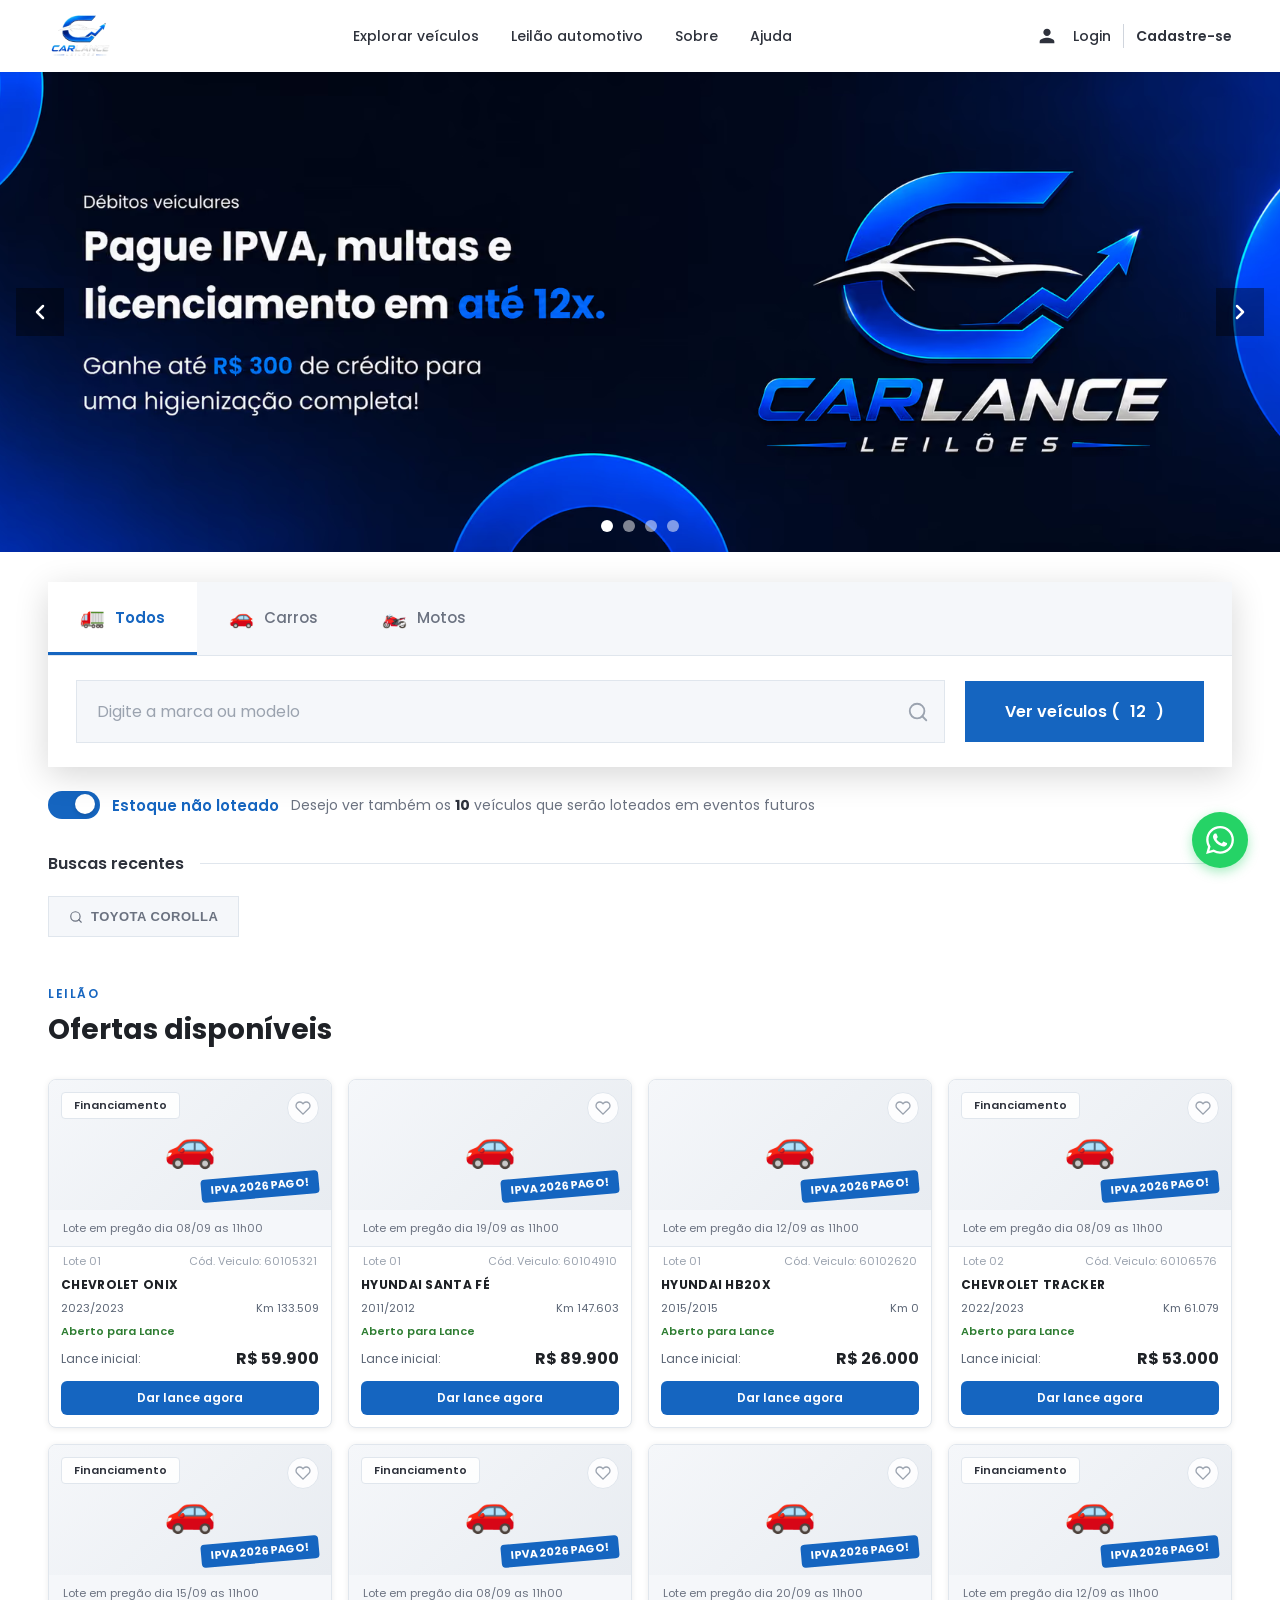
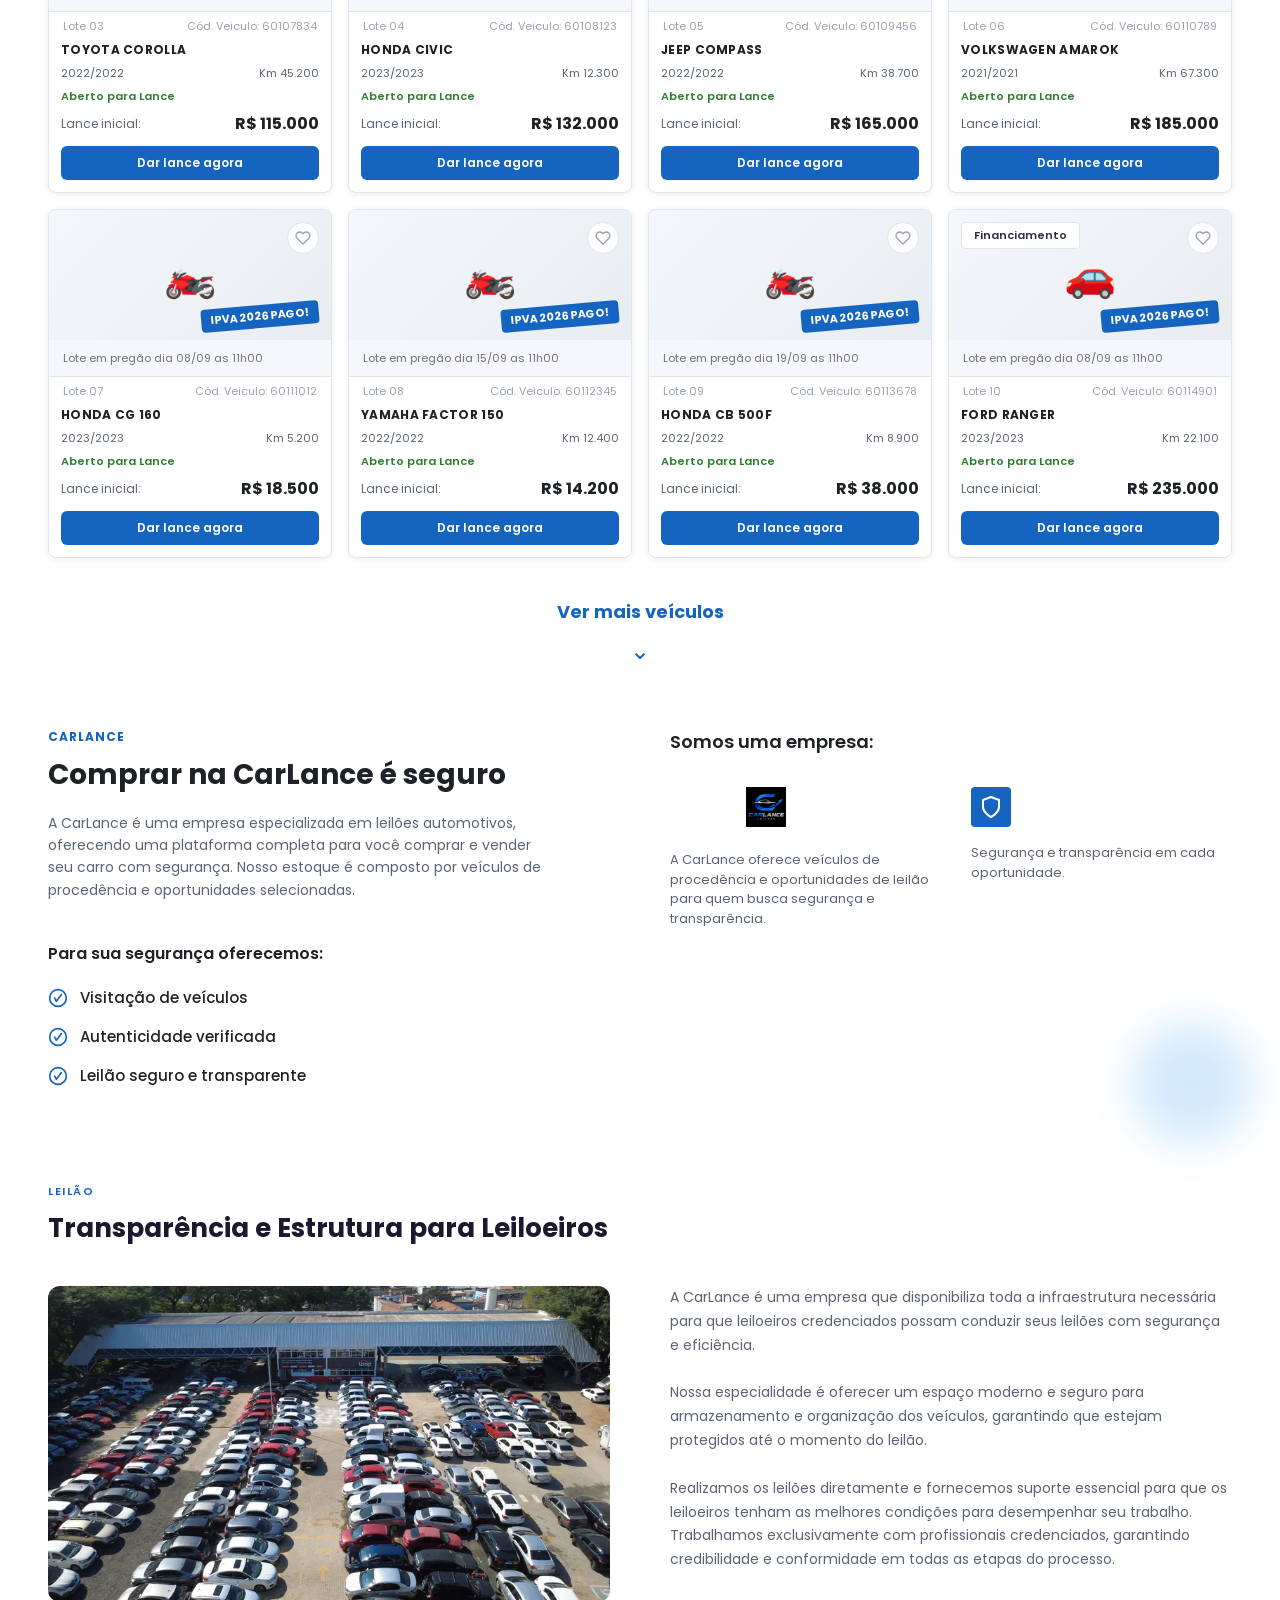
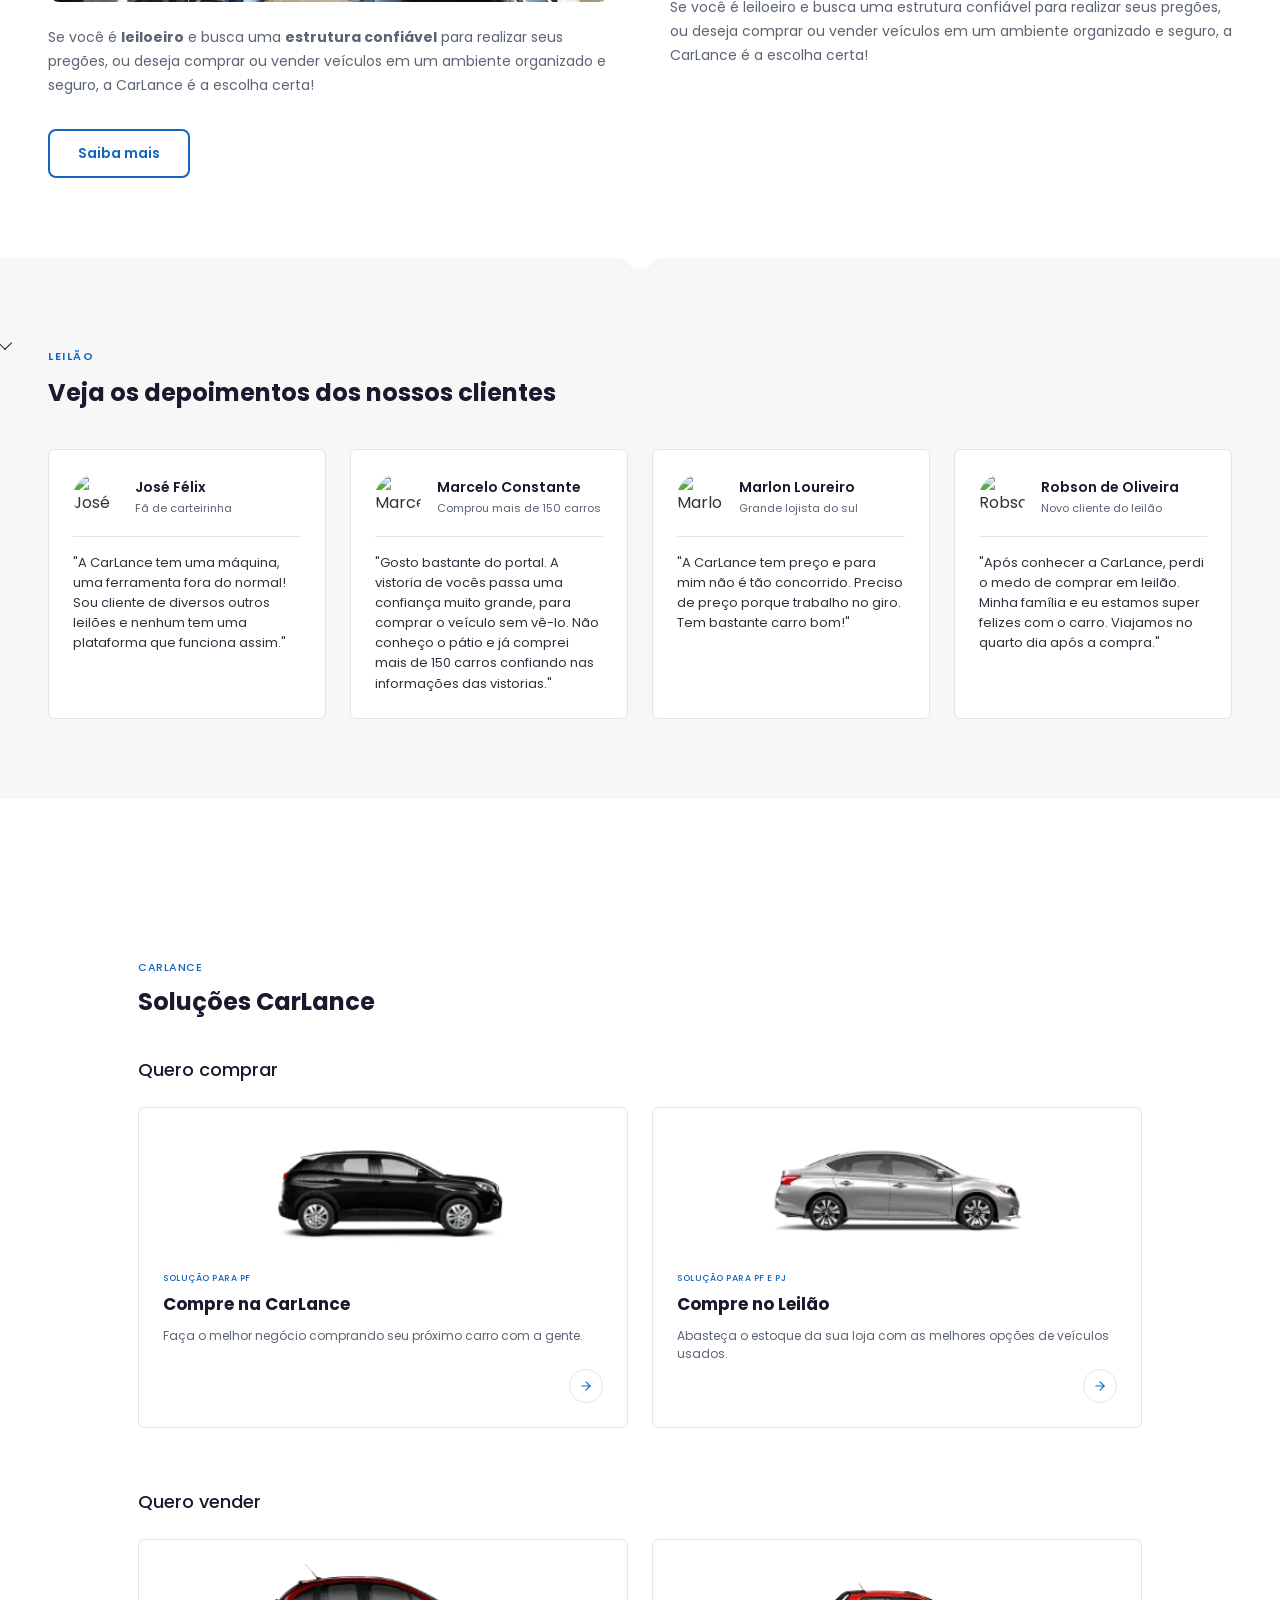
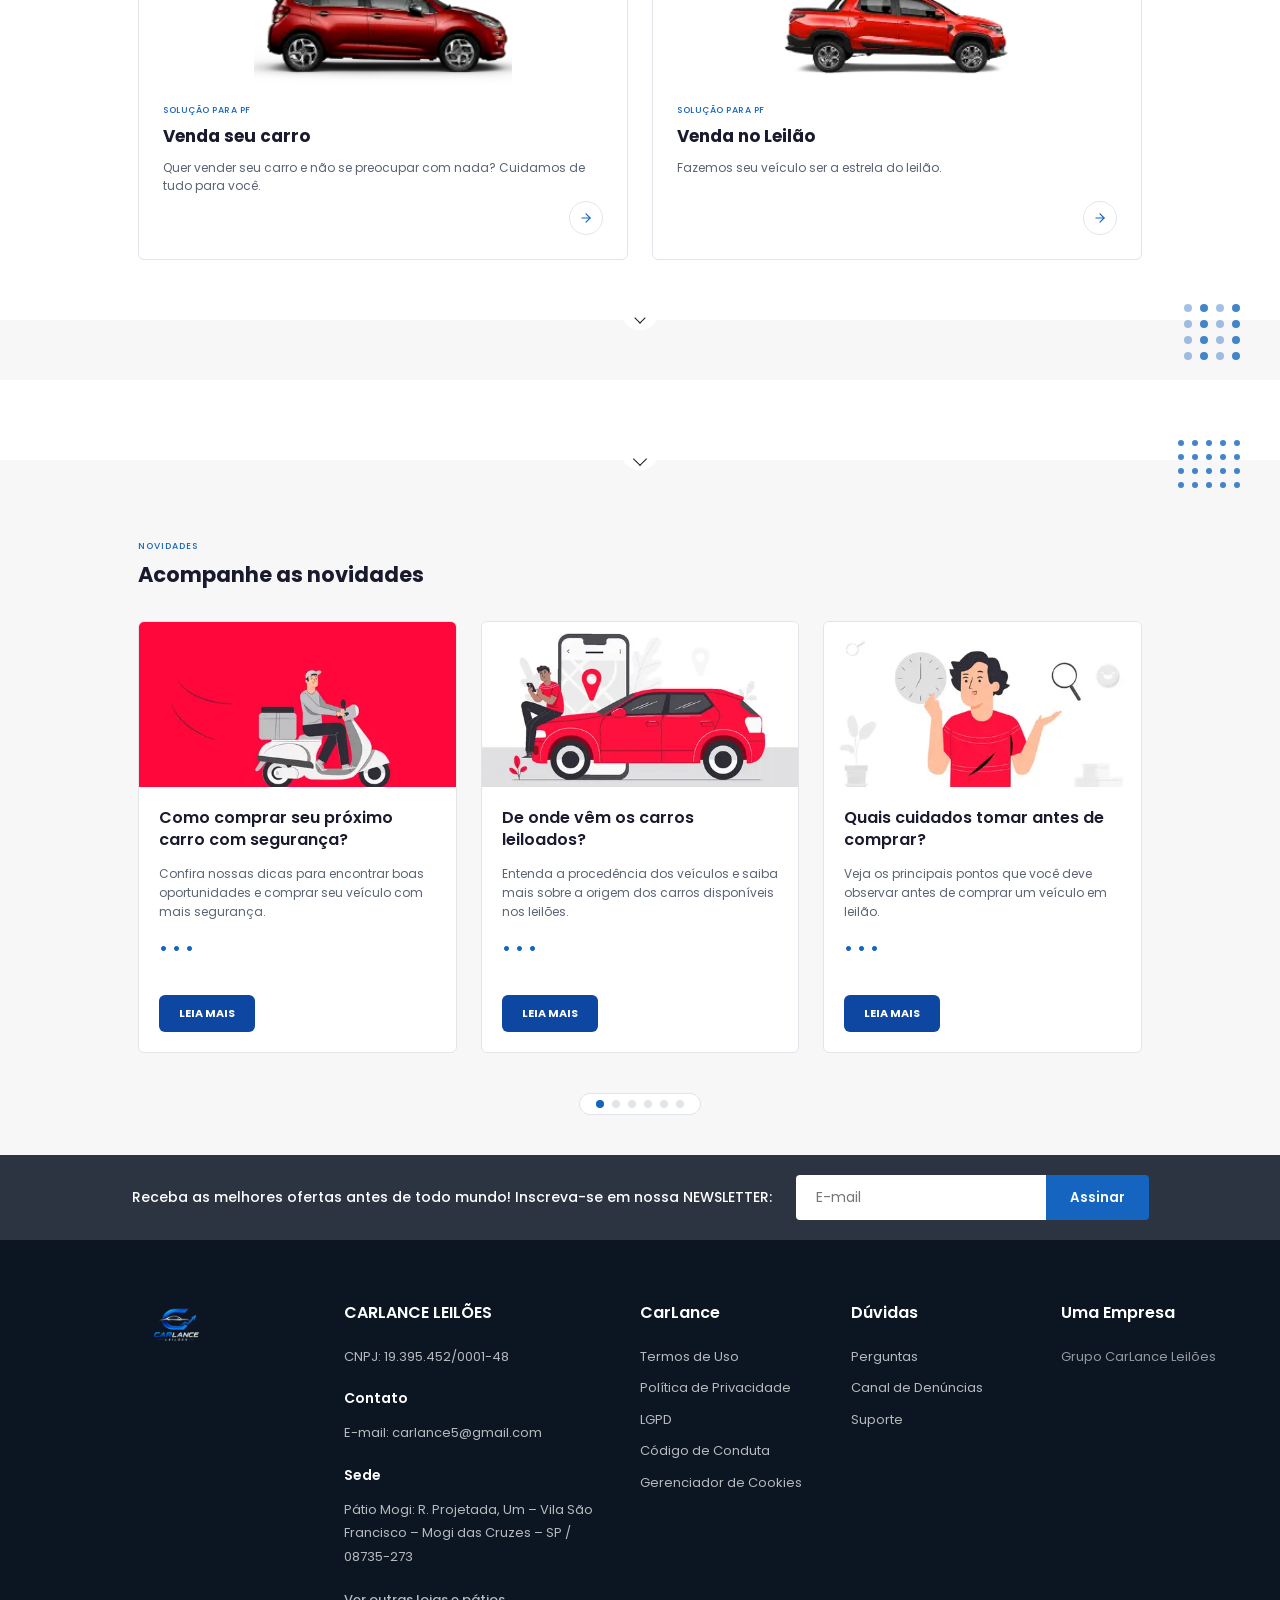
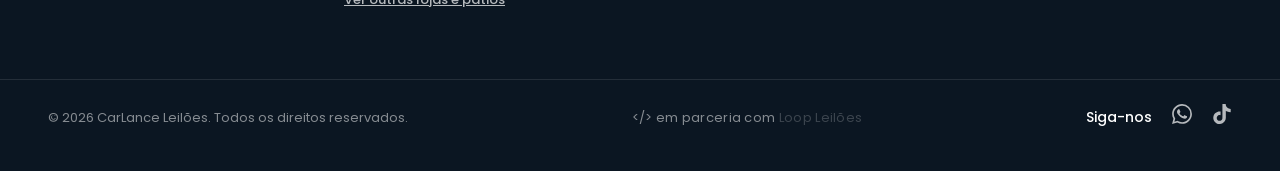
==== index.html @ 36cc4009 "Initial commit: site Car Leilão com páginas HTML, CSS e imagens 🤖 Generated with Codebuff Co-Authore" ====
<!DOCTYPE html>
<html lang="pt-br">
<head>
    <meta charset="UTF-8">
    <meta name="viewport" content="width=device-width, initial-scale=1.0">
    <title>CarLance Leilões - Leilão de carros online e presencial</title>
    <meta name="description" content="Compre seu carro com transparência, comodidade e rapidez no leilão de carros da CarLance Leilões. Veículos vistoriados e serviço de documentação completa."/>
    <link rel="icon" type="image/webp" href="logo-128.webp">
    <link rel="preload" as="image" href="logo-192.webp" fetchpriority="low">
    <link rel="preload" as="font" type="font/woff2" href="poppins-500.woff2" crossorigin>
    <link rel="preload" as="font" type="font/woff2" href="poppins-600.woff2" crossorigin>
    <link rel="preload" as="font" type="font/woff2" href="poppins-700.woff2" crossorigin>
    <link rel="stylesheet" href="fonts.css">
    <link rel="preload" as="image" href="carrosel/slide1-1920.avif" fetchpriority="high" media="(min-width: 641px)">
    <link rel="preload" as="image" href="carrosel/slide1-960.webp" fetchpriority="high" media="(max-width: 640px)">
    <link rel="preload" as="image" href="carrosel/slide2-1920.avif" media="(min-width: 641px)">
    <link rel="preload" as="image" href="carrosel/slide2-960.webp" media="(max-width: 640px)">
    <link rel="preload" as="image" href="carrosel/slide3-1920.avif" media="(min-width: 641px)">
    <link rel="preload" as="image" href="carrosel/slide3-960.webp" media="(max-width: 640px)">
    <link rel="preload" as="image" href="carrosel/slide4-1920.avif" media="(min-width: 641px)">
    <link rel="preload" as="image" href="carrosel/slide4-960.webp" media="(max-width: 640px)">
    <style>
        :root {
            --blue-primary: #1565C0;
            --blue-dark: #0D47A1;
            --blue-intense: #0A3D8F;
            --blue-electric: #2196F3;
            --blue-navy: #0B2545;
            --blue-deep: #091B33;
            --white: #FFFFFF;
            --black: #000000;
            --gray-light: #F5F7FA;
            --gray-text: #5A6474;
            --gray-border: #E0E6ED;
            --shadow-sm: 0 2px 8px rgba(0,0,0,0.08);
            --shadow-md: 0 4px 16px rgba(0,0,0,0.12);
            --shadow-lg: 0 8px 32px rgba(0,0,0,0.16);
        }

        * {
            margin: 0;
            padding: 0;
            box-sizing: border-box;
        }

        body {
            font-family: 'Poppins', sans-serif;
            color: #2E323C;
            background-color: #fff;
            overflow-x: hidden;
        }

        /* ==================== HEADER ==================== */
        .header {
            position: sticky;
            top: 0;
            z-index: 1000;
            background: var(--white);
            height: 72px;
            display: flex;
            align-items: center;
            justify-content: space-between;
            padding: 0 48px;
            box-shadow: 0 1px 4px rgba(0,0,0,0.06);
        }

        .header-logo {
            display: flex;
            align-items: center;
            gap: 10px;
            text-decoration: none;
            flex-shrink: 0;
        }

        .header-logo-img {
            height: 64px;
            width: auto;
            object-fit: contain;
        }


        .header-nav {
            display: flex;
            align-items: center;
            gap: 32px;
        }

        .header-nav a {
            text-decoration: none;
            color: #2E323C;
            font-size: 14px;
            font-weight: 500;
            transition: color 0.2s;
            white-space: nowrap;
        }

        .header-nav a:hover {
            color: var(--blue-primary);
        }

        .header-actions {
            display: flex;
            align-items: center;
            gap: 12px;
            flex-shrink: 0;
        }
        #headerGuestActions {
            display: flex;
            align-items: center;
            gap: 12px;
        }

        .header-user-icon {
            width: 28px;
            height: 28px;
            display: flex;
            align-items: center;
            justify-content: center;
            cursor: pointer;
        }

        .header-login {
            font-size: 14px;
            font-weight: 500;
            color: #2E323C;
            text-decoration: none;
            cursor: pointer;
        }

        .header-divider {
            width: 1px;
            height: 24px;
            background: #D0D5DD;
        }

        .header-cadastro {
            font-size: 14px;
            font-weight: 600;
            color: #2E323C;
            background: none;
            padding: 0;
            border-radius: 0;
            text-decoration: none;
            transition: color 0.2s;
            white-space: nowrap;
            border: none;
        }

        .header-cadastro:hover {
            color: var(--blue-primary);
        }

        /* ==================== HEADER USER DROPDOWN ==================== */
        .header-user-area {
            position: relative;
            display: none;
            align-items: center;
            gap: 8px;
            cursor: pointer;
        }
        .header-user-area.active {
            display: flex;
        }
        .header-user-avatar {
            width: 36px; height: 36px;
            border-radius: 50%;
            background: var(--blue-primary);
            display: flex;
            align-items: center;
            justify-content: center;
            overflow: hidden;
        }
        .header-user-avatar img {
            width: 100%; height: 100%; object-fit: cover;
        }
        .header-user-avatar svg {
            width: 20px; height: 20px;
            fill: var(--white);
        }
        .header-user-name {
            font-size: 14px;
            font-weight: 600;
            color: var(--blue-primary);
        }
        .header-dropdown {
            display: none;
            position: absolute;
            top: calc(100% + 12px);
            right: 0;
            width: 280px;
            background: var(--white);
            border: 1px solid #E0E6ED;
            border-radius: 12px;
            box-shadow: 0 8px 30px rgba(0,0,0,0.12);
            z-index: 2000;
            overflow: hidden;
            animation: fadeIn 0.2s ease;
        }
        .header-dropdown.show {
            display: block;
        }
        .dropdown-header {
            padding: 20px;
            border-bottom: 1px solid #E0E6ED;
            display: flex;
            align-items: center;
            gap: 12px;
        }
        .dropdown-avatar {
            width: 48px; height: 48px;
            border-radius: 50%;
            background: var(--blue-primary);
            display: flex;
            align-items: center;
            justify-content: center;
            flex-shrink: 0;
            overflow: hidden;
        }
        .dropdown-avatar img {
            width: 100%; height: 100%; object-fit: cover;
        }
        .dropdown-avatar svg {
            width: 24px; height: 24px;
            fill: var(--white);
        }
        .dropdown-info h4 {
            font-size: 15px; font-weight: 600; color: #1A1A2E; margin-bottom: 2px;
        }
        .dropdown-info p {
            font-size: 12px; color: #5A6474;
        }
        .dropdown-stats {
            display: grid;
            grid-template-columns: 1fr 1fr;
            gap: 1px;
            background: #E0E6ED;
        }
        .dropdown-stat {
            background: var(--white);
            padding: 14px;
            text-align: center;
        }
        .dropdown-stat span {
            display: block;
            font-size: 18px; font-weight: 700; color: #1A1A2E;
        }
        .dropdown-stat small {
            font-size: 11px; color: #5A6474; text-transform: uppercase; letter-spacing: 0.5px;
        }
        .dropdown-links {
            padding: 8px 0;
        }
        .dropdown-links a {
            display: flex;
            align-items: center;
            gap: 12px;
            padding: 12px 20px;
            font-size: 14px; color: #2E323C; text-decoration: none;
            transition: background 0.15s;
        }
        .dropdown-links a:hover {
            background: #F5F7FA;
        }
        .dropdown-links a svg {
            width: 18px; height: 18px; color: #5A6474; flex-shrink: 0;
        }
        .dropdown-links a.danger {
            color: #E53935;
        }
        .dropdown-links a.danger svg {
            color: #E53935;
        }

        /* ==================== PÁGINAS INTERNAS ==================== */
        .page-view {
            display: none;
        }
        .page-view.active {
            display: block;
            animation: fadeIn 0.25s ease;
        }
        .page-header {
            display: flex;
            align-items: center;
            gap: 16px;
            margin-bottom: 32px;
        }
        .page-back {
            width: 40px; height: 40px;
            border-radius: 50%;
            background: var(--white);
            border: 1px solid #E0E6ED;
            cursor: pointer;
            display: flex;
            align-items: center;
            justify-content: center;
            flex-shrink: 0;
            transition: background 0.2s;
        }
        .page-back:hover { background: #F5F7FA; }
        .page-back svg { width: 18px; height: 18px; color: #5A6474; }
        .page-title { font-size: 22px; font-weight: 700; color: #1A1A2E; }
        /* Perfil */
        .perfil-card {
            background: var(--white);
            border: 1px solid #E0E6ED;
            border-radius: 12px;
            padding: 32px;
        }
        .perfil-top {
            display: flex; align-items: center; gap: 20px; margin-bottom: 28px;
            padding-bottom: 24px; border-bottom: 1px solid #E0E6ED;
        }
        .perfil-avatar-lg {
            width: 72px; height: 72px; border-radius: 50%; background: var(--blue-primary);
            display: flex; align-items: center; justify-content: center; flex-shrink: 0; overflow: hidden;
        }
        .perfil-avatar-lg img { width: 100%; height: 100%; object-fit: cover; }
        .perfil-avatar-lg svg { width: 36px; height: 36px; fill: var(--white); }
        .perfil-name { font-size: 20px; font-weight: 700; color: #1A1A2E; margin-bottom: 4px; }
        .perfil-email { font-size: 14px; color: #5A6474; }
        .perfil-grid {
            display: grid; grid-template-columns: 1fr 1fr; gap: 20px;
        }
        .perfil-item { }
        .perfil-item label { font-size: 12px; font-weight: 600; color: #9BA3AF; text-transform: uppercase; letter-spacing: 0.5px; margin-bottom: 4px; display: block; }
        .perfil-item span { font-size: 14px; color: #2E323C; font-weight: 500; }
        /* Lances / Favoritos vazio */
        .empty-state {
            text-align: center; padding: 60px 20px;
        }
        .empty-state-icon {
            width: 80px; height: 80px; border-radius: 50%; background: #F5F7FA;
            display: flex; align-items: center; justify-content: center; margin: 0 auto 20px;
        }
        .empty-state-icon svg { width: 36px; height: 36px; color: #CBD5E1; }
        .empty-state h3 { font-size: 18px; font-weight: 600; color: #1A1A2E; margin-bottom: 8px; }
        .empty-state p { font-size: 14px; color: #5A6474; margin-bottom: 24px; }
        .empty-state-btn {
            display: inline-block; padding: 12px 28px; background: var(--blue-primary); color: var(--white);
            font-size: 14px; font-weight: 600; border-radius: 8px; text-decoration: none; transition: background 0.2s;
        }
        .empty-state-btn:hover { background: var(--blue-dark); }
        /* Lance item */
        .lance-list { display: flex; flex-direction: column; gap: 12px; }
        .lance-item {
            display: flex; align-items: center; gap: 16px; padding: 16px;
            border: 1px solid #E0E6ED; border-radius: 10px; transition: border-color 0.2s;
        }
        .lance-item:hover { border-color: var(--blue-primary); }
        .lance-item-icon { width: 48px; height: 48px; border-radius: 8px; background: #F5F7FA; display: flex; align-items: center; justify-content: center; font-size: 24px; flex-shrink: 0; }
        .lance-item-info { flex: 1; }
        .lance-item-name { font-size: 14px; font-weight: 600; color: #1A1A2E; margin-bottom: 2px; }
        .lance-item-detail { font-size: 12px; color: #5A6474; }
        .lance-item-price { font-size: 16px; font-weight: 700; color: var(--blue-primary); }
        .lance-item-status {
            font-size: 11px; font-weight: 600; padding: 4px 10px; border-radius: 20px;
        }
        .lance-item-status.ativo { background: #E8F5E9; color: #2E7D32; }
        .lance-item-status.perdido { background: #FFEBEE; color: #E53935; }
        .lance-item-status.ganho { background: #E3F2FD; color: #1565C0; }
        /* Config */
        .config-card {
            background: var(--white); border: 1px solid #E0E6ED; border-radius: 12px;
            padding: 24px; margin-bottom: 16px;
        }
        .config-card h3 { font-size: 16px; font-weight: 600; color: #1A1A2E; margin-bottom: 16px; }
        .config-row {
            display: flex; align-items: center; justify-content: space-between;
            padding: 14px 0; border-bottom: 1px solid #F0F2F5;
        }
        .config-row:last-child { border-bottom: none; }
        .config-row-info h4 { font-size: 14px; font-weight: 500; color: #2E323C; margin-bottom: 2px; }
        .config-row-info p { font-size: 12px; color: #5A6474; }
        .config-row-btn {
            padding: 8px 16px; border: 1px solid #E0E6ED; border-radius: 6px;
            font-size: 13px; font-weight: 500; color: #2E323C; background: var(--white);
            cursor: pointer; font-family: 'Poppins', sans-serif; transition: all 0.2s;
        }
        .config-row-btn:hover { border-color: var(--blue-primary); color: var(--blue-primary); }
        .config-row-btn.danger { color: #E53935; border-color: #E53935; }
        .config-row-btn.danger:hover { background: #FFEBEE; }
        @media (max-width: 640px) {
            .perfil-grid { grid-template-columns: 1fr; }
            .perfil-top { flex-direction: column; text-align: center; }
        }
        /* Artigo */
        .article-img { width:100%; height:240px; object-fit:cover; border-radius:12px; margin-bottom:24px; }
        .article-tag { font-size:12px; font-weight:600; color:var(--blue-primary); text-transform:uppercase; letter-spacing:1px; margin-bottom:8px; display:block; }
        .article-title { font-size:24px; font-weight:700; color:#1A1A2E; margin-bottom:8px; line-height:1.3; }
        .article-date { font-size:13px; color:#9BA3AF; margin-bottom:24px; display:block; }
        .article-body p { font-size:14px; color:#2E323C; line-height:1.8; margin-bottom:16px; }
        .article-body h3 { font-size:16px; font-weight:600; color:#1A1A2E; margin:24px 0 12px; }
        .article-body ul { padding-left:20px; margin-bottom:16px; }
        .article-body li { font-size:14px; color:#2E323C; line-height:1.7; margin-bottom:8px; }

        .hamburger {
            display: none;
            flex-direction: column;
            gap: 5px;
            cursor: pointer;
            padding: 8px;
        }

        .hamburger span {
            width: 24px;
            height: 2px;
            background: #2E323C;
            border-radius: 0;
            transition: all 0.3s;
        }

        .hamburger.active span:nth-child(1) {
            transform: rotate(45deg) translate(5px, 5px);
        }

        .hamburger.active span:nth-child(2) {
            opacity: 0;
        }

        .hamburger.active span:nth-child(3) {
            transform: rotate(-45deg) translate(5px, -5px);
        }
        /* ==================== TRUST SECTION ==================== */
        .trust-section {
            max-width: 1280px;
            margin: 60px auto;
            padding: 0 48px;
            display: flex;
            gap: 60px;
            position: relative;
        }

        .trust-left {
            flex: 1;
        }

        .trust-tag {
            font-size: 12px;
            font-weight: 700;
            color: var(--blue-primary);
            letter-spacing: 1px;
            margin-bottom: 12px;
            text-transform: uppercase;
        }

        .trust-title {
            font-size: 28px;
            font-weight: 700;
            color: #1E2126;
            margin-bottom: 20px;
            line-height: 1.2;
        }

        .trust-desc {
            font-size: 14px;
            color: #5A6474;
            line-height: 1.6;
            margin-bottom: 40px;
            max-width: 500px;
        }

        .trust-check-title {
            font-size: 16px;
            font-weight: 600;
            color: #1E2126;
            margin-bottom: 20px;
        }

        .trust-check-list {
            list-style: none;
            padding: 0;
        }

        .trust-check-item {
            display: flex;
            align-items: center;
            gap: 12px;
            margin-bottom: 16px;
            font-size: 15px;
            color: #1E2126;
            font-weight: 500;
        }

        .trust-check-icon {
            width: 20px;
            height: 20px;
            color: var(--blue-primary);
        }

        .trust-right {
            flex: 1;
            position: relative;
        }

        .trust-empresa-title {
            font-size: 18px;
            font-weight: 600;
            color: #1E2126;
            margin-bottom: 32px;
        }

        .trust-subcolumns {
            display: flex;
            gap: 40px;
        }

        .trust-subcol {
            flex: 1;
        }

        .trust-logo-img {
            height: 40px;
            margin-bottom: 16px;
            object-fit: contain;
        }

        .trust-subcol-text {
            font-size: 13px;
            color: #5A6474;
            line-height: 1.5;
        }

        .trust-decoration {
            position: absolute;
            bottom: -40px;
            right: -20px;
            width: 120px;
            height: 120px;
            background: var(--blue-electric);
            border-radius: 50%;
            opacity: 0.2;
            filter: blur(20px);
            z-index: -1;
        }

        @media (max-width: 1024px) {
            .trust-section {
                flex-direction: column;
                gap: 40px;
            }
        }

        @media (max-width: 640px) {
            .trust-section {
                padding: 0 16px;
            }
            .trust-subcolumns {
                flex-direction: column;
                gap: 32px;
            }
        }

        /* ==================== LEILAO SECTION ==================== */
        .leilao-section {
            max-width: 1280px;
            margin: 80px auto;
            padding: 0 48px;
        }

        .leilao-tag {
            font-size: 11px;
            font-weight: 600;
            color: var(--blue-primary);
            letter-spacing: 1.5px;
            margin-bottom: 12px;
            display: block;
            text-transform: uppercase;
        }

        .leilao-title {
            font-size: 26px;
            font-weight: 700;
            color: #1A1A2E;
            margin-bottom: 40px;
            line-height: 1.3;
        }

        .leilao-grid {
            display: grid;
            grid-template-columns: 1fr 1fr;
            gap: 60px;
        }

        .leilao-image {
            width: 100%;
            height: auto;
            border-radius: 12px;
            object-fit: cover;
            margin-bottom: 24px;
            display: block;
        }

        .leilao-text-left {
            font-size: 14px;
            color: #5A6474;
            line-height: 1.7;
            margin-bottom: 32px;
            max-width: 100%;
        }

        .leilao-btn {
            display: inline-block;
            padding: 12px 28px;
            border: 2px solid var(--blue-primary);
            color: var(--blue-primary);
            font-size: 14px;
            font-weight: 600;
            border-radius: 8px;
            text-decoration: none;
            transition: all 0.2s;
            background: var(--white);
        }

        .leilao-btn:hover {
            background: var(--blue-primary);
            color: var(--white);
        }

        .leilao-right p {
            font-size: 14px;
            color: #5A6474;
            line-height: 1.7;
            margin-bottom: 24px;
        }

        .leilao-right p:last-child {
            margin-bottom: 0;
        }

        @media (max-width: 1024px) {
            .leilao-grid {
                grid-template-columns: 1fr;
                gap: 40px;
            }
            .leilao-section {
                padding: 0 24px;
            }
        }

        @media (max-width: 640px) {
            .leilao-section {
                padding: 0 16px;
                margin: 60px auto;
            }
            .leilao-title {
                font-size: 22px;
            }
        }

        /* ==================== SOLUTIONS SECTION ==================== */
        .solutions-section {
            background-color: var(--white);
            padding: 80px 0 0;
            position: relative;
            margin-top: 80px;
        }

        .solutions-container {
            max-width: 1100px;
            margin: 0 auto;
            padding: 0 48px;
        }

        .solutions-tag {
            font-size: 11px;
            font-weight: 500;
            color: var(--blue-primary);
            letter-spacing: 0.5px;
            margin-bottom: 12px;
            display: block;
            text-transform: uppercase;
        }

        .solutions-title {
            font-size: 24px;
            font-weight: 700;
            color: #1A1A2E;
            margin-bottom: 40px;
            line-height: 1.2;
        }

        .solutions-group-title {
            font-size: 18px;
            font-weight: 500;
            color: #1A1A2E;
            margin-bottom: 24px;
        }

        .solutions-grid {
            display: grid;
            grid-template-columns: repeat(2, 1fr);
            gap: 24px;
            margin-bottom: 60px;
        }

        .solution-card {
            background: var(--white);
            border: 1px solid #E2E6EC;
            border-radius: 6px;
            padding: 24px;
            position: relative;
            display: flex;
            flex-direction: column;
            transition: all 0.2s;
            height: 100%;
        }

        .solution-card:hover {
            transform: translateY(-3px);
            border-color: var(--blue-primary);
            box-shadow: 0 4px 12px rgba(0,0,0,0.05);
        }

        .solution-image {
            width: 85%;
            max-height: 120px;
            object-fit: contain;
            margin: 0 auto 20px;
        }

        .solution-category {
            font-size: 9px;
            font-weight: 500;
            color: var(--blue-primary);
            letter-spacing: 0.5px;
            text-transform: uppercase;
            margin-bottom: 6px;
        }

        .solution-card-title {
            font-size: 17px;
            font-weight: 700;
            color: #1A1A2E;
            margin-bottom: 10px;
        }

        .solution-card-desc {
            font-size: 12px;
            color: #5A6474;
            line-height: 1.5;
            margin-bottom: 40px;
            flex-grow: 1;
        }

        .solution-btn {
            position: absolute;
            bottom: 24px;
            right: 24px;
            width: 34px;
            height: 34px;
            border-radius: 50%;
            border: 1px solid #E2E6EC;
            background: var(--white);
            display: flex;
            align-items: center;
            justify-content: center;
            cursor: pointer;
            transition: all 0.2s;
        }

        .solution-card:hover .solution-btn {
            border-color: var(--blue-primary);
        }

        .solution-btn svg {
            width: 14px;
            height: 14px;
            color: var(--blue-primary);
            transition: transform 0.2s;
        }

        .solution-card:hover .solution-btn svg {
            transform: translateX(4px);
        }

        .solutions-bottom-bar {
            width: 100%;
            height: 60px;
            background: #F7F7F8;
            position: relative;
            margin-top: 40px;
        }

        .solutions-notch-container {
            position: absolute;
            top: -10px;
            left: 50%;
            transform: translateX(-50%);
            width: 40px;
            height: 20px;
            background: var(--white);
            border-radius: 0 0 20px 20px;
            display: flex;
            align-items: center;
            justify-content: center;
        }

        .solutions-chevron {
            width: 8px;
            height: 8px;
            border-right: 1.5px solid #1A1A2E;
            border-bottom: 1.5px solid #1A1A2E;
            transform: rotate(45deg);
            margin-top: -4px;
        }

        .solutions-dots {
            position: absolute;
            bottom: 20px;
            right: 40px;
            display: grid;
            grid-template-columns: repeat(4, 8px);
            gap: 8px;
        }

        .solutions-dots .dot {
            width: 8px;
            height: 8px;
            border-radius: 50%;
            background: var(--blue-primary);
            opacity: 0.4;
        }

        .solutions-dots .dot:nth-child(even) {
            opacity: 0.8;
        }

        @media (max-width: 1024px) {
            .solutions-grid {
                grid-template-columns: repeat(2, 1fr);
            }
            .solutions-container {
                padding: 0 24px;
            }
        }

        @media (max-width: 640px) {
            .solutions-grid {
                grid-template-columns: 1fr;
            }
            .solutions-container {
                padding: 0 16px;
            }
            .solutions-section {
                padding: 60px 0 0;
            }
        }

        /* ==================== NEWS SECTION ==================== */
        .news-section {
            width: 100%;
            background-color: #F7F7F8;
            position: relative;
            padding: 80px 0 40px;
            margin-top: 80px;
        }

        .news-notch {
            position: absolute;
            top: 0;
            left: 50%;
            transform: translateX(-50%) translateY(-50%);
            width: 40px;
            height: 20px;
            background: var(--white);
            border-radius: 0 0 20px 20px;
            z-index: 10;
            display: flex;
            align-items: flex-end;
            justify-content: center;
            padding-bottom: 6px;
        }

        .news-chevron {
            width: 10px;
            height: 10px;
            border-right: 1.5px solid #1A1A2E;
            border-bottom: 1.5px solid #1A1A2E;
            transform: rotate(45deg);
        }

        .news-container {
            max-width: 1100px;
            margin: 0 auto;
            padding: 0 48px;
            position: relative;
        }

        .news-tag {
            font-size: 9px;
            font-weight: 500;
            color: var(--blue-primary);
            letter-spacing: 1px;
            text-transform: uppercase;
            display: block;
            margin-bottom: 8px;
        }

        .news-title {
            font-size: 21px;
            font-weight: 700;
            color: #1A1A2E;
            margin-bottom: 32px;
            line-height: 1.3;
        }

        .news-grid {
            display: grid;
            grid-template-columns: repeat(3, 1fr);
            gap: 24px;
            margin-bottom: 40px;
        }

        .news-card {
            background: var(--white);
            border: 1px solid #E1E5EA;
            border-radius: 6px;
            overflow: hidden;
            display: flex;
            flex-direction: column;
            transition: all 0.2s;
            height: 100%;
        }

        .news-card:hover {
            transform: translateY(-2px);
            border-color: var(--blue-primary);
            box-shadow: 0 4px 12px rgba(0,0,0,0.05);
        }

        .news-image {
            width: 100%;
            height: 165px;
            object-fit: cover;
        }

        .news-card-title {
            font-size: 16px;
            font-weight: 600;
            color: #1A1A2E;
            margin-bottom: 12px;
            line-height: 1.4;
            padding: 0 20px;
            margin-top: 20px;
        }

        .news-card-desc {
            font-size: 12px;
            color: #5A6474;
            line-height: 1.6;
            padding: 0 20px;
            flex-grow: 1;
        }

        .news-dots-decoration {
            color: var(--blue-primary);
            font-size: 20px;
            letter-spacing: 4px;
            padding: 12px 20px;
        }

        .news-btn {
            display: inline-block;
            padding: 10px 20px;
            background: var(--blue-dark);
            color: var(--white);
            font-size: 11px;
            font-weight: 700;
            border-radius: 6px;
            text-decoration: none;
            text-transform: uppercase;
            margin: 20px;
            transition: background 0.2s;
            align-self: flex-start;
        }

        .news-btn:hover {
            background: var(--blue-navy);
        }

        .news-carousel {
            display: flex;
            justify-content: center;
            align-items: center;
            gap: 8px;
            background: var(--white);
            border: 1px solid #E1E5EA;
            border-radius: 20px;
            padding: 6px 16px;
            width: fit-content;
            margin: 0 auto;
        }

        .carousel-indicator {
            width: 8px;
            height: 8px;
            border-radius: 50%;
            background: #E1E5EA;
            cursor: pointer;
            transition: all 0.2s;
        }

        .carousel-indicator.active {
            background: var(--blue-primary);
        }

        .news-deco-dots {
            position: absolute;
            top: -20px;
            right: 40px;
            display: grid;
            grid-template-columns: repeat(5, 6px);
            gap: 8px;
        }

        .news-deco-dots .dot {
            width: 6px;
            height: 6px;
            border-radius: 50%;
            background: var(--blue-primary);
            opacity: 0.8;
        }

        @media (max-width: 1024px) {
            .news-grid {
                grid-template-columns: repeat(2, 1fr);
            }
            .news-container {
                padding: 0 24px;
            }
        }

        @media (max-width: 640px) {
            .news-grid {
                grid-template-columns: 1fr;
            }
            .news-container {
                padding: 0 16px;
            }
            .news-section {
                padding: 60px 0 40px;
            }
            .news-deco-dots {
                display: none;
            }
        }

        /* ==================== TESTIMONIALS SECTION ==================== */
        .testimonials-section {
            width: 100%;
            background-color: #F7F7F8;
            position: relative;
            padding: 80px 0;
            margin-top: 80px;
        }

        .testimonials-notch {
            position: absolute;
            top: 0;
            left: 50%;
            transform: translateX(-50%) translateY(-50%);
            width: 40px;
            height: 20px;
            background-color: var(--white);
            border-radius: 0 0 20px 20px;
            z-index: 10;
            display: flex;
            align-items: flex-end;
            justify-content: center;
            padding-bottom: 6px;
        }

        .testimonials-chevron {
            width: 10px;
            height: 10px;
            border-right: 1.5px solid #1A1A2E;
            border-bottom: 1.5px solid #1A1A2E;
            transform: rotate(45deg);
        }

        .testimonials-container {
            max-width: 1280px;
            margin: 0 auto;
            padding: 0 48px;
        }

        .testimonials-tag {
            font-size: 11px;
            font-weight: 600;
            color: var(--blue-primary);
            letter-spacing: 1.5px;
            margin-bottom: 12px;
            display: block;
            text-transform: uppercase;
        }

        .testimonials-title {
            font-size: 24px;
            font-weight: 700;
            color: #1A1A2E;
            margin-bottom: 40px;
            line-height: 1.3;
        }

        .testimonials-grid {
            display: grid;
            grid-template-columns: repeat(4, 1fr);
            gap: 24px;
        }

        .testimonial-card {
            background-color: var(--white);
            border: 1px solid #E1E5EA;
            border-radius: 6px;
            padding: 24px;
            display: flex;
            flex-direction: column;
            transition: transform 0.2s, box-shadow 0.2s;
        }

        .testimonial-card:hover {
            transform: translateY(-4px);
            box-shadow: 0 4px 12px rgba(0,0,0,0.05);
        }

        .testimonial-header {
            display: flex;
            align-items: center;
            gap: 16px;
            margin-bottom: 16px;
        }

        .testimonial-photo {
            width: 46px;
            height: 46px;
            border-radius: 50%;
            object-fit: cover;
        }

        .testimonial-info {
            display: flex;
            flex-direction: column;
        }

        .testimonial-name {
            font-size: 14px;
            font-weight: 600;
            color: #1A1A2E;
            margin-bottom: 2px;
        }

        .testimonial-subtitle {
            font-size: 11px;
            font-weight: 400;
            color: #5A6474;
        }

        .testimonial-divider {
            height: 1px;
            background-color: #E1E5EA;
            width: 100%;
            margin-bottom: 16px;
        }

        .testimonial-text {
            font-size: 13px;
            line-height: 1.55;
            color: #2E323C;
        }

        @media (max-width: 1024px) {
            .testimonials-grid {
                grid-template-columns: repeat(2, 1fr);
            }
            .testimonials-container {
                padding: 0 24px;
            }
        }

        @media (max-width: 640px) {
            .testimonials-grid {
                grid-template-columns: 1fr;
            }
            .testimonials-container {
                padding: 0 16px;
            }
            .testimonials-section {
                padding: 60px 0;
            }
        }

        /* ==================== SEARCH AREA ==================== */
        .search-section {
            position: relative;
            z-index: 10;
            max-width: 1280px;
            margin: 30px auto 0;
            padding: 0 48px;
        }

        .search-box {
            background: var(--white);
            border-radius: 0;
            box-shadow: var(--shadow-lg);
            padding: 0;
            overflow: hidden;
        }

        .search-tabs {
            display: flex;
            border-bottom: 1px solid var(--gray-border);
            overflow-x: auto;
            background: var(--gray-light);
        }

        .search-tab {
            display: flex;
            align-items: center;
            gap: 10px;
            padding: 20px 32px;
            font-size: 15px;
            font-weight: 500;
            color: #6B7280;
            cursor: pointer;
            border-bottom: 3px solid transparent;
            transition: all 0.2s;
            white-space: nowrap;
            background: none;
            border-top: none;
            border-left: none;
            border-right: none;
            font-family: 'Poppins', sans-serif;
        }

        .search-tab.hidden {
            display: none;
        }

        .search-tab:hover {
            color: var(--blue-primary);
            background: rgba(21, 101, 192, 0.04);
        }

        .search-tab.active {
            color: var(--blue-primary);
            border-bottom-color: var(--blue-primary);
            font-weight: 600;
            background: var(--white);
        }

        .search-tab-icon {
            font-size: 20px;
        }

        .search-body {
            display: flex;
            align-items: center;
            padding: 24px 28px;
            gap: 20px;
            background: var(--white);
        }

        .search-input-wrapper {
            flex: 1;
            position: relative;
        }

        .search-input-wrapper svg {
            position: absolute;
            right: 16px;
            top: 50%;
            transform: translateY(-50%);
            width: 22px;
            height: 22px;
            color: #9BA3AF;
            pointer-events: none;
        }

        .search-input {
            width: 100%;
            padding: 18px 52px 18px 20px;
            border: 1px solid var(--gray-border);
            border-radius: 0;
            font-size: 16px;
            font-family: 'Poppins', sans-serif;
            color: #2E323C;
            transition: border-color 0.2s;
            outline: none;
            background: var(--gray-light);
        }

        .search-input:focus {
            border-color: var(--blue-primary);
            background: var(--white);
        }

        .search-input::placeholder {
            color: #9BA3AF;
            font-weight: 400;
        }

        .search-btn {
            display: flex;
            align-items: center;
            gap: 10px;
            padding: 18px 40px;
            background: var(--blue-primary);
            color: var(--white);
            font-size: 16px;
            font-weight: 600;
            border: none;
            border-radius: 0;
            cursor: pointer;
            font-family: 'Poppins', sans-serif;
            transition: background 0.2s;
            white-space: nowrap;
            flex-shrink: 0;
            min-height: 56px;
        }

        .search-btn:hover {
            background: var(--blue-dark);
        }

        .search-btn svg {
            width: 20px;
            height: 20px;
        }

        /* ==================== FILTERS ==================== */
        .filters-section {
            max-width: 1280px;
            margin: 24px auto 0;
            padding: 0 48px;
        }

        .filters-row {
            display: flex;
            align-items: center;
            gap: 32px;
            flex-wrap: wrap;
        }

        .filter-toggle {
            display: flex;
            align-items: center;
            gap: 12px;
        }

        .filter-label {
            font-size: 15px;
            font-weight: 600;
            color: var(--blue-primary);
        }

        .toggle-switch {
            position: relative;
            width: 52px;
            height: 28px;
            cursor: pointer;
            display: inline-block;
        }

        .toggle-switch input {
            opacity: 0;
            width: 0;
            height: 0;
        }

        .toggle-slider {
            position: absolute;
            top: 0;
            left: 0;
            right: 0;
            bottom: 0;
            background: #CBD5E1;
            border-radius: 14px;
            transition: background 0.3s;
        }

        .toggle-slider::before {
            content: '';
            position: absolute;
            width: 20px;
            height: 20px;
            border-radius: 50%;
            background: var(--white);
            top: 3px;
            left: 3px;
            transition: transform 0.3s;
            box-shadow: 0 2px 4px rgba(0,0,0,0.15);
        }

        .toggle-switch input:checked + .toggle-slider {
            background: var(--blue-primary);
        }

        .toggle-switch input:checked + .toggle-slider::before {
            transform: translateX(24px);
        }

        .filter-secondary-text {
            font-size: 14px;
            color: #6B7280;
        }

        .filter-secondary-text strong {
            font-weight: 700;
            color: #2E323C;
        }

        /* ==================== RECENT SEARCHES ==================== */
        .recent-section {
            max-width: 1280px;
            margin: 32px auto 0;
            padding: 0 48px;
        }

        .recent-header {
            display: flex;
            align-items: center;
            gap: 16px;
            margin-bottom: 20px;
        }

        .recent-title {
            font-size: 16px;
            font-weight: 600;
            color: #2E323C;
            white-space: nowrap;
        }

        .recent-line {
            flex: 1;
            height: 1px;
            background: var(--gray-border);
        }

        .recent-tags {
            display: flex;
            gap: 12px;
            flex-wrap: wrap;
        }

        .recent-tag {
            display: flex;
            align-items: center;
            gap: 8px;
            padding: 12px 20px;
            background: var(--gray-light);
            border-radius: 0;
            font-size: 13px;
            font-weight: 600;
            color: #6B7280;
            cursor: pointer;
            transition: all 0.2s;
            border: 1px solid var(--gray-border);
            text-transform: uppercase;
            letter-spacing: 0.5px;
        }

        .recent-tag:hover {
            background: var(--white);
            border-color: var(--blue-primary);
            color: var(--blue-primary);
        }

        .recent-tag svg {
            width: 14px;
            height: 14px;
        }

        /* ==================== BANNER CAROUSEL ==================== */
        .banner-carousel {
            position: relative;
            width: 100%;
            height: 480px;
            overflow: hidden;
        }

        .carousel-slide {
            position: absolute;
            top: 0;
            left: 0;
            width: 100%;
            height: 100%;
            opacity: 0;
            transition: opacity 0.8s ease-in-out;
        }

        .carousel-slide.active {
            opacity: 1;
        }

        .carousel-slide img {
            width: 100%;
            height: 100%;
            object-fit: cover;
        }

        .carousel-btn {
            position: absolute;
            top: 50%;
            transform: translateY(-50%);
            width: 48px;
            height: 48px;
            background: rgba(0, 0, 0, 0.4);
            border: none;
            cursor: pointer;
            display: flex;
            align-items: center;
            justify-content: center;
            transition: background 0.3s;
            z-index: 10;
        }

        .carousel-btn:hover {
            background: rgba(0, 0, 0, 0.7);
        }

        .carousel-prev {
            left: 16px;
        }

        .carousel-next {
            right: 16px;
        }

        .carousel-dots {
            position: absolute;
            bottom: 20px;
            left: 50%;
            transform: translateX(-50%);
            display: flex;
            gap: 10px;
            z-index: 10;
        }

        .carousel-dot {
            width: 12px;
            height: 12px;
            border-radius: 50%;
            background: rgba(255, 255, 255, 0.5);
            cursor: pointer;
            transition: background 0.3s;
        }

        .carousel-dot.active {
            background: var(--white);
        }

        .carousel-dot:hover {
            background: rgba(255, 255, 255, 0.8);
        }

        @media (max-width: 640px) {
            .banner-carousel {
                height: 280px;
            }

            .carousel-btn {
                width: 36px;
                height: 36px;
            }

            .carousel-btn svg {
                width: 18px;
                height: 18px;
            }
        }

        /* ==================== FEATURES SECTION ==================== */
        .features-section {
            max-width: 1280px;
            margin: 48px auto 0;
            padding: 0 48px;
        }

        .features-title {
            font-size: 24px;
            font-weight: 700;
            color: #1E2126;
            margin-bottom: 32px;
            text-align: center;
        }

        .features-grid {
            display: grid;
            grid-template-columns: repeat(4, 1fr);
            gap: 24px;
        }

        .feature-card {
            background: var(--white);
            border-radius: 0;
            padding: 32px 24px;
            text-align: center;
            box-shadow: var(--shadow-sm);
            border: 1px solid var(--gray-border);
            transition: all 0.3s;
        }

        .feature-card:hover {
            transform: translateY(-4px);
            box-shadow: var(--shadow-md);
            border-color: var(--blue-primary);
        }

        .feature-icon {
            width: 56px;
            height: 56px;
            border-radius: 0;
            background: linear-gradient(135deg, rgba(21, 101, 192, 0.1), rgba(33, 150, 243, 0.05));
            display: flex;
            align-items: center;
            justify-content: center;
            margin: 0 auto 16px;
            font-size: 28px;
        }

        .feature-card h3 {
            font-size: 15px;
            font-weight: 600;
            color: #1E2126;
            margin-bottom: 8px;
        }

        .feature-card p {
            font-size: 13px;
            color: var(--gray-text);
            line-height: 1.5;
        }

        /* ==================== AUCTIONS SECTION ==================== */
        .auctions-section {
            max-width: 1280px;
            margin: 64px auto 0;
            padding: 0 48px;
        }

        .auctions-header {
            display: flex;
            align-items: center;
            justify-content: space-between;
            margin-bottom: 32px;
        }

        .auctions-title {
            font-size: 24px;
            font-weight: 700;
            color: #1E2126;
        }

        .auctions-link {
            font-size: 14px;
            font-weight: 600;
            color: var(--blue-primary);
            text-decoration: none;
            display: flex;
            align-items: center;
            gap: 6px;
        }

        .auctions-link:hover {
            text-decoration: underline;
        }

        .auctions-grid {
            display: grid;
            grid-template-columns: repeat(3, 1fr);
            gap: 24px;
        }

        .auction-card {
            background: var(--white);
            border-radius: 0;
            overflow: hidden;
            box-shadow: var(--shadow-sm);
            border: 1px solid var(--gray-border);
            transition: all 0.3s;
            cursor: pointer;
        }

        .auction-card:hover {
            transform: translateY(-4px);
            box-shadow: var(--shadow-md);
        }

        .auction-card-img {
            width: 100%;
            height: 180px;
            background: linear-gradient(135deg, var(--gray-light), #E8ECF1);
            display: flex;
            align-items: center;
            justify-content: center;
            font-size: 48px;
            position: relative;
        }

        .auction-badge {
            position: absolute;
            top: 12px;
            left: 12px;
            padding: 4px 12px;
            border-radius: 0;
            font-size: 11px;
            font-weight: 600;
            text-transform: uppercase;
            letter-spacing: 0.5px;
        }

        .auction-badge.live {
            background: #E53935;
            color: var(--white);
            animation: pulse-badge 2s infinite;
        }

        .auction-badge.upcoming {
            background: var(--blue-primary);
            color: var(--white);
        }

        @keyframes pulse-badge {
            0%, 100% { opacity: 1; }
            50% { opacity: 0.8; }
        }

        .auction-card-body {
            padding: 20px;
        }

        .auction-card-title {
            font-size: 15px;
            font-weight: 600;
            color: #1E2126;
            margin-bottom: 8px;
        }

        .auction-card-info {
            display: flex;
            justify-content: space-between;
            align-items: center;
            margin-top: 12px;
        }

        .auction-card-price {
            font-size: 18px;
            font-weight: 700;
            color: var(--blue-primary);
        }

        .auction-card-count {
            font-size: 12px;
            color: var(--gray-text);
        }

        /* ==================== VEHICLES GRID ==================== */
        .vehicles-section {
            max-width: 1280px;
            margin: 48px auto 0;
            padding: 0 48px;
        }

        /* ===== Layout com sidebar de filtros ===== */
        .catalog-layout {
            display: grid;
            grid-template-columns: 260px 1fr;
            gap: 24px;
            align-items: start;
        }

        .filters-sidebar {
            background: var(--white);
            border: 1px solid var(--gray-border);
            border-radius: 8px;
            overflow: hidden;
        }

        .filters-sidebar-head {
            display: flex;
            align-items: center;
            justify-content: space-between;
            padding: 14px 16px;
            border-bottom: 1px solid var(--gray-border);
        }

        .filters-sidebar-head h3 {
            font-size: 14px;
            font-weight: 700;
            color: #1E2126;
            margin: 0;
        }

        .filters-clear {
            background: none;
        }

        .filters-clear:hover {
            text-decoration: underline;
            color: var(--blue-primary);
        }

        .filter-group {
            border-bottom: 1px solid var(--gray-border);
        }

        .filter-group:last-child {
            border-bottom: none;
        }

        .filter-group-head {
            width: 100%;
            display: flex;
            align-items: center;
            justify-content: space-between;
            padding: 13px 16px;
            background: none;
            border: none;
            cursor: pointer;
            font-size: 13px;
            font-weight: 600;
            color: #1E2126;
            font-family: 'Poppins', sans-serif;
        }

        .filter-group-head svg {
            width: 14px;
            height: 14px;
            transition: transform 0.2s;
        }

        .filter-group.closed .filter-group-head svg {
            transform: rotate(180deg);
        }

        .filter-group.closed .filter-group-body {
            display: none;
        }

        .vehicles-label {
            font-size: 12px;
            font-weight: 600;
            color: var(--blue-primary);
            text-transform: uppercase;
            letter-spacing: 1.5px;
            margin-bottom: 6px;
        }

        .vehicles-header {
            display: flex;
            align-items: center;
            justify-content: space-between;
            margin-bottom: 28px;
        }

        .vehicles-title {
            font-size: 28px;
            font-weight: 700;
            color: #1E2126;
        }

        .vehicles-count {
            font-size: 14px;
            color: var(--gray-text);
        }

        .vehicles-grid {
            display: grid;
            grid-template-columns: repeat(3, 1fr);
            gap: 16px;
        }

        .catalog-main { min-width: 0; }

        .catalog-topbar {
            display: flex;
            align-items: center;
            justify-content: space-between;
            gap: 12px;
            margin-bottom: 16px;
        }

        .catalog-sort {
            display: flex;
            align-items: center;
            gap: 8px;
            font-size: 13px;
            color: var(--gray-text);
        }

        .catalog-sort select {
            padding: 8px 12px;
            border: 1px solid var(--gray-border);
            border-radius: 6px;
            background: var(--white);
            font-family: 'Poppins', sans-serif;
            font-size: 13px;
            color: #1E2126;
            cursor: pointer;
        }

        .mobile-filter-btn {
            display: none;
            align-items: center;
            gap: 6px;
            padding: 8px 14px;
            border: 1px solid var(--gray-border);
            border-radius: 6px;
            background: var(--white);
            font-family: 'Poppins', sans-serif;
            font-size: 13px;
            font-weight: 600;
            color: #1E2126;
            cursor: pointer;
        }

        .mobile-filter-btn svg { width: 16px; height: 16px; }

        .filter-group-body {
            padding: 2px 16px 14px;
            display: flex;
            flex-direction: column;
            gap: 10px;
            max-height: 190px;
            overflow-y: auto;
        }

        .filter-option {
            display: flex;
            align-items: center;
            gap: 8px;
            font-size: 12.5px;
            color: #2E323C;
            cursor: pointer;
            user-select: none;
        }

        .filter-option input {
            width: 15px;
            height: 15px;
            accent-color: var(--blue-primary);
            cursor: pointer;
            flex-shrink: 0;
        }

        .filter-option-text {
            overflow: hidden;
            text-overflow: ellipsis;
            white-space: nowrap;
            flex: 1;
        }

        .filter-count {
            font-size: 11px;
            color: #9BA3AF;
            background: var(--gray-light);
            border-radius: 10px;
            padding: 1px 7px;
        }

        .price-inputs {
            display: flex;
            align-items: center;
            gap: 6px;
        }

        .price-inputs input {
            width: 100%;
            min-width: 0;
            padding: 7px 8px;
            border: 1px solid var(--gray-border);
            border-radius: 6px;
            font-family: 'Poppins', sans-serif;
            font-size: 12px;
            color: #1E2126;
        }

        .price-inputs input:focus {
            outline: none;
            border-color: var(--blue-primary);
        }

        .price-inputs span {
            color: #9BA3AF;
            font-size: 12px;
        }

        .catalog-back {
            display: inline-flex;
            align-items: center;
            gap: 8px;
            margin-bottom: 18px;
            padding: 8px 16px;
            border: 1px solid var(--gray-border);
            border-radius: 6px;
            background: var(--white);
            font-family: 'Poppins', sans-serif;
            font-size: 13px;
            font-weight: 600;
            color: #1E2126;
            cursor: pointer;
            transition: all 0.2s;
        }

        .catalog-back:hover {
            border-color: var(--blue-primary);
            color: var(--blue-primary);
        }

        .catalog-back svg {
            width: 15px;
            height: 15px;
        }

        /* Modo home: grid aparece na home sem sidebar/botão voltar/topbar */
        #vehiclesSection:not(.catalog-mode) .filters-sidebar,
        #vehiclesSection:not(.catalog-mode) .catalog-back,
        #vehiclesSection:not(.catalog-mode) .catalog-topbar {
            display: none;
        }

        /* Sem a sidebar, o conteúdo ocupa a largura toda (corrige grid espremido) */
        #vehiclesSection:not(.catalog-mode) .catalog-layout {
            display: block;
        }

        #vehiclesSection:not(.catalog-mode) .vehicles-grid {
            grid-template-columns: repeat(4, 1fr);
        }

        /* Backdrop do painel de filtros mobile */
        .filters-backdrop {
            display: none;
            position: fixed;
            inset: 0;
            background: rgba(15, 23, 42, 0.5);
            z-index: 40;
            backdrop-filter: blur(2px);
        }
        .filters-backdrop.show {
            display: block;
        }

        @media (max-width: 1024px) {
            .catalog-layout {
                grid-template-columns: 1fr;
            }
            .filters-sidebar {
                display: none;
                position: fixed;
                top: 0;
                left: 0;
                bottom: 0;
                width: min(320px, 88vw);
                border-radius: 0;
                overflow-y: auto;
                z-index: 50;
                box-shadow: var(--shadow-md, 0 12px 40px rgba(15,23,42,0.16));
            }
            .filters-sidebar.open {
                display: block;
                animation: sidebarIn 0.25s ease;
            }
            @keyframes sidebarIn {
                from { transform: translateX(-100%); }
                to { transform: translateX(0); }
            }
            .mobile-filter-btn {
                display: flex;
            }
            .vehicles-section {
                position: static;
            }
            .catalog-topbar {
                flex-wrap: wrap;
                gap: 10px;
            }
            .catalog-sort {
                margin-left: auto;
            }
            .catalog-sort select {
                max-width: 170px;
            }
        }

        .vehicle-card {
            background: var(--white);
            border-radius: 8px;
            overflow: hidden;
            box-shadow: 0 1px 6px rgba(0,0,0,0.08);
            border: 1px solid var(--gray-border);
            transition: all 0.3s;
            font-size: 13px;
        }

        .vehicle-card:hover {
            transform: translateY(-4px);
            box-shadow: var(--shadow-md);
            border-color: var(--blue-primary);
        }

        .vehicle-card-img {
            width: 100%;
            height: 130px;
            background: linear-gradient(135deg, var(--gray-light), #E8ECF1);
            display: flex;
            align-items: center;
            justify-content: center;
            font-size: 42px;
            position: relative;
        }

        .vehicle-card-top-badge {
            position: absolute;
            top: 12px;
            left: 12px;
            padding: 4px 12px;
            border-radius: 4px;
            font-size: 11px;
            font-weight: 600;
            background: rgba(255,255,255,0.9);
            color: #2E323C;
            border: 1px solid var(--gray-border);
        }

        .vehicle-card-fav {
            position: absolute;
            top: 12px;
            right: 12px;
            width: 32px;
            height: 32px;
            border-radius: 50%;
            background: rgba(255,255,255,0.9);
            border: 1px solid var(--gray-border);
            display: flex;
            align-items: center;
            justify-content: center;
            cursor: pointer;
            transition: all 0.2s;
        }

        .vehicle-card-fav:hover {
            background: #E53935;
            border-color: #E53935;
        }

        .vehicle-card-fav:hover svg {
            stroke: white;
            fill: white;
        }

        .vehicle-card-fav svg {
            width: 16px;
            height: 16px;
            stroke: #9BA3AF;
            fill: none;
        }

        .vehicle-card-pago {
            position: absolute;
            bottom: 12px;
            right: 12px;
            background: var(--blue-primary);
            color: white;
            font-size: 11px;
            font-weight: 700;
            padding: 3px 10px;
            border-radius: 4px;
            transform: rotate(-5deg);
        }

        .vehicle-card-info-bar {
            padding: 8px 14px;
            background: var(--gray-light);
            border-bottom: 1px solid var(--gray-border);
        }

        .vehicle-card-info-bar span {
            font-size: 11px;
            color: #6B7280;
            font-weight: 400;
        }

        .vehicle-card-meta {
            display: flex;
            justify-content: space-between;
            padding: 6px 14px;
            font-size: 11px;
            color: #9BA3AF;
        }

        .vehicle-card-body {
            padding: 0 12px 12px;
        }

        .vehicle-card-name {
            font-size: 12px;
            font-weight: 700;
            color: #1E2126;
            margin-bottom: 6px;
            text-transform: uppercase;
            letter-spacing: 0.3px;
        }

        .vehicle-card-specs {
            display: flex;
            justify-content: space-between;
            margin-bottom: 6px;
            font-size: 11px;
            color: var(--gray-text);
        }

        .vehicle-card-status {
            font-size: 11px;
            font-weight: 600;
            color: #2E7D32;
            margin-bottom: 6px;
        }

        .vehicle-card-price-row {
            display: flex;
            justify-content: space-between;
            align-items: center;
            margin-bottom: 10px;
        }

        .vehicle-card-price-label {
            font-size: 12px;
            color: var(--gray-text);
        }

        .vehicle-card-price {
            font-size: 16px;
            font-weight: 700;
            color: #1E2126;
        }

        .vehicle-card-btn {
            display: block;
            width: 100%;
            padding: 8px;
            background: var(--blue-primary);
            color: var(--white);
            font-size: 12px;
            font-weight: 600;
            border: none;
            border-radius: 6px;
            cursor: pointer;
            font-family: 'Poppins', sans-serif;
            transition: background 0.2s;
            text-align: center;
        }

        .vehicle-card-btn:hover {
            background: var(--blue-dark);
        }

        .vehicles-more {
            text-align: center;
            margin-top: 40px;
        }

        .vehicles-more-link {
            font-size: 18px;
            font-weight: 700;
            color: var(--blue-primary);
            text-decoration: none;
            cursor: pointer;
            transition: color 0.2s;
        }

        .vehicles-more-link:hover {
            color: var(--blue-dark);
        }

        .vehicles-more-arrow {
            display: block;
            margin-top: 8px;
            font-size: 24px;
            color: var(--blue-primary);
            animation: bounce 1.5s infinite;
        }

        @keyframes bounce {
            0%, 100% { transform: translateY(0); }
            50% { transform: translateY(6px); }
        }

        .no-results {
            text-align: center;
            padding: 48px 24px;
            color: var(--gray-text);
            font-size: 16px;
            display: none;
        }

        .no-results.visible {
            display: block;
        }

        @media (max-width: 1024px) {
            .vehicles-grid {
                grid-template-columns: repeat(2, 1fr);
            }
            #vehiclesSection:not(.catalog-mode) .vehicles-grid {
                grid-template-columns: repeat(2, 1fr);
            }
            .vehicles-section {
                padding: 0 24px;
            }
        }

        @media (max-width: 640px) {
            .vehicles-grid {
                grid-template-columns: 1fr;
            }
            #vehiclesSection:not(.catalog-mode) .vehicles-grid {
                grid-template-columns: 1fr;
            }
            .vehicles-section {
                padding: 0 16px;
            }
            .catalog-topbar {
                gap: 8px;
            }
            .catalog-sort label {
                display: none;
            }
            .vehicle-card-img {
                height: 170px;
            }
            .vehicles-header {
                flex-direction: column;
                align-items: flex-start;
                gap: 6px;
                margin-bottom: 18px;
            }
            .vehicles-title {
                font-size: 22px;
            }
            .catalog-back {
                font-size: 12px;
                padding: 7px 12px;
            }
        }

        /* ==================== FOOTER ==================== */
        .footer-newsletter {
            background-color: #2C3441;
            padding: 20px 0;
        }
        .footer-newsletter-content {
            max-width: 1280px;
            margin: 0 auto;
            padding: 0 48px;
            display: flex;
            justify-content: center;
            align-items: center;
            gap: 24px;
            flex-wrap: wrap;
        }
        .newsletter-text {
            color: var(--white);
            font-size: 14px;
            font-weight: 500;
        }
        .newsletter-form {
            display: flex;
            gap: 0;
        }
        .newsletter-form input {
            padding: 12px 20px;
            border: none;
            border-radius: 4px 0 0 4px;
            width: 250px;
            font-family: 'Poppins', sans-serif;
            font-size: 14px;
        }
        .newsletter-form button {
            background-color: #1565C0;
            color: var(--white);
            border: none;
            padding: 0 24px;
            font-weight: 600;
            cursor: pointer;
            border-radius: 0 4px 4px 0;
            font-family: 'Poppins', sans-serif;
            transition: background 0.2s;
        }
        .newsletter-form button:hover {
            background-color: #0D47A1;
        }

        .footer-main {
            background-color: #0B1622;
            padding: 60px 0;
        }
        .footer-container {
            max-width: 1280px;
            margin: 0 auto;
            padding: 0 48px;
            display: grid;
            grid-template-columns: 1.5fr 1.5fr 1fr 1fr 1fr;
            gap: 40px;
        }
        .footer-col-logo {
            display: flex;
            flex-direction: column;
            justify-content: flex-start;
        }
        .footer-logo-img {
            height: 50px;
            width: auto;
            object-fit: contain;
            margin-bottom: 16px;
        }
        .footer-col-empresa h4, .footer-col-links h4 {
            color: var(--white);
            font-size: 16px;
            font-weight: 600;
            margin-bottom: 20px;
        }
        .footer-col-empresa p, .footer-col-empresa a, .footer-col-links a, .footer-col-links p {
            color: rgba(255, 255, 255, 0.7);
            font-size: 13px;
            line-height: 1.8;
            text-decoration: none;
            display: block;
            margin-bottom: 8px;
            transition: color 0.2s;
        }
        .footer-col-empresa h5 {
            color: var(--white);
            font-size: 14px;
            font-weight: 600;
            margin-top: 20px;
            margin-bottom: 12px;
        }
        .footer-col-empresa .ver-lojas {
            margin-top: 20px;
            font-weight: 500;
            text-decoration: underline;
        }
        .footer-col-links a:hover {
            color: var(--white);
        }

        .footer-bottom {
            background-color: #0B1622;
            padding: 0 0 40px 0;
        }
        .footer-bottom-content {
            max-width: 1280px;
            margin: 0 auto;
            padding: 0 48px;
            display: flex;
            justify-content: space-between;
            align-items: center;
            border-top: 1px solid rgba(255, 255, 255, 0.1);
            padding-top: 24px;
        }
        .footer-bottom-content p {
            color: rgba(255, 255, 255, 0.5);
            font-size: 13px;
        }
        .partner-credit {
            font-size: 10px;
            color: rgba(255, 255, 255, 0.14);
            letter-spacing: 0.3px;
        }
        .partner-credit a {
            color: rgba(255, 255, 255, 0.2);
            text-decoration: none;
            transition: color 0.2s;
        }
        .partner-credit a:hover {
            color: rgba(255, 255, 255, 0.5);
        }
        .footer-social {
            display: flex;
            align-items: center;
            gap: 20px;
        }
        .footer-social span {
            color: var(--white);
            font-size: 14px;
            font-weight: 500;
        }
        .footer-social a {
            color: rgba(255, 255, 255, 0.7);
            transition: color 0.2s;
        }
        .footer-social a:hover {
            color: var(--white);
        }
        .footer-social a svg {
            width: 20px;
            height: 20px;
            fill: currentColor;
        }

        /* Floating Chat Button */
        .chat-fab {
            position: fixed;
            bottom: 32px;
            right: 32px;
            width: 56px;
            height: 56px;
            border-radius: 50%;
            background-color: #25D366;
            color: var(--white);
            border: none;
            cursor: pointer;
            display: flex;
            align-items: center;
            justify-content: center;
            box-shadow: 0 4px 12px rgba(37, 211, 102, 0.4);
            transition: transform 0.2s, background 0.2s;
            z-index: 100;
        }
        .chat-fab:hover {
            transform: scale(1.05);
            background-color: #1DA851;
        }
        .chat-fab svg {
            width: 28px;
            height: 28px;
        }

        @media (max-width: 1024px) {
            .footer-container {
                grid-template-columns: 1fr 1fr;
                gap: 40px;
            }
        }
        @media (max-width: 640px) {
            .footer-newsletter-content {
                flex-direction: column;
                align-items: flex-start;
                padding: 0 24px;
            }
            .footer-container {
                grid-template-columns: 1fr;
                padding: 0 24px;
            }
            .footer-bottom-content {
                flex-direction: column;
                gap: 20px;
                align-items: flex-start;
                padding: 0 24px;
            }
            .partner-credit {
                align-self: flex-start;
            }
            .footer-main {
                padding: 40px 0;
            }
        }

        /* ==================== CHAT BUTTON (old) ==================== */
        .chat-btn {
            position: fixed;
            bottom: 28px;
            right: 28px;
            width: 60px;
            height: 60px;
            border-radius: 0;
            background: linear-gradient(135deg, var(--blue-primary), var(--blue-electric));
            color: var(--white);
            border: none;
            cursor: pointer;
            display: flex;
            align-items: center;
            justify-content: center;
            box-shadow: 0 6px 24px rgba(21, 101, 192, 0.4);
            transition: all 0.3s;
            z-index: 999;
        }

        .chat-btn:hover {
            transform: scale(1.08);
            box-shadow: 0 8px 32px rgba(21, 101, 192, 0.5);
        }

        .chat-btn svg {
            width: 28px;
            height: 28px;
        }

        /* ==================== MOBILE NAV ==================== */
        .mobile-nav {
            display: none;
            position: fixed;
            top: 72px;
            left: 0;
            right: 0;
            bottom: 0;
            background: var(--white);
            z-index: 999;
            padding: 24px;
            flex-direction: column;
            gap: 0;
            overflow-y: auto;
        }

        .mobile-nav.active {
            display: flex;
        }

        .mobile-nav a {
            display: block;
            padding: 16px 0;
            font-size: 16px;
            font-weight: 500;
            color: #2E323C;
            text-decoration: none;
            border-bottom: 1px solid var(--gray-border);
        }

        .mobile-nav a:hover {
            color: var(--blue-primary);
        }

        .mobile-nav-actions {
            margin-top: 24px;
            display: flex;
            flex-direction: column;
            gap: 12px;
        }

        .mobile-nav-login {
            display: block;
            text-align: center;
            padding: 14px;
            font-size: 16px;
            font-weight: 500;
            color: var(--blue-primary);
            border: 2px solid var(--blue-primary);
            border-radius: 0;
            text-decoration: none;
        }

        .mobile-nav-cadastro {
            display: block;
            text-align: center;
            padding: 14px;
            font-size: 16px;
            font-weight: 600;
            color: var(--white);
            background: var(--blue-primary);
            border-radius: 0;
            text-decoration: none;
        }

        /* ==================== MODAL LOGIN/CADASTRO ==================== */
        .modal-overlay {
            display: none;
            position: fixed;
            top: 0; left: 0; right: 0; bottom: 0;
            background: rgba(255,255,255,0.97);
            z-index: 9999;
            overflow-y: auto;
            animation: fadeIn 0.3s ease;
        }
        .modal-overlay.active {
            display: block;
        }
        @keyframes fadeIn {
            from { opacity: 0; }
            to { opacity: 1; }
        }
        .modal-inner {
            max-width: 760px;
            margin: 0 auto;
            padding: 40px 24px 60px;
        }
        .modal-close {
            position: fixed;
            top: 20px; right: 24px;
            width: 40px; height: 40px;
            border-radius: 50%;
            background: var(--white);
            border: 1px solid #E0E6ED;
            cursor: pointer;
            display: flex;
            align-items: center;
            justify-content: center;
            transition: all 0.2s;
            z-index: 10;
            box-shadow: 0 2px 8px rgba(0,0,0,0.06);
        }
        .modal-close:hover {
            background: #F5F7FA;
            border-color: #CBD5E1;
        }
        .modal-close svg {
            width: 18px; height: 18px;
            color: #5A6474;
        }
        .modal-back {
            position: fixed;
            top: 20px; left: 24px;
            width: 40px; height: 40px;
            border-radius: 50%;
            background: var(--white);
            border: 1px solid #E0E6ED;
            cursor: pointer;
            display: flex;
            align-items: center;
            justify-content: center;
            transition: all 0.2s;
            z-index: 10;
            box-shadow: 0 2px 8px rgba(0,0,0,0.06);
        }
        .modal-back:hover {
            background: #F5F7FA;
            border-color: #CBD5E1;
        }
        .modal-back svg {
            width: 18px; height: 18px;
            color: #5A6474;
        }
        .modal-title {
            font-size: 28px;
            font-weight: 700;
            color: #1A1A2E;
            margin-bottom: 6px;
        }
        .modal-subtitle {
            font-size: 14px;
            color: #5A6474;
            margin-bottom: 32px;
            line-height: 1.5;
        }
        /* Radio tipo pessoa */
        /* Grid de campos */
        .form-grid {
            display: grid;
            grid-template-columns: 1fr 1fr;
            gap: 16px;
        }
        .form-grid .full {
            grid-column: 1 / -1;
        }
        .form-group {
            display: flex;
            flex-direction: column;
        }
        .form-group > * {
            min-width: 0;
        }
        .form-input {
            width: 100%;
            padding: 12px 16px;
            border: 1px solid #E0E6ED;
            border-radius: 8px;
            font-size: 14px;
            font-family: 'Poppins', sans-serif;
            color: #2E323C;
            transition: border-color 0.2s;
            outline: none;
            background: var(--white);
            height: 46px;
        }
        .form-input::placeholder {
            color: #9BA3AF;
        }
        .form-input:focus {
            border-color: #CBD5E1;
        }
        .form-select {
            width: 100%;
            padding: 12px 16px;
            border: 1px solid #E0E6ED;
            border-radius: 8px;
            font-size: 14px;
            font-family: 'Poppins', sans-serif;
            color: #9BA3AF;
            outline: none;
            background: var(--white);
            height: 46px;
            appearance: none;
            -webkit-appearance: none;
            background-image: url("data:image/svg+xml,%3Csvg xmlns='http://www.w3.org/2000/svg' width='12' height='12' viewBox='0 0 24 24' fill='none' stroke='%239BA3AF' stroke-width='2' stroke-linecap='round' stroke-linejoin='round'%3E%3Cpolyline points='6 9 12 15 18 9'/%3E%3C/svg%3E");
            background-repeat: no-repeat;
            background-position: right 14px center;
            cursor: pointer;
            transition: border-color 0.2s;
        }
        .form-select:focus {
            border-color: #CBD5E1;
        }
        /* Botão upload */
        /* Senha com toggle */
        .senha-wrapper {
            position: relative;
        }
        .senha-wrapper .form-input {
            padding-right: 44px;
        }
        .senha-toggle {
            position: absolute;
            right: 12px;
            top: 50%;
            transform: translateY(-50%);
            background: none;
            border: none;
            cursor: pointer;
            padding: 0;
            display: flex;
            align-items: center;
        }
        .senha-toggle svg {
            width: 18px; height: 18px;
            color: #9BA3AF;
        }
        .senha-toggle:hover svg {
            color: #5A6474;
        }
        /* Erro */
        .form-error {
            font-size: 12px;
            color: #E53935;
            margin-top: 4px;
            display: none;
        }
        .form-error.visible {
            display: block;
        }
        .form-input.error {
            border-color: #E53935;
        }
        /* Botão submit */
        .form-submit {
            width: 100%;
            padding: 14px;
            background: #1A1A2E;
            color: var(--white);
            font-size: 15px;
            font-weight: 600;
            border: none;
            border-radius: 8px;
            cursor: pointer;
            font-family: 'Poppins', sans-serif;
            transition: background 0.2s;
            margin-top: 8px;
        }
        .form-submit:hover {
            background: #0D0D1A;
        }
        .form-submit:disabled {
            opacity: 0.5;
            cursor: not-allowed;
        }
        /* Login extras */
        .login-box {
            max-width: 480px;
            margin: 0 auto;
        }
        .login-box .form-grid {
            grid-template-columns: 1fr;
        }
        .form-checkbox-row {
            display: flex;
            align-items: center;
            justify-content: space-between;
            font-size: 13px;
            margin-bottom: 20px;
        }
        .form-checkbox-row label {
            display: flex;
            align-items: center;
            gap: 8px;
            color: #5A6474;
            cursor: pointer;
        }
        .form-forgot {
            color: var(--blue-primary);
            text-decoration: none;
            font-weight: 500;
        }
        .form-forgot:hover {
            text-decoration: underline;
        }


        .form-footer {
            text-align: center;
            margin-top: 20px;
            font-size: 13px;
            color: #5A6474;
        }
        .form-footer a {
            color: var(--blue-primary);
            font-weight: 600;
            text-decoration: none;
            cursor: pointer;
        }
        .form-footer a:hover {
            text-decoration: underline;
        }
        /* Loading / Sucesso */
        .form-loading {
            display: none;
            text-align: center;
            padding: 40px 0;
        }
        .form-loading.visible { display: block; animation: fadeIn 0.3s; }
        .spinner {
            width: 36px; height: 36px;
            border: 3px solid #E0E6ED;
            border-top-color: var(--blue-primary);
            border-radius: 50%;
            animation: spin 0.8s linear infinite;
            margin: 0 auto 12px;
        }
        @keyframes spin { to { transform: rotate(360deg); } }
        .form-success {
            display: none;
            text-align: center;
            padding: 40px 0;
        }
        .form-success.visible { display: block; animation: fadeIn 0.3s; }
        .form-success-icon {
            width: 64px; height: 64px;
            border-radius: 50%;
            background: #E8F5E9;
            display: flex;
            align-items: center;
            justify-content: center;
            margin: 0 auto 16px;
        }
        .form-success-icon svg { width: 32px; height: 32px; color: #2E7D32; }
        .form-success h3 { font-size: 18px; font-weight: 700; color: #1A1A2E; margin-bottom: 8px; }
        .form-success p { font-size: 13px; color: #5A6474; }
        @media (max-width: 640px) {
            .modal-inner { padding: 32px 16px 40px; }
            .form-grid { grid-template-columns: 1fr; }

            .modal-close, .modal-back { position: absolute; }
        }

        /* Toast notifications */
        .toast-wrap { position:fixed; bottom:24px; right:24px; z-index:99999; display:flex; flex-direction:column; gap:10px; left: auto; }
        .toast {
            display:flex; align-items:center; gap:10px; background:#1a1a2e; color:#fff;
            font-size:14px; font-weight:500; padding:14px 20px; border-radius:8px;
            box-shadow:0 8px 30px rgba(0,0,0,0.25); animation:toastIn 0.3s ease;
            max-width:340px; line-height:1.4;
        }
        .toast.success { background:#2e7d32; }
        .toast.error { background:#c62828; }
        @keyframes toastIn { from { opacity:0; transform:translateY(12px); } to { opacity:1; transform:translateY(0); } }

        /* ==================== MOBILE FINE-TUNING ==================== */
        @media (max-width: 640px) {
            .toast-wrap {
                left: 12px;
                right: 12px;
                bottom: 84px; /* acima do botão do WhatsApp */
            }
            .toast { max-width: none; width: 100%; }
            .chat-fab {
                bottom: 16px;
                right: 16px;
                width: 52px;
                height: 52px;
            }
            .chat-fab svg { width: 25px; height: 25px; }
            .search-box { border-radius: 12px; }
            .search-btn { font-size: 14px; }
            .recent-tags { overflow-x: auto; flex-wrap: nowrap; -webkit-overflow-scrolling: touch; padding-bottom: 6px; }
            .recent-tag { white-space: nowrap; flex-shrink: 0; }
            .footer-social { flex-wrap: wrap; gap: 14px; }
            .partner-credit { margin-top: 4px; }
        }

        /* Dropdown do usuário no mobile: ocupa a largura da tela com margens */
        @media (max-width: 480px) {
            .header-dropdown {
                position: fixed;
                top: 64px;
                left: 12px;
                right: 12px;
                width: auto;
            }
        }

        /* ==================== NAVEGAÇÃO MOBILE ESTILO APP ==================== */
        .nav-backdrop {
            display: none;
            position: fixed;
            inset: 0;
            background: rgba(15, 23, 42, 0.5);
            z-index: 998;
        }
        .nav-backdrop.show { display: block; }

        .mobile-nav {
            transform: translateX(-100%);
            transition: transform 0.3s ease;
            display: flex;
            position: fixed;
            top: 0;
            bottom: 0;
            left: 0;
            width: min(320px, 85vw);
            z-index: 999;
            padding: 20px;
            flex-direction: column;
            overflow-y: auto;
            background: var(--white);
        }
        .mobile-nav.active {
            transform: translateX(0);
        }
        .mobile-nav-head {
            display: flex;
            align-items: center;
            justify-content: space-between;
            margin-bottom: 12px;
        }
        .mobile-nav-logo { height: 44px; object-fit: contain; }
        .mobile-nav-close {
            width: 40px; height: 40px;
            border-radius: 50%;
            border: 1px solid var(--gray-border, #E0E6ED);
            background: var(--white);
            cursor: pointer;
            display: flex;
            align-items: center;
            justify-content: center;
        }
        .mobile-nav-close svg { width: 18px; height: 18px; color: #2E323C; }
        .mobile-nav a {
            display: flex;
            align-items: center;
            gap: 10px;
            padding: 15px 4px;
            font-size: 15px;
            font-weight: 500;
            color: #2E323C;
            text-decoration: none;
            border-bottom: 1px solid var(--gray-border, #E0E6ED);
            -webkit-tap-highlight-color: transparent;
        }
        .mobile-nav a:active { background: #F5F7FA; }
        .mobile-nav-actions { margin-top: auto; padding-top: 24px; }

        /* Barra inferior fixa */
        .bottom-nav {
            display: none;
        }
        @media (max-width: 1024px) {
            .bottom-nav {
                display: flex;
                position: fixed;
                bottom: 0;
                left: 0;
                right: 0;
                background: rgba(255,255,255,0.96);
                backdrop-filter: blur(12px);
                border-top: 1px solid var(--gray-border, #E0E6ED);
                z-index: 900;
                padding: 6px 4px calc(6px + env(safe-area-inset-bottom, 0px));
                justify-content: space-around;
            }
            body { padding-bottom: 64px; }
        }
        .bottom-nav-btn {
            flex: 1;
            display: flex;
            flex-direction: column;
            align-items: center;
            gap: 3px;
            background: none;
            border: none;
            cursor: pointer;
            padding: 6px 2px;
            color: #6B7280;
            font-family: 'Poppins', sans-serif;
            -webkit-tap-highlight-color: transparent;
            transition: color 0.2s;
        }
        .bottom-nav-btn svg { width: 22px; height: 22px; }
        .bottom-nav-btn span { font-size: 10.5px; font-weight: 600; }
        .bottom-nav-btn:active { color: var(--blue-primary); }
        .bottom-nav-btn.active { color: var(--blue-primary); }

        /* Botão voltar ao topo */
        .back-to-top {
            display: none;
            position: fixed;
            bottom: 148px;
            right: 16px;
            width: 42px;
            height: 42px;
            border-radius: 50%;
            background: var(--white);
            border: 1px solid var(--gray-border, #E0E6ED);
            box-shadow: 0 4px 14px rgba(15,23,42,0.15);
            cursor: pointer;
            align-items: center;
            justify-content: center;
            z-index: 890;
            opacity: 0;
            pointer-events: none;
            transition: opacity 0.25s;
        }
        .back-to-top.visible {
            opacity: 1;
            pointer-events: auto;
        }
        .back-to-top svg { width: 18px; height: 18px; color: var(--blue-primary); }
        @media (min-width: 1025px) {
            .back-to-top { bottom: 32px; right: 32px; }
        }

        /* Atalhos rápidos horizontais (somente mobile) */
        .quick-chips-section {
            display: none;
            padding: 0 48px;
            margin-top: 18px;
        }
        @media (max-width: 1024px) {
            .quick-chips-section { display: block; padding: 0 16px; }
        }
        .quick-chips {
            display: flex;
            gap: 10px;
            overflow-x: auto;
            -webkit-overflow-scrolling: touch;
            padding-bottom: 4px;
            scrollbar-width: none;
        }
        .quick-chips::-webkit-scrollbar { display: none; }
        .quick-chip {
            flex-shrink: 0;
            display: inline-flex;
            align-items: center;
            gap: 6px;
            padding: 10px 18px;
            background: var(--white);
            border: 1.5px solid var(--gray-border, #E0E6ED);
            border-radius: 24px;
            font-family: 'Poppins', sans-serif;
            font-size: 13.5px;
            font-weight: 600;
            color: #2E323C;
            cursor: pointer;
            transition: all 0.2s;
            -webkit-tap-highlight-color: transparent;
        }
            .quick-chip:active {
                transform: scale(0.96);
                border-color: var(--blue-primary);
                color: var(--blue-primary);
            }

        /* ==================== RESPONSIVE ==================== */
        @media (max-width: 1024px) {
            .header {
                padding: 0 16px;
            }

            .header-nav {
                display: none;
            }

            /* Mantém a área do usuário logado no header mobile; só esconde convidado */
            .header-actions {
                display: flex;
            }

            #headerGuestActions {
                display: none;
            }

            .header-user-name {
                display: none;
            }

            .hamburger {
                display: flex;
            }

            .search-section,
            .filters-section,
            .recent-section,
            .features-section,
            .auctions-section {
                padding: 0 24px;
            }

            .search-body {
                flex-direction: column;
            }

            .search-input-wrapper {
                width: 100%;
            }

            .search-btn {
                width: 100%;
                justify-content: center;
            }

            .features-grid {
                grid-template-columns: repeat(2, 1fr);
            }

            .auctions-grid {
                grid-template-columns: repeat(2, 1fr);
            }

        }

        @media (max-width: 640px) {
            .header {
                height: 60px;
                padding: 0 16px;
            }

            .header-logo-img {
                height: 48px;
            }

            .search-section {
                margin-top: -20px;
                padding: 0 16px;
            }

            .search-tabs {
                overflow-x: auto;
                -webkit-overflow-scrolling: touch;
            }

            .search-tab {
                padding: 14px 18px;
                font-size: 13px;
            }

            .search-body {
                padding: 16px;
            }

            .search-input {
                padding: 14px 14px 14px 40px;
                font-size: 14px;
            }

            .filters-section,
            .recent-section,
            .features-section,
            .auctions-section {
                padding: 0 16px;
            }

            .filters-row {
                flex-direction: column;
                align-items: flex-start;
                gap: 16px;
            }

            .features-grid {
                grid-template-columns: 1fr;
            }

            .auctions-grid {
                grid-template-columns: 1fr;
            }


        }
    </style>

</head>
<body>

    <!-- ==================== HEADER ==================== -->
    <header class="header">
        <a href="#" class="header-logo">
            <img src="logo-192.webp" alt="CarLance Leilões" class="header-logo-img" width="192" height="192">
        </a>

        <nav class="header-nav">
            <a href="#" onclick="openCatalogPage(event)">Explorar veículos</a>
            <a href="#" onclick="openCatalogPage(event)">Leilão automotivo</a>
            <a href="#" onclick="openSobre(event)">Sobre</a>
            <a href="#" onclick="openAjuda(event)">Ajuda</a>
        </nav>

        <div class="header-actions">
            <div class="header-user-area" id="headerUserArea">
                <div class="header-user-avatar" id="headerAvatar">
                    <svg viewBox="0 0 24 24"><path d="M12 12c2.21 0 4-1.79 4-4s-1.79-4-4-4-4 1.79-4 4 1.79 4 4 4zm0 2c-2.67 0-8 1.34-8 4v2h16v-2c0-2.66-5.33-4-8-4z"/></svg>
                </div>
                <span class="header-user-name" id="headerUserName"></span>
                <div class="header-dropdown" id="headerDropdown">
                    <div class="dropdown-header">
                        <div class="dropdown-avatar" id="dropdownAvatar">
                            <svg viewBox="0 0 24 24"><path d="M12 12c2.21 0 4-1.79 4-4s-1.79-4-4-4-4 1.79-4 4 1.79 4 4 4zm0 2c-2.67 0-8 1.34-8 4v2h16v-2c0-2.66-5.33-4-8-4z"/></svg>
                        </div>
                        <div class="dropdown-info">
                            <h4 id="dropdownName"></h4>
                            <p id="dropdownEmail"></p>
                        </div>
                    </div>
                    <div class="dropdown-stats">                            <div class="dropdown-stat">
                                <span id="statLances">0</span>
                                <small>Lances</small>
                            </div>
                            <div class="dropdown-stat">
                                <span id="statFavoritos">0</span>
                                <small>Favoritos</small>
                            </div>
                    </div>
                    <div class="dropdown-links">
                        <a href="#" onclick="openPage('perfil', event)">
                            <svg viewBox="0 0 24 24" fill="none" stroke="currentColor" stroke-width="2" stroke-linecap="round" stroke-linejoin="round"><path d="M20 21v-2a4 4 0 0 0-4-4H8a4 4 0 0 0-4 4v2"/><circle cx="12" cy="7" r="4"/></svg>
                            Meu perfil
                        </a>
                        <a href="#" onclick="openPage('lances', event)">
                            <svg viewBox="0 0 24 24" fill="none" stroke="currentColor" stroke-width="2" stroke-linecap="round" stroke-linejoin="round"><rect x="2" y="3" width="20" height="14" rx="2" ry="2"/><line x1="8" y1="21" x2="16" y2="21"/><line x1="12" y1="17" x2="12" y2="21"/></svg>
                            Meus lances
                        </a>
                        <a href="#" onclick="openPage('favoritos', event)">
                            <svg viewBox="0 0 24 24" fill="none" stroke="currentColor" stroke-width="2" stroke-linecap="round" stroke-linejoin="round"><path d="M20.84 4.61a5.5 5.5 0 0 0-7.78 0L12 5.67l-1.06-1.06a5.5 5.5 0 0 0-7.78 7.78l1.06 1.06L12 21.23l7.78-7.78 1.06-1.06a5.5 5.5 0 0 0 0-7.78z"/></svg>
                            Favoritos
                        </a>
                        <a href="#" onclick="openPage('config', event)">
                            <svg viewBox="0 0 24 24" fill="none" stroke="currentColor" stroke-width="2" stroke-linecap="round" stroke-linejoin="round"><circle cx="12" cy="12" r="3"/><path d="M19.4 15a1.65 1.65 0 0 0 .33 1.82l.06.06a2 2 0 0 1-2.83 2.83l-.06-.06a1.65 1.65 0 0 0-1.82-.33 1.65 1.65 0 0 0-1 1.51V21a2 2 0 0 1-4 0v-.09A1.65 1.65 0 0 0 9 19.4a1.65 1.65 0 0 0-1.82.33l-.06.06a2 2 0 0 1-2.83-2.83l.06-.06A1.65 1.65 0 0 0 4.68 15a1.65 1.65 0 0 0-1.51-1H3a2 2 0 0 1 0-4h.09A1.65 1.65 0 0 0 4.6 9a1.65 1.65 0 0 0-.33-1.82l-.06-.06a2 2 0 0 1 2.83-2.83l.06.06A1.65 1.65 0 0 0 9 4.68a1.65 1.65 0 0 0 1-1.51V3a2 2 0 0 1 4 0v.09a1.65 1.65 0 0 0 1 1.51 1.65 1.65 0 0 0 1.82-.33l.06-.06a2 2 0 0 1 2.83 2.83l-.06.06A1.65 1.65 0 0 0 19.4 9a1.65 1.65 0 0 0 1.51 1H21a2 2 0 0 1 0 4h-.09a1.65 1.65 0 0 0-1.51 1z"/></svg>
                            Configurações
                        </a>
                        <a href="#" class="danger" onclick="logout(event)">
                            <svg viewBox="0 0 24 24" fill="none" stroke="currentColor" stroke-width="2" stroke-linecap="round" stroke-linejoin="round"><path d="M9 21H5a2 2 0 0 1-2-2V5a2 2 0 0 1 2-2h4"/><polyline points="16 17 21 12 16 7"/><line x1="21" y1="12" x2="9" y2="12"/></svg>
                            Sair da conta
                        </a>
                    </div>
                </div>
            </div>
            <div id="headerGuestActions">
                <div class="header-user-icon">
                    <svg width="22" height="22" viewBox="0 0 24 24" fill="#2E323C">
                        <path d="M12 12c2.21 0 4-1.79 4-4s-1.79-4-4-4-4 1.79-4 4 1.79 4 4 4zm0 2c-2.67 0-8 1.34-8 4v2h16v-2c0-2.66-5.33-4-8-4z"/>
                    </svg>
                </div>
                <a href="#" class="header-login">Login</a>
                <div class="header-divider"></div>
                <a href="#" class="header-cadastro">Cadastre-se</a>
            </div>
        </div>

        <div class="hamburger" id="hamburger" onclick="toggleMobileNav()">
            <span></span>
            <span></span>
            <span></span>
        </div>
    </header>

    <!-- Mobile Navigation -->
    <div class="nav-backdrop" id="navBackdrop" onclick="closeMobileNav()"></div>
    <div class="mobile-nav" id="mobileNav">
        <div class="mobile-nav-head">
            <img src="logo-128.webp" alt="CarLance" class="mobile-nav-logo" width="128" height="128">
            <button class="mobile-nav-close" onclick="closeMobileNav()" aria-label="Fechar menu">
                <svg viewBox="0 0 24 24" fill="none" stroke="currentColor" stroke-width="2" stroke-linecap="round"><line x1="18" y1="6" x2="6" y2="18"/><line x1="6" y1="6" x2="18" y2="18"/></svg>
            </button>
        </div>
        <a href="#" onclick="openCatalogPage(event)">🚗 Explorar veículos</a>
        <a href="#" onclick="openCatalogPage(event)">🔨 Leilão automotivo</a>
        <a href="#" onclick="verVeiculos('carro')">🚗 Só carros</a>
        <a href="#" onclick="verVeiculos('moto')">🏍️ Só motos</a>
        <a href="#" onclick="openSobre(event)">ℹ️ Sobre</a>
        <a href="#" onclick="openAjuda(event)">❓ Ajuda</a>
        <div class="mobile-nav-actions">
            <a href="#" class="mobile-nav-login" onclick="openModalFromNav(event, 'login')">Login</a>
            <a href="#" class="mobile-nav-cadastro" onclick="openModalFromNav(event, 'cadastro')">Cadastre-se</a>
        </div>
    </div>

    <!-- Barra de navegação inferior (mobile) -->
    <nav class="bottom-nav" id="bottomNav">
        <button class="bottom-nav-btn active" data-nav="inicio" onclick="goHomeMobile()">
            <svg viewBox="0 0 24 24" fill="none" stroke="currentColor" stroke-width="2" stroke-linecap="round" stroke-linejoin="round"><path d="M3 9l9-7 9 7v11a2 2 0 0 1-2 2H5a2 2 0 0 1-2-2z"/><polyline points="9 22 9 12 15 12 15 22"/></svg>
            <span>Início</span>
        </button>
        <button class="bottom-nav-btn" data-nav="explorar" onclick="openCatalogPage(event)">
            <svg viewBox="0 0 24 24" fill="none" stroke="currentColor" stroke-width="2" stroke-linecap="round" stroke-linejoin="round"><circle cx="11" cy="11" r="8"/><line x1="21" y1="21" x2="16.65" y2="16.65"/></svg>
            <span>Explorar</span>
        </button>
        <button class="bottom-nav-btn" data-nav="lances" onclick="openUserPage('lances', event)">
            <svg viewBox="0 0 24 24" fill="none" stroke="currentColor" stroke-width="2" stroke-linecap="round" stroke-linejoin="round"><rect x="2" y="3" width="20" height="14" rx="2" ry="2"/><line x1="8" y1="21" x2="16" y2="21"/><line x1="12" y1="17" x2="12" y2="21"/></svg>
            <span>Lances</span>
        </button>
        <button class="bottom-nav-btn" data-nav="favoritos" onclick="openUserPage('favoritos', event)">
            <svg viewBox="0 0 24 24" fill="none" stroke="currentColor" stroke-width="2" stroke-linecap="round" stroke-linejoin="round"><path d="M20.84 4.61a5.5 5.5 0 0 0-7.78 0L12 5.67l-1.06-1.06a5.5 5.5 0 0 0-7.78 7.78l1.06 1.06L12 21.23l7.78-7.78 1.06-1.06a5.5 5.5 0 0 0 0-7.78z"/></svg>
            <span>Favoritos</span>
        </button>
        <button class="bottom-nav-btn" data-nav="conta" onclick="openUserPage('perfil', event)">
            <svg viewBox="0 0 24 24" fill="none" stroke="currentColor" stroke-width="2" stroke-linecap="round" stroke-linejoin="round"><path d="M20 21v-2a4 4 0 0 0-4-4H8a4 4 0 0 0-4 4v2"/><circle cx="12" cy="7" r="4"/></svg>
            <span>Conta</span>
        </button>
    </nav>

    <!-- Voltar ao topo (mobile) -->
    <button class="back-to-top" id="backToTop" onclick="window.scrollTo({top:0, behavior:'smooth'})" aria-label="Voltar ao topo">
        <svg viewBox="0 0 24 24" fill="none" stroke="currentColor" stroke-width="2.5" stroke-linecap="round" stroke-linejoin="round"><polyline points="18 15 12 9 6 15"/></svg>
    </button>

    <!-- ==================== BANNER CAROUSEL ==================== -->
    <section class="banner-carousel">
        <div class="carousel-slide active">
            <picture>
                <source media="(max-width: 640px)" type="image/webp" srcset="carrosel/slide1-960.webp 960w" sizes="100vw">
                <source media="(min-width: 641px)" type="image/avif" srcset="carrosel/slide1-1920.avif 1920w" sizes="100vw">
                <source media="(min-width: 641px)" type="image/webp" srcset="carrosel/slide1-1920.webp 1920w" sizes="100vw">
                <img src="carrosel/slide1-1920.webp" alt="CarLance Leilões - Slide 1" width="1920" height="640" fetchpriority="high">
            </picture>
        </div>
        <div class="carousel-slide">
            <picture>
                <source media="(max-width: 640px)" type="image/webp" srcset="carrosel/slide2-960.webp 960w" sizes="100vw">
                <source media="(min-width: 641px)" type="image/avif" srcset="carrosel/slide2-1920.avif 1920w" sizes="100vw">
                <source media="(min-width: 641px)" type="image/webp" srcset="carrosel/slide2-1920.webp 1920w" sizes="100vw">
                <img src="carrosel/slide2-1920.webp" alt="CarLance Leilões - Slide 2" width="1920" height="640" decoding="async">
            </picture>
        </div>
        <div class="carousel-slide">
            <picture>
                <source media="(max-width: 640px)" type="image/webp" srcset="carrosel/slide3-960.webp 960w" sizes="100vw">
                <source media="(min-width: 641px)" type="image/avif" srcset="carrosel/slide3-1920.avif 1920w" sizes="100vw">
                <source media="(min-width: 641px)" type="image/webp" srcset="carrosel/slide3-1920.webp 1920w" sizes="100vw">
                <img src="carrosel/slide3-1920.webp" alt="CarLance Leilões - Slide 3" width="1920" height="640" decoding="async">
            </picture>
        </div>
        <div class="carousel-slide">
            <picture>
                <source media="(max-width: 640px)" type="image/webp" srcset="carrosel/slide4-960.webp 960w" sizes="100vw">
                <source media="(min-width: 641px)" type="image/avif" srcset="carrosel/slide4-1920.avif 1920w" sizes="100vw">
                <source media="(min-width: 641px)" type="image/webp" srcset="carrosel/slide4-1920.webp 1920w" sizes="100vw">
                <img src="carrosel/slide4-1920.webp" alt="CarLance Leilões - Slide 4" width="1920" height="640" decoding="async">
            </picture>
        </div>

        <button class="carousel-btn carousel-prev" onclick="prevSlide()">
            <svg width="24" height="24" viewBox="0 0 24 24" fill="none" stroke="white" stroke-width="2.5" stroke-linecap="round" stroke-linejoin="round">
                <polyline points="15 18 9 12 15 6"/>
            </svg>
        </button>
        <button class="carousel-btn carousel-next" onclick="nextSlide()">
            <svg width="24" height="24" viewBox="0 0 24 24" fill="none" stroke="white" stroke-width="2.5" stroke-linecap="round" stroke-linejoin="round">
                <polyline points="9 18 15 12 9 6"/>
            </svg>
        </button>

        <div class="carousel-dots">
            <span class="carousel-dot active" onclick="goToSlide(0)"></span>
            <span class="carousel-dot" onclick="goToSlide(1)"></span>
            <span class="carousel-dot" onclick="goToSlide(2)"></span>
            <span class="carousel-dot" onclick="goToSlide(3)"></span>
        </div>
    </section>






    <!-- ==================== SEARCH SECTION ==================== -->
    <section class="search-section">
        <div class="search-box">
            <div class="search-tabs">
                <button class="search-tab active" data-tab="Todos" onclick="switchTab(this)">
                    <span class="search-tab-icon">🚛</span>
                    Todos
                </button>
                <button class="search-tab" data-tab="Carros" onclick="switchTab(this)">
                    <span class="search-tab-icon">🚗</span>
                    Carros
                </button>
                <button class="search-tab" data-tab="Motos" onclick="switchTab(this)">
                    <span class="search-tab-icon">🏍️</span>
                    Motos
                </button>

            </div>
            <div class="search-body">
                <div class="search-input-wrapper">
                    <input type="text" class="search-input" placeholder="Digite a marca ou modelo" id="searchInput">
                    <svg viewBox="0 0 24 24" fill="none" stroke="currentColor" stroke-width="2" stroke-linecap="round" stroke-linejoin="round">
                        <circle cx="11" cy="11" r="8"/>
                        <line x1="21" y1="21" x2="16.65" y2="16.65"/>
                    </svg>
                </div>
                <button class="search-btn" onclick="handleSearch()">
                    Ver veículos (<span id="vehicleCount">1828</span>)
                </button>
            </div>
        </div>
    </section>

    <!-- ==================== FILTERS ==================== -->
    <section class="filters-section">
        <div class="filters-row">
            <div class="filter-toggle">
                <label class="toggle-switch">
                    <input type="checkbox" id="stockToggle" checked onchange="toggleStock()">
                    <span class="toggle-slider"></span>
                </label>
                <span class="filter-label">Estoque não loteado</span>
                <span class="filter-secondary-text">Desejo ver também os <strong id="loteCount">-</strong> veículos que serão loteados em eventos futuros</span>
            </div>
        </div>
    </section>

    <!-- ==================== ATALHOS RÁPIDOS ==================== -->
    <section class="quick-chips-section">
        <div class="quick-chips">
            <button class="quick-chip" onclick="verVeiculos('carro')">🚗 Carros</button>
            <button class="quick-chip" onclick="verVeiculos('moto')">🏍️ Motos</button>
            <button class="quick-chip" onclick="verVeiculos('todos')">🔥 Todos os leilões</button>
            <button class="quick-chip" onclick="openUserPage('lances', event)">💻 Meus lances</button>
            <button class="quick-chip" onclick="openUserPage('favoritos', event)">❤️ Favoritos</button>
        </div>
    </section>

    <!-- ==================== RECENT SEARCHES ==================== -->
    <section class="recent-section">
        <div class="recent-header">
            <span class="recent-title">Buscas recentes</span>
            <span class="recent-line"></span>
        </div>
        <div class="recent-tags">
            <button class="recent-tag" onclick="searchTag('TOYOTA COROLLA')">
                <svg viewBox="0 0 24 24" fill="none" stroke="currentColor" stroke-width="2" stroke-linecap="round" stroke-linejoin="round">
                    <circle cx="11" cy="11" r="8"/>
                    <line x1="21" y1="21" x2="16.65" y2="16.65"/>
                </svg>
                TOYOTA COROLLA
            </button>
        </div>
    </section>

    <!-- ==================== VEHICLES GRID ==================== -->
    <section class="vehicles-section" id="vehiclesSection">
        <button type="button" class="catalog-back" onclick="goBackHome()">
            <svg viewBox="0 0 24 24" fill="none" stroke="currentColor" stroke-width="2" stroke-linecap="round" stroke-linejoin="round"><line x1="19" y1="12" x2="5" y2="12"/><polyline points="12 19 5 12 12 5"/></svg>
            Voltar para a página inicial
        </button>
        <div class="vehicles-header">
            <div>
                <div class="vehicles-label">Leilão</div>
                <span class="vehicles-title">Ofertas disponíveis</span>
            </div>
        </div>
        <div class="catalog-layout">
            <aside class="filters-sidebar" id="filtersSidebar">
                <div class="filters-sidebar-head">
                    <h3>Filtrar por</h3>
                    <button type="button" class="filters-clear" onclick="clearAllFilters()">Limpar filtros</button>
                </div>
                <div id="filterGroups"></div>
            </aside>
            <div class="filters-backdrop" id="filtersBackdrop" onclick="toggleSidebar()"></div>
            <div class="catalog-main">
                <div class="catalog-topbar">
                    <button type="button" class="mobile-filter-btn" onclick="toggleSidebar()">
                        <svg viewBox="0 0 24 24" fill="none" stroke="currentColor" stroke-width="2" stroke-linecap="round"><line x1="4" y1="6" x2="20" y2="6"/><line x1="7" y1="12" x2="17" y2="12"/><line x1="10" y1="18" x2="14" y2="18"/></svg>
                        Filtrar
                    </button>
                    <span class="vehicles-count" id="resultsCount"></span>
                    <div class="catalog-sort">
                        <label for="sortSelect">Ordenar por:</label>
                        <select id="sortSelect" onchange="applySort()">
                            <option value="relevantes">Mais relevantes</option>
                            <option value="menor-preco">Menor preço</option>
                            <option value="maior-preco">Maior preço</option>
                            <option value="menor-km">Menor KM</option>
                            <option value="maior-km">Maior KM</option>
                            <option value="ano-desc">Ano mais novo</option>
                        </select>
                    </div>
                </div>
                <div class="no-results" id="noResults">Nenhum veículo encontrado para essa busca.</div>
                <div class="vehicles-grid" id="vehiclesGrid"></div>
                <div class="vehicles-more">
                    <a class="vehicles-more-link" href="#" onclick="event.preventDefault(); loadMoreVehicles()">Ver mais veículos</a>
                    <span class="vehicles-more-arrow">⌄</span>
                </div>
            </div>
        </div>
    </section>

    <!-- ==================== TRUST SECTION ==================== -->
    <section class="trust-section">
        <div class="trust-left">
            <div class="trust-tag">CARLANCE</div>
            <h2 class="trust-title">Comprar na CarLance é seguro</h2>
            <p class="trust-desc">
                A CarLance é uma empresa especializada em leilões automotivos, oferecendo uma plataforma completa para você comprar e vender seu carro com segurança. Nosso estoque é composto por veículos de procedência e oportunidades selecionadas.
            </p>
            
            <div class="trust-check-title">Para sua segurança oferecemos:</div>
            <ul class="trust-check-list">
                <li class="trust-check-item">
                    <svg class="trust-check-icon" viewBox="0 0 24 24" fill="none" stroke="currentColor" stroke-width="2" stroke-linecap="round" stroke-linejoin="round">
                        <circle cx="12" cy="12" r="10"></circle>
                        <polyline points="16 8 10 16 8 12"></polyline>
                    </svg>
                    Visitação de veículos
                </li>
                <li class="trust-check-item">
                    <svg class="trust-check-icon" viewBox="0 0 24 24" fill="none" stroke="currentColor" stroke-width="2" stroke-linecap="round" stroke-linejoin="round">
                        <circle cx="12" cy="12" r="10"></circle>
                        <polyline points="16 8 10 16 8 12"></polyline>
                    </svg>
                    Autenticidade verificada
                </li>
                <li class="trust-check-item">
                    <svg class="trust-check-icon" viewBox="0 0 24 24" fill="none" stroke="currentColor" stroke-width="2" stroke-linecap="round" stroke-linejoin="round">
                        <circle cx="12" cy="12" r="10"></circle>
                        <polyline points="16 8 10 16 8 12"></polyline>
                    </svg>
                    Leilão seguro e transparente
                </li>
            </ul>
        </div>
        
        <div class="trust-right">
            <div class="trust-empresa-title">Somos uma empresa:</div>
            <div class="trust-subcolumns">
                <div class="trust-subcol">
                    <img src="carlance-logo-192.webp" alt="CarLance" class="trust-logo-img" width="192" height="192" loading="lazy" decoding="async">
                    <p class="trust-subcol-text">A CarLance oferece veículos de procedência e oportunidades de leilão para quem busca segurança e transparência.</p>
                </div>
                <div class="trust-subcol">
                    <div style="width: 40px; height: 40px; background: var(--blue-primary); margin-bottom: 16px; border-radius: 4px; display: flex; align-items: center; justify-content: center;">
                        <svg width="24" height="24" viewBox="0 0 24 24" fill="none" stroke="white" stroke-width="2" stroke-linecap="round" stroke-linejoin="round">
                            <path d="M12 22s8-4 8-10V5l-8-3-8 3v7c0 6 8 10 8 10z"></path>
                        </svg>
                    </div>
                    <p class="trust-subcol-text">Segurança e transparência em cada oportunidade.</p>
                </div>
            </div>
            <div class="trust-decoration"></div>
        </div>
    </section>

    <!-- ==================== LEILAO SECTION ==================== -->
    <section class="leilao-section">
        <span class="leilao-tag">Leilão</span>
        <h2 class="leilao-title">Transparência e Estrutura para Leiloeiros</h2>
        
        <div class="leilao-grid">
            <div class="leilao-left">
                <img src="patio-800.webp" srcset="patio-800.webp 800w, patio-1600.webp 1600w" sizes="(max-width: 1024px) 100vw, 600px" alt="Pátio de veículos CarLance Leilões" class="leilao-image" width="1600" height="900" loading="lazy" decoding="async">
                <p class="leilao-text-left">
                    Se você é <strong>leiloeiro</strong> e busca uma <strong>estrutura confiável</strong> para realizar seus pregões, ou deseja comprar ou vender veículos em um ambiente organizado e seguro, a CarLance é a escolha certa!
                </p>
                <a href="#" class="leilao-btn">Saiba mais</a>
            </div>
            
            <div class="leilao-right">
                <p>A CarLance é uma empresa que disponibiliza toda a infraestrutura necessária para que leiloeiros credenciados possam conduzir seus leilões com segurança e eficiência.</p>
                <p>Nossa especialidade é oferecer um espaço moderno e seguro para armazenamento e organização dos veículos, garantindo que estejam protegidos até o momento do leilão.</p>
                <p>Realizamos os leilões diretamente e fornecemos suporte essencial para que os leiloeiros tenham as melhores condições para desempenhar seu trabalho. Trabalhamos exclusivamente com profissionais credenciados, garantindo credibilidade e conformidade em todas as etapas do processo.</p>
                <p>Se você é leiloeiro e busca uma estrutura confiável para realizar seus pregões, ou deseja comprar ou vender veículos em um ambiente organizado e seguro, a CarLance é a escolha certa!</p>
            </div>
        </div>
    </section>

    <!-- ==================== TESTIMONIALS SECTION ==================== -->
    <section class="testimonials-section">
        <div class="testimonials-notch"></div>
        <div class="testimonials-chevron"></div>
        <div class="testimonials-container">
            <span class="testimonials-tag">Leilão</span>
            <h2 class="testimonials-title">Veja os depoimentos dos nossos clientes</h2>
            
            <div class="testimonials-grid">
                <div class="testimonial-card">
                    <div class="testimonial-header">
                        <img src="https://images.unsplash.com/photo-1560250097-0b93528c311a?auto=format&fit=crop&q=80&w=150&h=150" alt="José Félix" class="testimonial-photo" width="150" height="150" loading="lazy" decoding="async">
                        <div class="testimonial-info">
                            <span class="testimonial-name">José Félix</span>
                            <span class="testimonial-subtitle">Fã de carteirinha</span>
                        </div>
                    </div>
                    <div class="testimonial-divider"></div>
                    <p class="testimonial-text">"A CarLance tem uma máquina, uma ferramenta fora do normal! Sou cliente de diversos outros leilões e nenhum tem uma plataforma que funciona assim."</p>
                </div>
                
                <div class="testimonial-card">
                    <div class="testimonial-header">
                        <img src="https://images.unsplash.com/photo-1519085360753-af0119f7cbe7?auto=format&fit=crop&q=80&w=150&h=150" alt="Marcelo Constante" class="testimonial-photo" width="150" height="150" loading="lazy" decoding="async">
                        <div class="testimonial-info">
                            <span class="testimonial-name">Marcelo Constante</span>
                            <span class="testimonial-subtitle">Comprou mais de 150 carros</span>
                        </div>
                    </div>
                    <div class="testimonial-divider"></div>
                    <p class="testimonial-text">"Gosto bastante do portal. A vistoria de vocês passa uma confiança muito grande, para comprar o veículo sem vê-lo. Não conheço o pátio e já comprei mais de 150 carros confiando nas informações das vistorias."</p>
                </div>
                
                <div class="testimonial-card">
                    <div class="testimonial-header">
                        <img src="https://images.unsplash.com/photo-1500648767791-00dcc994a43e?auto=format&fit=crop&q=80&w=150&h=150" alt="Marlon Loureiro" class="testimonial-photo" width="150" height="150" loading="lazy" decoding="async">
                        <div class="testimonial-info">
                            <span class="testimonial-name">Marlon Loureiro</span>
                            <span class="testimonial-subtitle">Grande lojista do sul</span>
                        </div>
                    </div>
                    <div class="testimonial-divider"></div>
                    <p class="testimonial-text">"A CarLance tem preço e para mim não é tão concorrido. Preciso de preço porque trabalho no giro. Tem bastante carro bom!"</p>
                </div>
                
                <div class="testimonial-card">
                    <div class="testimonial-header">
                        <img src="https://images.unsplash.com/photo-1507003211169-0a1dd7228f2d?auto=format&fit=crop&q=80&w=150&h=150" alt="Robson de Oliveira" class="testimonial-photo" width="150" height="150" loading="lazy" decoding="async">
                        <div class="testimonial-info">
                            <span class="testimonial-name">Robson de Oliveira</span>
                            <span class="testimonial-subtitle">Novo cliente do leilão</span>
                        </div>
                    </div>
                    <div class="testimonial-divider"></div>
                    <p class="testimonial-text">"Após conhecer a CarLance, perdi o medo de comprar em leilão. Minha família e eu estamos super felizes com o carro. Viajamos no quarto dia após a compra."</p>
                </div>
            </div>
        </div>
    </section>    <!-- ==================== SOLUTIONS SECTION ==================== -->
    <section class="solutions-section" id="solutionsSection">
        <div class="solutions-container">
            <span class="solutions-tag">Carlance</span>
            <h2 class="solutions-title">Soluções CarLance</h2>

            <h3 class="solutions-group-title">Quero comprar</h3>
            <div class="solutions-grid">
                <!-- Card 1 -->
                <div class="solution-card" onclick="solucaoComprar('carro')" style="cursor:pointer;">
                    <img src="fotos-exemplo/leilao2Fhome-car-1.webp" alt="SUV Preto" class="solution-image" width="220" height="120" loading="lazy" decoding="async">
                    <span class="solution-category">Solução para PF</span>
                    <h4 class="solution-card-title">Compre na CarLance</h4>
                    <p class="solution-card-desc">Faça o melhor negócio comprando seu próximo carro com a gente.</p>
                    <div class="solution-btn">
                        <svg viewBox="0 0 24 24" fill="none" stroke="currentColor" stroke-width="2" stroke-linecap="round" stroke-linejoin="round">
                            <line x1="5" y1="12" x2="19" y2="12"></line>
                            <polyline points="12 5 19 12 12 19"></polyline>
                        </svg>
                    </div>
                </div>

                <!-- Card 3 -->
                <div class="solution-card" onclick="solucaoComprar('todos')" style="cursor:pointer;">
                    <img src="fotos-exemplo/leilao2Fhome-car-3.webp" alt="Sedan Prata" class="solution-image" width="220" height="120" loading="lazy" decoding="async">
                    <span class="solution-category">Solução para PF e PJ</span>
                    <h4 class="solution-card-title">Compre no Leilão</h4>
                    <p class="solution-card-desc">Abasteça o estoque da sua loja com as melhores opções de veículos usados.</p>
                    <div class="solution-btn">
                        <svg viewBox="0 0 24 24" fill="none" stroke="currentColor" stroke-width="2" stroke-linecap="round" stroke-linejoin="round">
                            <line x1="5" y1="12" x2="19" y2="12"></line>
                            <polyline points="12 5 19 12 12 19"></polyline>
                        </svg>
                    </div>
                </div>
            </div>

            <h3 class="solutions-group-title">Quero vender</h3>
            <div class="solutions-grid">
                <!-- Card 4 -->
                <div class="solution-card" onclick="solucaoVender()" style="cursor:pointer;">
                    <img src="fotos-exemplo/leilao2Fhome-car-4.webp" alt="Hatch Vermelho" class="solution-image" width="220" height="120" loading="lazy" decoding="async">
                    <span class="solution-category">Solução para PF</span>
                    <h4 class="solution-card-title">Venda seu carro</h4>
                    <p class="solution-card-desc">Quer vender seu carro e não se preocupar com nada? Cuidamos de tudo para você.</p>
                    <div class="solution-btn">
                        <svg viewBox="0 0 24 24" fill="none" stroke="currentColor" stroke-width="2" stroke-linecap="round" stroke-linejoin="round">
                            <line x1="5" y1="12" x2="19" y2="12"></line>
                            <polyline points="12 5 19 12 12 19"></polyline>
                        </svg>
                    </div>
                </div>

                <!-- Card 6 -->
                <div class="solution-card" onclick="solucaoVender()" style="cursor:pointer;">
                    <img src="fotos-exemplo/leilao2Fhome-car-6.webp" alt="Pickup Vermelha" class="solution-image" width="220" height="120" loading="lazy" decoding="async">
                    <span class="solution-category">Solução para PF</span>
                    <h4 class="solution-card-title">Venda no Leilão</h4>
                    <p class="solution-card-desc">Fazemos seu veículo ser a estrela do leilão.</p>
                    <div class="solution-btn">
                        <svg viewBox="0 0 24 24" fill="none" stroke="currentColor" stroke-width="2" stroke-linecap="round" stroke-linejoin="round">
                            <line x1="5" y1="12" x2="19" y2="12"></line>
                            <polyline points="12 5 19 12 12 19"></polyline>
                        </svg>
                    </div>
                </div>
            </div>
        </div>

        <div class="solutions-bottom-bar">
            <div class="solutions-notch-container">
                <div class="solutions-chevron"></div>
            </div>
            <div class="solutions-dots">
                <span class="dot"></span><span class="dot"></span><span class="dot"></span><span class="dot"></span>
                <span class="dot"></span><span class="dot"></span><span class="dot"></span><span class="dot"></span>
                <span class="dot"></span><span class="dot"></span><span class="dot"></span><span class="dot"></span>
                <span class="dot"></span><span class="dot"></span><span class="dot"></span><span class="dot"></span>
            </div>
        </div>
    </section>

    <!-- ==================== NEWS SECTION ==================== -->
    <section class="news-section">
        <div class="news-notch">
            <div class="news-chevron"></div>
        </div>
        <div class="news-deco-dots">
            <span class="dot"></span><span class="dot"></span><span class="dot"></span><span class="dot"></span><span class="dot"></span>
            <span class="dot"></span><span class="dot"></span><span class="dot"></span><span class="dot"></span><span class="dot"></span>
            <span class="dot"></span><span class="dot"></span><span class="dot"></span><span class="dot"></span><span class="dot"></span>
            <span class="dot"></span><span class="dot"></span><span class="dot"></span><span class="dot"></span><span class="dot"></span>
        </div>
        <div class="news-container">
            <span class="news-tag">Novidades</span>
            <h2 class="news-title">Acompanhe as novidades</h2>

            <div class="news-grid">
                <div class="news-card">
                    <img src="fotos-exemplo/small_frete_1da0610e2c.webp" alt="Notícia 1" class="news-image" width="220" height="165" loading="lazy" decoding="async">
                    <h3 class="news-card-title">Como comprar seu próximo carro com segurança?</h3>
                    <p class="news-card-desc">Confira nossas dicas para encontrar boas oportunidades e comprar seu veículo com mais segurança.</p>
                    <div class="news-dots-decoration">•••</div>
                    <a href="#" class="news-btn" onclick="openArticle(1, event)">Leia mais</a>
                </div>
                <div class="news-card">
                    <img src="fotos-exemplo/small_de_Onde_Vem_Os_Carros_fddd1a6e7b.webp" alt="Notícia 2" class="news-image" width="220" height="165" loading="lazy" decoding="async">
                    <h3 class="news-card-title">De onde vêm os carros leiloados?</h3>
                    <p class="news-card-desc">Entenda a procedência dos veículos e saiba mais sobre a origem dos carros disponíveis nos leilões.</p>
                    <div class="news-dots-decoration">•••</div>
                    <a href="#" class="news-btn" onclick="openArticle(2, event)">Leia mais</a>
                </div>
                <div class="news-card">
                    <img src="fotos-exemplo/small_prazos_09621356e6.webp" alt="Notícia 3" class="news-image" width="220" height="165" loading="lazy" decoding="async">
                    <h3 class="news-card-title">Quais cuidados tomar antes de comprar?</h3>
                    <p class="news-card-desc">Veja os principais pontos que você deve observar antes de comprar um veículo em leilão.</p>
                    <div class="news-dots-decoration">•••</div>
                    <a href="#" class="news-btn" onclick="openArticle(3, event)">Leia mais</a>
                </div>
            </div>

            <div class="news-carousel">
                <span class="carousel-indicator active"></span>
                <span class="carousel-indicator"></span>
                <span class="carousel-indicator"></span>
                <span class="carousel-indicator"></span>
                <span class="carousel-indicator"></span>
                <span class="carousel-indicator"></span>
            </div>
        </div>
    </section>

    <!-- ==================== FOOTER ==================== -->
    <footer class="footer">
        <!-- Newsletter Bar -->
        <div class="footer-newsletter">
            <div class="footer-newsletter-content">
                <span class="newsletter-text">Receba as melhores ofertas antes de todo mundo! Inscreva-se em nossa NEWSLETTER:</span>
                <form class="newsletter-form">
                    <input type="email" placeholder="E-mail" required>
                    <button type="submit">Assinar</button>
                </form>
            </div>
        </div>

        <!-- Main Footer -->
        <div class="footer-main">
            <div class="footer-container">
                <div class="footer-col-logo">
                    <img src="logo-128.webp" alt="CarLance Leilões" class="footer-logo-img" width="128" height="128" loading="lazy" decoding="async">
                </div>
                <div class="footer-col-empresa">
                    <h4>CARLANCE LEILÕES</h4>
                    <p>CNPJ: 19.395.452/0001-48</p>
                    <h5>Contato</h5>
                    <p>E-mail: carlance5@gmail.com</p>
                    <h5>Sede</h5>
                    <p>Pátio Mogi: R. Projetada, Um – Vila São Francisco – Mogi das Cruzes – SP / 08735-273</p>
                    <a href="#" class="ver-lojas">Ver outras lojas e pátios</a>
                </div>
                <div class="footer-col-links">
                    <h4>CarLance</h4>
                    <a href="#">Termos de Uso</a>
                    <a href="#">Política de Privacidade</a>
                    <a href="#">LGPD</a>
                    <a href="#">Código de Conduta</a>
                    <a href="#">Gerenciador de Cookies</a>
                </div>
                <div class="footer-col-links">
                    <h4>Dúvidas</h4>
                    <a href="#">Perguntas</a>
                    <a href="#">Canal de Denúncias</a>
                    <a href="#">Suporte</a>
                </div>
                <div class="footer-col-links">
                    <h4>Uma Empresa</h4>
                    <p style="font-size: 13px; opacity: 0.8; margin-top: 5px;">Grupo CarLance Leilões</p>
                </div>
            </div>
        </div>

        <!-- Bottom Footer -->
        <div class="footer-bottom">
            <div class="footer-bottom-content">
                <p>&copy; 2026 CarLance Leilões. Todos os direitos reservados.</p>
                <!-- Parceria: Loop Leilões × CarLance -->
                <p class="partner-credit" title="Loop Leilões">&lt;/&gt; em parceria com <a href="https://www.tiktok.com/@loop_leilao" target="_blank" rel="noopener">Loop Leilões</a></p>
                <div class="footer-social">
                    <span>Siga-nos</span>
                    <a href="#" data-social="whatsapp" target="_blank" rel="noopener" aria-label="WhatsApp">
                        <svg viewBox="0 0 24 24" fill="currentColor"><path d="M17.472 14.382c-.297-.149-1.758-.867-2.03-.967-.273-.099-.471-.148-.67.15-.197.297-.767.966-.94 1.164-.173.199-.347.223-.644.075-.297-.15-1.255-.463-2.39-1.475-.883-.788-1.48-1.761-1.653-2.059-.173-.297-.018-.458.13-.606.134-.133.298-.347.446-.52.149-.174.198-.298.298-.497.099-.198.05-.371-.025-.52-.075-.149-.669-1.612-.916-2.207-.242-.579-.487-.5-.669-.51-.173-.008-.371-.01-.57-.01-.198 0-.52.074-.792.372-.272.297-1.04 1.016-1.04 2.479 0 1.462 1.065 2.875 1.213 3.074.149.198 2.096 3.2 5.077 4.487.709.306 1.262.489 1.694.625.712.227 1.36.195 1.871.118.571-.085 1.758-.719 2.006-1.413.248-.694.248-1.289.173-1.413-.074-.124-.272-.198-.57-.347m-5.421 7.403h-.004a9.87 9.87 0 0 1-5.031-1.378l-.361-.214-3.741.982.998-3.648-.235-.374a9.86 9.86 0 0 1-1.51-5.26c.001-5.45 4.436-9.884 9.888-9.884 2.64 0 5.122 1.03 6.988 2.898a9.825 9.825 0 0 1 2.893 6.994c-.003 5.45-4.437 9.884-9.885 9.884m8.413-18.297A11.815 11.815 0 0 0 12.05 0C5.495 0 .16 5.335.157 11.892c0 2.096.547 4.142 1.588 5.945L.057 24l6.305-1.654a11.882 11.882 0 0 0 5.683 1.448h.005c6.554 0 11.89-5.335 11.893-11.893a11.821 11.821 0 0 0-3.48-8.413z"/></svg>
                    </a>
                    <a href="#" data-social="tiktok" target="_blank" rel="noopener" aria-label="TikTok">
                        <svg viewBox="0 0 24 24" fill="currentColor"><path d="M12.525.02c1.31-.02 2.61-.01 3.91-.02.08 1.53.63 3.09 1.75 4.17 1.12 1.11 2.7 1.62 4.24 1.79v4.03c-1.44-.05-2.89-.35-4.2-.97-.57-.26-1.1-.59-1.62-.93-.01 2.92.01 5.84-.02 8.75-.08 1.4-.54 2.79-1.35 3.94-1.31 1.92-3.58 3.17-5.91 3.21-1.43.08-2.86-.31-4.08-1.03-2.02-1.19-3.44-3.37-3.65-5.71-.02-.5-.03-1-.01-1.49.18-1.9 1.12-3.72 2.58-4.96 1.66-1.44 3.98-2.13 6.15-1.72.02 1.48-.04 2.96-.04 4.44-.99-.32-2.15-.23-3.02.37-.63.41-1.11 1.04-1.36 1.75-.21.51-.15 1.07-.14 1.61.24 1.64 1.82 3.02 3.5 2.87 1.12-.01 2.19-.66 2.77-1.61.19-.33.4-.67.41-1.06.1-1.79.06-3.57.07-5.36.01-4.03-.01-8.05.02-12.07z"/></svg>
                    </a>
                </div>
            </div>
        </div>
    </footer>

    <!-- ==================== MODAL SOBRE ==================== -->
    <div class="modal-overlay" id="sobreModal">
        <button class="modal-close" onclick="document.getElementById('sobreModal').classList.remove('active'); document.body.style.overflow='';">
            <svg viewBox="0 0 24 24" fill="none" stroke="currentColor" stroke-width="2" stroke-linecap="round" stroke-linejoin="round"><line x1="18" y1="6" x2="6" y2="18"/><line x1="6" y1="6" x2="18" y2="18"/></svg>
        </button>
        <button class="modal-back" onclick="document.getElementById('sobreModal').classList.remove('active'); document.body.style.overflow='';" style="position:fixed; top:20px; left:24px; z-index:10;">
            <svg viewBox="0 0 24 24" fill="none" stroke="currentColor" stroke-width="2" stroke-linecap="round" stroke-linejoin="round"><line x1="19" y1="12" x2="5" y2="12"/><polyline points="12 19 5 12 12 5"/></svg>
        </button>
        <div class="modal-inner">
            <img src="logo-128.webp" alt="CarLance" style="width:auto; height:56px; margin-bottom:24px;" width="128" height="128">
            <h2 class="modal-title">Sobre a CarLance</h2>
            <p class="modal-subtitle">Conheça a empresa que transforma o mercado de leilões automotivos no Brasil.</p>
            <div style="margin-top:24px;">
                <h3 style="font-size:16px; font-weight:600; color:#1A1A2E; margin-bottom:12px;">Nossa história</h3>
                <p style="font-size:14px; color:#2E323C; line-height:1.8; margin-bottom:20px;">A CarLance Leilões nasceu com a missão de tornar os leilões automotivos mais transparentes, seguros e acessíveis. Com anos de experiência no mercado, nos consolidamos como referência em leilões de veículos, atendendo tanto pessoa física quanto jurídica.</p>
                <h3 style="font-size:16px; font-weight:600; color:#1A1A2E; margin-bottom:12px;">Nossa missão</h3>
                <p style="font-size:14px; color:#2E323C; line-height:1.8; margin-bottom:20px;">Proporcionar uma experiência de compra e venda de veículos segura, ágil e transparente, utilizando tecnologia e atendimento humanizado para conectar compradores e vendedores.</p>
                <h3 style="font-size:16px; font-weight:600; color:#1A1A2E; margin-bottom:12px;">Valores</h3>
                <div style="display:grid; grid-template-columns:1fr 1fr; gap:12px; margin-bottom:20px;">
                    <div style="padding:16px; background:#F5F7FA; border-radius:8px;">
                        <div style="font-size:20px; margin-bottom:8px;">🛡️</div>
                        <h4 style="font-size:13px; font-weight:600; color:#1A1A2E;">Transparência</h4>
                    </div>
                    <div style="padding:16px; background:#F5F7FA; border-radius:8px;">
                        <div style="font-size:20px; margin-bottom:8px;">⚡</div>
                        <h4 style="font-size:13px; font-weight:600; color:#1A1A2E;">Agilidade</h4>
                    </div>
                    <div style="padding:16px; background:#F5F7FA; border-radius:8px;">
                        <div style="font-size:20px; margin-bottom:8px;">🤝</div>
                        <h4 style="font-size:13px; font-weight:600; color:#1A1A2E;">Confiança</h4>
                    </div>
                    <div style="padding:16px; background:#F5F7FA; border-radius:8px;">
                        <div style="font-size:20px; margin-bottom:8px;">💡</div>
                        <h4 style="font-size:13px; font-weight:600; color:#1A1A2E;">Inovação</h4>
                    </div>
                </div>
                <h3 style="font-size:16px; font-weight:600; color:#1A1A2E; margin-bottom:12px;">Contato</h3>
                <div style="font-size:14px; color:#2E323C; line-height:1.8;">
                    <p>📧 carlance5@gmail.com</p>
                    <p>📍 Pátio Mogi: R. Projetada, Um – Vila São Francisco – Mogi das Cruzes – SP</p>
                </div>
            </div>
        </div>
    </div>

    <!-- ==================== MODAL AJUDA ==================== -->
    <div class="modal-overlay" id="ajudaModal">
        <button class="modal-close" onclick="document.getElementById('ajudaModal').classList.remove('active'); document.body.style.overflow='';">
            <svg viewBox="0 0 24 24" fill="none" stroke="currentColor" stroke-width="2" stroke-linecap="round" stroke-linejoin="round"><line x1="18" y1="6" x2="6" y2="18"/><line x1="6" y1="6" x2="18" y2="18"/></svg>
        </button>
        <button class="modal-back" onclick="document.getElementById('ajudaModal').classList.remove('active'); document.body.style.overflow='';" style="position:fixed; top:20px; left:24px; z-index:10;">
            <svg viewBox="0 0 24 24" fill="none" stroke="currentColor" stroke-width="2" stroke-linecap="round" stroke-linejoin="round"><line x1="19" y1="12" x2="5" y2="12"/><polyline points="12 19 5 12 12 5"/></svg>
        </button>
        <div class="modal-inner">
            <h2 class="modal-title">Central de Ajuda</h2>
            <p class="modal-subtitle">Encontre respostas para suas dúvidas sobre a CarLance Leilões.</p>
            <div style="margin-top:24px;">
                <div style="border:1px solid #E0E6ED; border-radius:10px; margin-bottom:12px; overflow:hidden;">
                    <button onclick="toggleFaq(this)" style="width:100%; padding:16px 20px; background:var(--white); border:none; display:flex; justify-content:space-between; align-items:center; cursor:pointer; font-family:'Poppins',sans-serif;">
                        <span style="font-size:14px; font-weight:600; color:#1A1A2E; text-align:left;">Como me cadastrar?</span>
                        <svg width="16" height="16" viewBox="0 0 24 24" fill="none" stroke="#5A6474" stroke-width="2" stroke-linecap="round" stroke-linejoin="round" style="flex-shrink:0; transition:transform 0.2s;"><polyline points="6 9 12 15 18 9"/></svg>
                    </button>
                    <div class="faq-answer" style="display:none; padding:0 20px 16px; font-size:13px; color:#5A6474; line-height:1.6;">Clique em "Cadastre-se" no menu superior, preencha seus dados (CPF, e-mail, telefone, endereço e senha) e confirme. Você receberá acesso imediato à plataforma.</div>
                </div>
                <div style="border:1px solid #E0E6ED; border-radius:10px; margin-bottom:12px; overflow:hidden;">
                    <button onclick="toggleFaq(this)" style="width:100%; padding:16px 20px; background:var(--white); border:none; display:flex; justify-content:space-between; align-items:center; cursor:pointer; font-family:'Poppins',sans-serif;">
                        <span style="font-size:14px; font-weight:600; color:#1A1A2E; text-align:left;">Como participar de um leilão?</span>
                        <svg width="16" height="16" viewBox="0 0 24 24" fill="none" stroke="#5A6474" stroke-width="2" stroke-linecap="round" stroke-linejoin="round" style="flex-shrink:0; transition:transform 0.2s;"><polyline points="6 9 12 15 18 9"/></svg>
                    </button>
                    <div class="faq-answer" style="display:none; padding:0 20px 16px; font-size:13px; color:#5A6474; line-height:1.6;">Cadastre-se na plataforma, escolha o veículo desejado, visite-o presencialmente se desejar, e dê seu lance no dia do pregão. O maior lance leva o veículo!</div>
                </div>
                <div style="border:1px solid #E0E6ED; border-radius:10px; margin-bottom:12px; overflow:hidden;">
                    <button onclick="toggleFaq(this)" style="width:100%; padding:16px 20px; background:var(--white); border:none; display:flex; justify-content:space-between; align-items:center; cursor:pointer; font-family:'Poppins',sans-serif;">
                        <span style="font-size:14px; font-weight:600; color:#1A1A2E; text-align:left;">Quais formas de pagamento são aceitas?</span>
                        <svg width="16" height="16" viewBox="0 0 24 24" fill="none" stroke="#5A6474" stroke-width="2" stroke-linecap="round" stroke-linejoin="round" style="flex-shrink:0; transition:transform 0.2s;"><polyline points="6 9 12 15 18 9"/></svg>
                    </button>
                    <div class="faq-answer" style="display:none; padding:0 20px 16px; font-size:13px; color:#5A6474; line-height:1.6;">Aceitamos PIX, boleto bancário, financiamento e transferência bancária. As condições variam conforme o valor do veículo.</div>
                </div>
                <div style="border:1px solid #E0E6ED; border-radius:10px; margin-bottom:12px; overflow:hidden;">
                    <button onclick="toggleFaq(this)" style="width:100%; padding:16px 20px; background:var(--white); border:none; display:flex; justify-content:space-between; align-items:center; cursor:pointer; font-family:'Poppins',sans-serif;">
                        <span style="font-size:14px; font-weight:600; color:#1A1A2E; text-align:left;">Posso visitar o veículo antes de dar lance?</span>
                        <svg width="16" height="16" viewBox="0 0 24 24" fill="none" stroke="#5A6474" stroke-width="2" stroke-linecap="round" stroke-linejoin="round" style="flex-shrink:0; transition:transform 0.2s;"><polyline points="6 9 12 15 18 9"/></svg>
                    </button>
                    <div class="faq-answer" style="display:none; padding:0 20px 16px; font-size:13px; color:#5A6474; line-height:1.6;">Sim! Agende uma visita ao nosso pátio para conhecer o veículo pessoalmente. Todos os veículos estão disponíveis para inspeção antes do leilão.</div>
                </div>
                <div style="border:1px solid #E0E6ED; border-radius:10px; margin-bottom:12px; overflow:hidden;">
                    <button onclick="toggleFaq(this)" style="width:100%; padding:16px 20px; background:var(--white); border:none; display:flex; justify-content:space-between; align-items:center; cursor:pointer; font-family:'Poppins',sans-serif;">
                        <span style="font-size:14px; font-weight:600; color:#1A1A2E; text-align:left;">Como vender meu carro pela CarLance?</span>
                        <svg width="16" height="16" viewBox="0 0 24 24" fill="none" stroke="#5A6474" stroke-width="2" stroke-linecap="round" stroke-linejoin="round" style="flex-shrink:0; transition:transform 0.2s;"><polyline points="6 9 12 15 18 9"/></svg>
                    </button>
                    <div class="faq-answer" style="display:none; padding:0 20px 16px; font-size:13px; color:#5A6474; line-height:1.6;">Na seção "Quero vender", preencha os dados do veículo e entraremos em contato para orientá-lo em todo o processo de venda.</div>
                </div>
                <div style="border:1px solid #E0E6ED; border-radius:10px; margin-bottom:12px; overflow:hidden;">
                    <button onclick="toggleFaq(this)" style="width:100%; padding:16px 20px; background:var(--white); border:none; display:flex; justify-content:space-between; align-items:center; cursor:pointer; font-family:'Poppins',sans-serif;">
                        <span style="font-size:14px; font-weight:600; color:#1A1A2E; text-align:left;">O veículo tem garantia?</span>
                        <svg width="16" height="16" viewBox="0 0 24 24" fill="none" stroke="#5A6474" stroke-width="2" stroke-linecap="round" stroke-linejoin="round" style="flex-shrink:0; transition:transform 0.2s;"><polyline points="6 9 12 15 18 9"/></svg>
                    </button>
                    <div class="faq-answer" style="display:none; padding:0 20px 16px; font-size:13px; color:#5A6474; line-height:1.6;">Sim, todos os veículos vendidos pela CarLance possuem laudo de vistoria completa. Em caso de financiamento, o veículo pode ter garantia adicional conforme o contrato.</div>
                </div>
            </div>
        </div>
    </div>

    <!-- ==================== MODAL ARTIGO ==================== -->
    <div class="modal-overlay" id="articleModal">
        <button class="modal-close" onclick="document.getElementById('articleModal').classList.remove('active'); document.body.style.overflow='';">
            <svg viewBox="0 0 24 24" fill="none" stroke="currentColor" stroke-width="2" stroke-linecap="round" stroke-linejoin="round"><line x1="18" y1="6" x2="6" y2="18"/><line x1="6" y1="6" x2="18" y2="18"/></svg>
        </button>
        <button class="modal-back" onclick="document.getElementById('articleModal').classList.remove('active'); document.body.style.overflow='';" style="position:fixed; top:20px; left:24px; z-index:10;">
            <svg viewBox="0 0 24 24" fill="none" stroke="currentColor" stroke-width="2" stroke-linecap="round" stroke-linejoin="round"><line x1="19" y1="12" x2="5" y2="12"/><polyline points="12 19 5 12 12 5"/></svg>
        </button>
        <div class="modal-inner" id="articleContent"></div>
    </div>

    <!-- ==================== MODAL EXPLICAÇÃO COMPRAR ==================== -->
    <div class="modal-overlay" id="comprarModal">
        <button class="modal-close" onclick="document.getElementById('comprarModal').classList.remove('active'); document.body.style.overflow='';">
            <svg viewBox="0 0 24 24" fill="none" stroke="currentColor" stroke-width="2" stroke-linecap="round" stroke-linejoin="round"><line x1="18" y1="6" x2="6" y2="18"/><line x1="6" y1="6" x2="18" y2="18"/></svg>
        </button>
        <button class="modal-back" onclick="document.getElementById('comprarModal').classList.remove('active'); document.body.style.overflow='';" style="position:fixed; top:20px; left:24px; z-index:10;">
            <svg viewBox="0 0 24 24" fill="none" stroke="currentColor" stroke-width="2" stroke-linecap="round" stroke-linejoin="round"><line x1="19" y1="12" x2="5" y2="12"/><polyline points="12 19 5 12 12 5"/></svg>
        </button>
        <div class="modal-inner">
            <!-- Compre na CarLance -->
            <div id="comprarPage1" class="comprar-page">
                <div style="margin-bottom:24px;">
                    <img src="fotos-exemplo/leilao2Fhome-car-1.webp" alt="Compre na CarLance" style="width:100%; height:220px; object-fit:cover; border-radius:12px; margin-bottom:20px;" width="220" height="120" loading="lazy" decoding="async">
                    <span style="font-size:12px; font-weight:600; color:var(--blue-primary); text-transform:uppercase; letter-spacing:1px;">Solução para Pessoa Física</span>
                    <h2 class="modal-title" style="margin-top:8px;">Compre na CarLance</h2>
                    <p class="modal-subtitle">Faça o melhor negócio comprando seu próximo carro com a gente.</p>
                </div>
                <div style="padding:0;">
                    <h3 style="font-size:16px; font-weight:600; color:#1A1A2E; margin-bottom:16px;">Como funciona?</h3>
                    <div style="display:flex; flex-direction:column; gap:16px; margin-bottom:28px;">
                        <div style="display:flex; gap:16px; align-items:flex-start;">
                            <div style="width:32px; height:32px; border-radius:50%; background:var(--blue-primary); color:white; display:flex; align-items:center; justify-content:center; font-size:14px; font-weight:700; flex-shrink:0;">1</div>
                            <div><h4 style="font-size:14px; font-weight:600; color:#1A1A2E; margin-bottom:4px;">Escolha o veículo</h4><p style="font-size:13px; color:#5A6474; line-height:1.5;">Navegue pelo nosso estoque e encontre o carro ideal. Todos os veículos passam por vistoria completa.</p></div>
                        </div>
                        <div style="display:flex; gap:16px; align-items:flex-start;">
                            <div style="width:32px; height:32px; border-radius:50%; background:var(--blue-primary); color:white; display:flex; align-items:center; justify-content:center; font-size:14px; font-weight:700; flex-shrink:0;">2</div>
                            <div><h4 style="font-size:14px; font-weight:600; color:#1A1A2E; margin-bottom:4px;">Visita o veículo</h4><p style="font-size:13px; color:#5A6474; line-height:1.5;">Agende uma visita ao nosso pátio para conhecer o carro pessoalmente antes de fechar o negócio.</p></div>
                        </div>
                        <div style="display:flex; gap:16px; align-items:flex-start;">
                            <div style="width:32px; height:32px; border-radius:50%; background:var(--blue-primary); color:white; display:flex; align-items:center; justify-content:center; font-size:14px; font-weight:700; flex-shrink:0;">3</div>
                            <div><h4 style="font-size:14px; font-weight:600; color:#1A1A2E; margin-bottom:4px;">Feche o negócio</h4><p style="font-size:13px; color:#5A6474; line-height:1.5;">Negocie direto conosco. Oferecemos financiamento, documentação completa e entrega do veículo.</p></div>
                        </div>
                    </div>
                    <h3 style="font-size:16px; font-weight:600; color:#1A1A2E; margin-bottom:16px;">Vantagens</h3>
                    <div style="display:grid; grid-template-columns:1fr 1fr; gap:12px; margin-bottom:28px;">
                        <div style="padding:16px; background:#F5F7FA; border-radius:8px;">
                            <div style="font-size:20px; margin-bottom:8px;">🔍</div>
                            <h4 style="font-size:13px; font-weight:600; color:#1A1A2E; margin-bottom:4px;">Vistoria completa</h4>
                            <p style="font-size:12px; color:#5A6474;">Todos os veículos são vistoriados por especialistas.</p>
                        </div>
                        <div style="padding:16px; background:#F5F7FA; border-radius:8px;">
                            <div style="font-size:20px; margin-bottom:8px;">📋</div>
                            <h4 style="font-size:13px; font-weight:600; color:#1A1A2E; margin-bottom:4px;">Documentação</h4>
                            <p style="font-size:12px; color:#5A6474;">Cuidamos de toda a documentação do veículo.</p>
                        </div>
                        <div style="padding:16px; background:#F5F7FA; border-radius:8px;">
                            <div style="font-size:20px; margin-bottom:8px;">💰</div>
                            <h4 style="font-size:13px; font-weight:600; color:#1A1A2E; margin-bottom:4px;">Financiamento</h4>
                            <p style="font-size:12px; color:#5A6474;">Opções de financiamento com as melhores condições.</p>
                        </div>
                        <div style="padding:16px; background:#F5F7FA; border-radius:8px;">
                            <div style="font-size:20px; margin-bottom:8px;">🛡️</div>
                            <h4 style="font-size:13px; font-weight:600; color:#1A1A2E; margin-bottom:4px;">Garantia</h4>
                            <p style="font-size:12px; color:#5A6474;">Veículos de procedência com garantia de origem.</p>
                        </div>
                    </div>
                    <a href="#" class="form-submit" style="display:block; text-align:center; text-decoration:none;" onclick="event.preventDefault(); verVeiculos('carro');">Ver veículos disponíveis</a>
                </div>
            </div>

            <!-- Compre no Leilão -->
            <div id="comprarPage3" class="comprar-page" style="display:none;">
                <div style="margin-bottom:24px;">
                    <img src="fotos-exemplo/leilao2Fhome-car-3.webp" alt="Compre no Leilão" style="width:100%; height:220px; object-fit:cover; border-radius:12px; margin-bottom:20px;" width="220" height="120" loading="lazy" decoding="async">
                    <span style="font-size:12px; font-weight:600; color:var(--blue-primary); text-transform:uppercase; letter-spacing:1px;">Solução para PF e PJ</span>
                    <h2 class="modal-title" style="margin-top:8px;">Compre no Leilão</h2>
                    <p class="modal-subtitle">Encontre as melhores oportunidades nos nossos leilões presenciais e online.</p>
                </div>
                <div>
                    <h3 style="font-size:16px; font-weight:600; color:#1A1A2E; margin-bottom:16px;">Como funciona o leilão?</h3>
                    <div style="display:flex; flex-direction:column; gap:16px; margin-bottom:28px;">
                        <div style="display:flex; gap:16px; align-items:flex-start;">
                            <div style="width:32px; height:32px; border-radius:50%; background:#E53935; color:white; display:flex; align-items:center; justify-content:center; font-size:14px; font-weight:700; flex-shrink:0;">1</div>
                            <div><h4 style="font-size:14px; font-weight:600; color:#1A1A2E; margin-bottom:4px;">Cadastre-se</h4><p style="font-size:13px; color:#5A6474; line-height:1.5;">Crie sua conta gratuita para poder participar dos leilões e dar lances.</p></div>
                        </div>
                        <div style="display:flex; gap:16px; align-items:flex-start;">
                            <div style="width:32px; height:32px; border-radius:50%; background:#E53935; color:white; display:flex; align-items:center; justify-content:center; font-size:14px; font-weight:700; flex-shrink:0;">2</div>
                            <div><h4 style="font-size:14px; font-weight:600; color:#1A1A2E; margin-bottom:4px;">Escolha e visite</h4><p style="font-size:13px; color:#5A6474; line-height:1.5;">Navegue pelos lotes, confira as vistorias e agende uma visita ao veículo.</p></div>
                        </div>
                        <div style="display:flex; gap:16px; align-items:flex-start;">
                            <div style="width:32px; height:32px; border-radius:50%; background:#E53935; color:white; display:flex; align-items:center; justify-content:center; font-size:14px; font-weight:700; flex-shrink:0;">3</div>
                            <div><h4 style="font-size:14px; font-weight:600; color:#1A1A2E; margin-bottom:4px;">Dê seu lance</h4><p style="font-size:13px; color:#5A6474; line-height:1.5;">Participe do pregão presencial ou online e dê seu lance. O maior lance leva o veículo!</p></div>
                        </div>
                        <div style="display:flex; gap:16px; align-items:flex-start;">
                            <div style="width:32px; height:32px; border-radius:50%; background:#E53935; color:white; display:flex; align-items:center; justify-content:center; font-size:14px; font-weight:700; flex-shrink:0;">4</div>
                            <div><h4 style="font-size:14px; font-weight:600; color:#1A1A2E; margin-bottom:4px;">Finalize a compra</h4><p style="font-size:13px; color:#5A6474; line-height:1.5;">Após o leilão, realize o pagamento e retire seu veículo com toda documentação em dia.</p></div>
                        </div>
                    </div>
                    <h3 style="font-size:16px; font-weight:600; color:#1A1A2E; margin-bottom:16px;">Vantagens do leilão</h3>
                    <div style="display:grid; grid-template-columns:1fr 1fr; gap:12px; margin-bottom:28px;">
                        <div style="padding:16px; background:#F5F7FA; border-radius:8px;">
                            <div style="font-size:20px; margin-bottom:8px;">📉</div>
                            <h4 style="font-size:13px; font-weight:600; color:#1A1A2E; margin-bottom:4px;">Preços baixos</h4>
                            <p style="font-size:12px; color:#5A6474;">Veículos abaixo do valor de mercado.</p>
                        </div>
                        <div style="padding:16px; background:#F5F7FA; border-radius:8px;">
                            <div style="font-size:20px; margin-bottom:8px;">✅</div>
                            <h4 style="font-size:13px; font-weight:600; color:#1A1A2E; margin-bottom:4px;">Veículos verificados</h4>
                            <p style="font-size:12px; color:#5A6474;">Vistoria completa e laudo técnico de cada lote.</p>
                        </div>
                        <div style="padding:16px; background:#F5F7FA; border-radius:8px;">
                            <div style="font-size:20px; margin-bottom:8px;">⚡</div>
                            <h4 style="font-size:13px; font-weight:600; color:#1A1A2E; margin-bottom:4px;">Agilidade</h4>
                            <p style="font-size:12px; color:#5A6474;">Processo rápido e transparente de compra.</p>
                        </div>
                        <div style="padding:16px; background:#F5F7FA; border-radius:8px;">
                            <div style="font-size:20px; margin-bottom:8px;">📱</div>
                            <h4 style="font-size:13px; font-weight:600; color:#1A1A2E; margin-bottom:4px;">Online e presencial</h4>
                            <p style="font-size:12px; color:#5A6474;">Participe de onde estiver, pelo celular ou presencialmente.</p>
                        </div>
                    </div>
                    <a href="#" class="form-submit" style="display:block; text-align:center; text-decoration:none; background:#E53935;" onclick="event.preventDefault(); verVeiculos('todos');">Ver leilões disponíveis</a>
                </div>
            </div>
        </div>
    </div>

    <!-- ==================== MODAL VENDER VEÍCULO ==================== -->
    <div class="modal-overlay" id="venderModal">
        <button class="modal-close" onclick="document.getElementById('venderModal').classList.remove('active'); document.body.style.overflow='';">
            <svg viewBox="0 0 24 24" fill="none" stroke="currentColor" stroke-width="2" stroke-linecap="round" stroke-linejoin="round"><line x1="18" y1="6" x2="6" y2="18"/><line x1="6" y1="6" x2="18" y2="18"/></svg>
        </button>
        <button class="modal-back" onclick="document.getElementById('venderModal').classList.remove('active'); document.body.style.overflow='';" style="position:fixed; top:20px; left:24px; z-index:10;">
            <svg viewBox="0 0 24 24" fill="none" stroke="currentColor" stroke-width="2" stroke-linecap="round" stroke-linejoin="round"><line x1="19" y1="12" x2="5" y2="12"/><polyline points="12 19 5 12 12 5"/></svg>
        </button>
        <div class="modal-inner">
            <div id="venderFormView">
                <h2 class="modal-title">Venda seu veículo</h2>
                <p class="modal-subtitle">Preencha os dados do seu veículo e entraremos em contato.</p>
                <form onsubmit="enviarVenda(event)">
                    <div class="form-grid">
                        <div class="form-group full">
                            <input type="text" class="form-input" id="venderNome" placeholder="Seu nome completo" required>
                        </div>
                        <div class="form-group">
                            <input type="tel" class="form-input" id="venderTelefone" placeholder="Telefone" maxlength="15" oninput="maskPhone(this)" required>
                        </div>
                        <div class="form-group">
                            <input type="email" class="form-input" id="venderEmail" placeholder="E-mail" required>
                        </div>
                        <div class="form-group full">
                            <input type="text" class="form-input" id="venderVeiculo" placeholder="Marca e modelo do veículo (ex: Honda Civic 2022)" required>
                        </div>
                        <div class="form-group">
                            <input type="text" class="form-input" id="venderPlaca" placeholder="Placa do veículo">
                        </div>
                        <div class="form-group">
                            <input type="text" class="form-input" id="venderKm" placeholder="Quilometragem" oninput="maskKm(this)">
                        </div>
                        <div class="form-group full">
                            <textarea class="form-input" id="venderMsg" placeholder="Observações adicionais (opcional)" style="height:80px; resize:vertical; padding:12px 16px;"></textarea>
                        </div>
                    </div>
                    <button type="submit" class="form-submit" style="margin-top:16px;">Enviar informações</button>
                </form>
            </div>
            <div class="form-loading" id="venderLoading">
                <div class="spinner"></div>
                <p>Enviando...</p>
            </div>
            <div class="form-success" id="venderSuccess">
                <div class="form-success-icon">
                    <svg viewBox="0 0 24 24" fill="none" stroke="currentColor" stroke-width="2.5" stroke-linecap="round" stroke-linejoin="round"><polyline points="20 6 9 17 4 12"/></svg>
                </div>
                <h3>Informações enviadas!</h3>
                <p>Entraremos em contato em breve.</p>
            </div>
        </div>
    </div>

    <!-- ==================== MODAL LOGIN/CADASTRO ==================== -->
    <div class="modal-overlay" id="authModal">
        <button class="modal-close" onclick="closeModal()">
            <svg viewBox="0 0 24 24" fill="none" stroke="currentColor" stroke-width="2" stroke-linecap="round" stroke-linejoin="round">
                <line x1="18" y1="6" x2="6" y2="18"/>
                <line x1="6" y1="6" x2="18" y2="18"/>
            </svg>
        </button>
        <button class="modal-back" onclick="closeModal()" style="position:fixed; top:20px; left:24px; z-index:10;">
            <svg viewBox="0 0 24 24" fill="none" stroke="currentColor" stroke-width="2" stroke-linecap="round" stroke-linejoin="round"><line x1="19" y1="12" x2="5" y2="12"/><polyline points="12 19 5 12 12 5"/></svg>
        </button>
        <div class="modal-inner">

            <!-- ========== FORMULÁRIO LOGIN ========== -->
            <div id="loginView">
                <h2 class="modal-title">Login</h2>
                <p class="modal-subtitle">Entre na sua conta para dar lances e acompanhar leilões.</p>
                <form class="login-box" onsubmit="handleLogin(event)">
                    <div class="form-grid">
                        <div class="form-group full">
                            <input type="text" class="form-input" id="loginEmail" placeholder="E-mail, telefone ou CPF" required>
                        </div>
                        <div class="form-group full">
                            <div class="senha-wrapper">
                                <input type="password" class="form-input" id="loginSenha" placeholder="Senha" required>
                                <button type="button" class="senha-toggle" onclick="togglePassword('loginSenha', this)">
                                    <svg viewBox="0 0 24 24" fill="none" stroke="currentColor" stroke-width="2" stroke-linecap="round" stroke-linejoin="round">
                                        <path d="M1 12s4-8 11-8 11 8 11 8-4 8-11 8-11-8-11-8z"/>
                                        <circle cx="12" cy="12" r="3"/>
                                    </svg>
                                </button>
                            </div>
                            <span class="form-error" id="loginSenhaError">E-mail, telefone, CPF ou senha incorretos</span>
                        </div>
                    </div>
                    <div class="form-checkbox-row">
                        <label><input type="checkbox" checked> Lembrar de mim</label>
                        <a href="#" class="form-forgot" onclick="showForgot(event)">Esqueci a senha</a>
                    </div>
                    <button type="submit" class="form-submit">Entrar</button>

                    <div class="form-footer">
                        Não tem uma conta? <a onclick="showCadastro()">Cadastre-se</a>
                    </div>
                </form>
            </div>

            <!-- ========== FORMULÁRIO ESQUECI A SENHA ========== -->
            <div id="forgotView" style="display:none;">
                <button class="modal-back" onclick="showLogin()">
                    <svg viewBox="0 0 24 24" fill="none" stroke="currentColor" stroke-width="2" stroke-linecap="round" stroke-linejoin="round">
                        <line x1="19" y1="12" x2="5" y2="12"/>
                        <polyline points="12 19 5 12 12 5"/>
                    </svg>
                </button>
                <h2 class="modal-title">Recuperar senha</h2>
                <p class="modal-subtitle">Informe seu e-mail, telefone ou CPF para localizar sua conta.</p>
                <form class="login-box" id="forgotStep1" onsubmit="findAccount(event)">
                    <div class="form-grid">
                        <div class="form-group full">
                            <input type="text" class="form-input" id="forgotIdentifier" placeholder="E-mail, telefone ou CPF" required>
                            <span class="form-error" id="forgotError"></span>
                        </div>
                    </div>
                    <button type="submit" class="form-submit">Continuar</button>
                    <div class="form-footer">Lembrou a senha? <a onclick="showLogin()">Entrar</a></div>
                </form>
                <form class="login-box" id="forgotStep2" style="display:none;" onsubmit="resetPassword(event)">
                    <div class="form-grid">
                        <div class="form-group full">
                            <div class="senha-wrapper">
                                <input type="password" class="form-input" id="resetSenha" placeholder="Nova senha" minlength="6" required>
                                <button type="button" class="senha-toggle" onclick="togglePassword('resetSenha', this)">
                                    <svg viewBox="0 0 24 24" fill="none" stroke="currentColor" stroke-width="2" stroke-linecap="round" stroke-linejoin="round"><path d="M1 12s4-8 11-8 11 8 11 8-4 8-11 8-11-8-11-8z"/><circle cx="12" cy="12" r="3"/></svg>
                                </button>
                            </div>
                        </div>
                        <div class="form-group full">
                            <div class="senha-wrapper">
                                <input type="password" class="form-input" id="resetConfirmarSenha" placeholder="Confirmar nova senha" minlength="6" required>
                                <button type="button" class="senha-toggle" onclick="togglePassword('resetConfirmarSenha', this)">
                                    <svg viewBox="0 0 24 24" fill="none" stroke="currentColor" stroke-width="2" stroke-linecap="round" stroke-linejoin="round"><path d="M1 12s4-8 11-8 11 8 11 8-4 8-11 8-11-8-11-8z"/><circle cx="12" cy="12" r="3"/></svg>
                                </button>
                            </div>
                            <span class="form-error" id="resetSenhaError"></span>
                        </div>
                    </div>
                    <button type="submit" class="form-submit">Redefinir senha</button>
                    <div class="form-footer">Lembrou a senha? <a onclick="showLogin()">Entrar</a></div>
                </form>
            </div>

            <!-- ========== FORMULÁRIO CADASTRO ========== -->
            <div id="cadastroView" style="display:none;">
                <button class="modal-back" onclick="showLogin()">
                    <svg viewBox="0 0 24 24" fill="none" stroke="currentColor" stroke-width="2" stroke-linecap="round" stroke-linejoin="round">
                        <line x1="19" y1="12" x2="5" y2="12"/>
                        <polyline points="12 19 5 12 12 5"/>
                    </svg>
                </button>
                <h2 class="modal-title">Cadastro</h2>
                <p class="modal-subtitle">Inscreva-se para participar dos eventos e receber ofertas exclusivas.</p>
                <form onsubmit="handleCadastro(event)">
                    <!-- Campos -->
                    <div id="camposPF">
                        <div class="form-grid">
                            <div class="form-group full">
                                <input type="text" class="form-input" id="cadNome" placeholder="Nome completo" required>
                            </div>
                            <div class="form-group">
                                <input type="date" class="form-input" id="cadNascimento" placeholder="Nascimento" required>
                            </div>
                            <div class="form-group">
                                <input type="text" class="form-input" id="cadCpf" placeholder="CPF" maxlength="14" oninput="maskCPF(this)" required>
                                <span class="form-error" id="cadCpfError">CPF inválido</span>
                            </div>
                            <div class="form-group">
                                <input type="text" class="form-input" id="cadCep" placeholder="CEP" maxlength="9" oninput="maskCEP(this)" onblur="buscarCEP(this.value)" required>
                            </div>
                            <div class="form-group">
                                <input type="text" class="form-input" id="cadEndereco" placeholder="Endereço" required>
                            </div>
                            <div class="form-group" style="max-width: 100px;">
                                <input type="text" class="form-input" id="cadNumero" placeholder="Nº" required>
                            </div>
                            <div class="form-group">
                                <input type="text" class="form-input" id="cadComplemento" placeholder="Complemento">
                            </div>
                            <div class="form-group">
                                <input type="text" class="form-input" id="cadBairro" placeholder="Bairro" required>
                            </div>
                            <div class="form-group">
                                <input type="text" class="form-input" id="cadCidade" placeholder="Cidade" required>
                            </div>
                            <div class="form-group">
                                <select class="form-select" id="cadEstado" required>
                                    <option value="" selected>Estado</option>
                                    <option>AC</option><option>AL</option><option>AP</option><option>AM</option>
                                    <option>BA</option><option>CE</option><option>DF</option><option>ES</option>
                                    <option>GO</option><option>MA</option><option>MT</option><option>MS</option>
                                    <option>MG</option><option>PA</option><option>PB</option><option>PR</option>
                                    <option>PE</option><option>PI</option><option>RJ</option><option>RN</option>
                                    <option>RS</option><option>RO</option><option>RR</option><option>SC</option>
                                    <option>SP</option><option>SE</option><option>TO</option>
                                </select>
                            </div>
                            <div class="form-group">
                                <input type="tel" class="form-input" id="cadCelular" placeholder="Celular" maxlength="15" oninput="maskPhone(this)" required>
                            </div>
                            <div class="form-group">
                                <input type="tel" class="form-input" id="cadConfirmarCelular" placeholder="Confirmar celular" maxlength="15" oninput="maskPhone(this)" required>
                                <span class="form-error" id="cadCelularError">Os celulares não coincidem</span>
                            </div>
                            <div class="form-group">
                                <input type="email" class="form-input" id="cadEmail" placeholder="e-mail" required>
                            </div>
                            <div class="form-group">
                                <input type="email" class="form-input" id="cadConfirmarEmail" placeholder="Confirmar e-mail" required>
                                <span class="form-error" id="cadEmailError">Os e-mails não coincidem</span>
                            </div>
                            <div class="form-group">
                                <div class="senha-wrapper">
                                    <input type="password" class="form-input" id="cadSenha" placeholder="Senha" minlength="6" required>
                                    <button type="button" class="senha-toggle" onclick="togglePassword('cadSenha', this)">
                                        <svg viewBox="0 0 24 24" fill="none" stroke="currentColor" stroke-width="2" stroke-linecap="round" stroke-linejoin="round"><path d="M1 12s4-8 11-8 11 8 11 8-4 8-11 8-11-8-11-8z"/><circle cx="12" cy="12" r="3"/></svg>
                                    </button>
                                </div>
                            </div>
                            <div class="form-group">
                                <div class="senha-wrapper">
                                    <input type="password" class="form-input" id="cadConfirmarSenha" placeholder="Confirmar Senha" minlength="6" required>
                                    <button type="button" class="senha-toggle" onclick="togglePassword('cadConfirmarSenha', this)">
                                        <svg viewBox="0 0 24 24" fill="none" stroke="currentColor" stroke-width="2" stroke-linecap="round" stroke-linejoin="round"><path d="M1 12s4-8 11-8 11 8 11 8-4 8-11 8-11-8-11-8z"/><circle cx="12" cy="12" r="3"/></svg>
                                    </button>
                                </div>
                                <span class="form-error" id="cadConfirmarError">As senhas não coincidem</span>
                            </div>
                        </div>
                        <button type="submit" class="form-submit" style="margin-top: 24px;">Criar conta</button>
                        <div class="form-footer">
                            Já tem uma conta? <a onclick="showLogin()">Entrar</a>
                        </div>
                    </div>
                </form>
            </div>

            <!-- ==================== PÁGINA: MEU PERFIL ==================== -->
            <div class="page-view" id="pagePerfil">
                <div class="page-header">
                    <button class="page-back" onclick="closePage()">
                        <svg viewBox="0 0 24 24" fill="none" stroke="currentColor" stroke-width="2" stroke-linecap="round" stroke-linejoin="round"><line x1="19" y1="12" x2="5" y2="12"/><polyline points="12 19 5 12 12 5"/></svg>
                    </button>
                    <h2 class="page-title">Meu Perfil</h2>
                </div>
                <div class="perfil-card">
                    <div class="perfil-top">
                        <div class="perfil-avatar-lg" id="perfilAvatar">
                            <svg viewBox="0 0 24 24"><path d="M12 12c2.21 0 4-1.79 4-4s-1.79-4-4-4-4 1.79-4 4 1.79 4 4 4zm0 2c-2.67 0-8 1.34-8 4v2h16v-2c0-2.66-5.33-4-8-4z"/></svg>
                        </div>
                        <div>
                            <div class="perfil-name" id="perfilNome"></div>
                            <div class="perfil-email" id="perfilEmail"></div>
                        </div>
                    </div>
                    <div class="perfil-grid">
                        <div class="perfil-item"><label>CPF</label><span id="perfilCpf">-</span></div>
                        <div class="perfil-item"><label>Celular</label><span id="perfilCelular">-</span></div>
                        <div class="perfil-item"><label>Endereço</label><span id="perfilEndereco">-</span></div>
                        <div class="perfil-item"><label>Cidade / UF</label><span id="perfilCidade">-</span></div>
                        <div class="perfil-item"><label>Membro desde</label><span id="perfilData">-</span></div>
                        <div class="perfil-item"><label>Tipo</label><span>Pessoa Física</span></div>
                    </div>
                </div>
            </div>

            <!-- ==================== PÁGINA: MEUS LANCES ==================== -->
            <div class="page-view" id="pageLances">
                <div class="page-header">
                    <button class="page-back" onclick="closePage()">
                        <svg viewBox="0 0 24 24" fill="none" stroke="currentColor" stroke-width="2" stroke-linecap="round" stroke-linejoin="round"><line x1="19" y1="12" x2="5" y2="12"/><polyline points="12 19 5 12 12 5"/></svg>
                    </button>
                    <h2 class="page-title">Meus Lances</h2>
                </div>
                <div id="lancesContent"></div>
            </div>

            <!-- ==================== PÁGINA: FAVORITOS ==================== -->
            <div class="page-view" id="pageFavoritos">
                <div class="page-header">
                    <button class="page-back" onclick="closePage()">
                        <svg viewBox="0 0 24 24" fill="none" stroke="currentColor" stroke-width="2" stroke-linecap="round" stroke-linejoin="round"><line x1="19" y1="12" x2="5" y2="12"/><polyline points="12 19 5 12 12 5"/></svg>
                    </button>
                    <h2 class="page-title">Favoritos</h2>
                </div>
                <div id="favoritosContent"></div>
            </div>

            <!-- ==================== PÁGINA: CONFIGURAÇÕES ==================== -->
            <div class="page-view" id="pageConfig">
                <div class="page-header">
                    <button class="page-back" onclick="closePage()">
                        <svg viewBox="0 0 24 24" fill="none" stroke="currentColor" stroke-width="2" stroke-linecap="round" stroke-linejoin="round"><line x1="19" y1="12" x2="5" y2="12"/><polyline points="12 19 5 12 12 5"/></svg>
                    </button>
                    <h2 class="page-title">Configurações</h2>
                </div>
                <div class="config-card">
                    <h3>Dados da conta</h3>
                    <div class="config-row">
                        <div class="config-row-info"><h4>Nome</h4><p id="configNome"></p></div>
                        <button class="config-row-btn">Editar</button>
                    </div>
                    <div class="config-row">
                        <div class="config-row-info"><h4>E-mail</h4><p id="configEmail"></p></div>
                        <button class="config-row-btn">Editar</button>
                    </div>
                    <div class="config-row">
                        <div class="config-row-info"><h4>Celular</h4><p id="configCelular"></p></div>
                        <button class="config-row-btn">Editar</button>
                    </div>
                </div>
                <div class="config-card">
                    <h3>Segurança</h3>
                    <div class="config-row">
                        <div class="config-row-info"><h4>Senha</h4><p>Última alteração: nunca</p></div>
                        <button class="config-row-btn">Alterar</button>
                    </div>
                </div>
                <div class="config-card">
                    <h3>Conta</h3>
                    <div class="config-row">
                        <div class="config-row-info"><h4>Excluir conta</h4><p>Esta ação é irreversível</p></div>
                        <button class="config-row-btn danger">Excluir</button>
                    </div>
                </div>
            </div>

            <!-- Loading -->
            <div class="form-loading" id="modalLoading">
                <div class="spinner"></div>
                <p>Processando...</p>
            </div>
            <!-- Sucesso -->
            <div class="form-success" id="modalSuccess">
                <div class="form-success-icon">
                    <svg viewBox="0 0 24 24" fill="none" stroke="currentColor" stroke-width="2.5" stroke-linecap="round" stroke-linejoin="round"><polyline points="20 6 9 17 4 12"/></svg>
                </div>
                <h3 id="successTitle">Conta criada!</h3>
                <p id="successMsg">Seu cadastro foi realizado com sucesso.</p>
            </div>
        </div>
    </div>

    <!-- Floating WhatsApp Button -->
    <a class="chat-fab" href="#" data-social="whatsapp" target="_blank" rel="noopener" aria-label="WhatsApp">
        <svg viewBox="0 0 24 24" fill="currentColor">
            <path d="M17.472 14.382c-.297-.149-1.758-.867-2.03-.967-.273-.099-.471-.148-.67.15-.197.297-.767.966-.94 1.164-.173.199-.347.223-.644.075-.297-.15-1.255-.463-2.39-1.475-.883-.788-1.48-1.761-1.653-2.059-.173-.297-.018-.458.13-.606.134-.133.298-.347.446-.52.149-.174.198-.298.298-.497.099-.198.05-.371-.025-.52-.075-.149-.669-1.612-.916-2.207-.242-.579-.487-.5-.669-.51-.173-.008-.371-.01-.57-.01-.198 0-.52.074-.792.372-.272.297-1.04 1.016-1.04 2.479 0 1.462 1.065 2.875 1.213 3.074.149.198 2.096 3.2 5.077 4.487.709.306 1.262.489 1.694.625.712.227 1.36.195 1.871.118.571-.085 1.758-.719 2.006-1.413.248-.694.248-1.289.173-1.413-.074-.124-.272-.198-.57-.347m-5.421 7.403h-.004a9.87 9.87 0 0 1-5.031-1.378l-.361-.214-3.741.982.998-3.648-.235-.374a9.86 9.86 0 0 1-1.51-5.26c.001-5.45 4.436-9.884 9.888-9.884 2.64 0 5.122 1.03 6.988 2.898a9.825 9.825 0 0 1 2.893 6.994c-.003 5.45-4.437 9.884-9.885 9.884m8.413-18.297A11.815 11.815 0 0 0 12.05 0C5.495 0 .16 5.335.157 11.892c0 2.096.547 4.142 1.588 5.945L.057 24l6.305-1.654a11.882 11.882 0 0 0 5.683 1.448h.005c6.554 0 11.89-5.335 11.893-11.893a11.821 11.821 0 0 0-3.48-8.413z"/>
        </svg>
    </a>

    <script>
        // ===== Links de WhatsApp e TikTok =====
        // TODO: troque os valores abaixo pelos dados reais
        const WHATSAPP_NUMBER = "5517982314332"; // DDI+DDD+número, só dígitos (ex: 5511999999999)
        const TIKTOK_PROFILE  = "loop_leilao";      // @ do perfil no TikTok (sem o @)

        (function () {
            const waUrl = 'https://wa.me/' + WHATSAPP_NUMBER;
            const ttUrl = 'https://www.tiktok.com/@' + TIKTOK_PROFILE;
            document.querySelectorAll('[data-social="whatsapp"]').forEach(function (a) { a.href = waUrl; });
            document.querySelectorAll('[data-social="tiktok"]').forEach(function (a) { a.href = ttUrl; });
        })();

        // Toast notification (substitui alert do navegador)
        function showToast(msg, type) {
            let wrap = document.querySelector('.toast-wrap');
            if (!wrap) {
                wrap = document.createElement('div');
                wrap.className = 'toast-wrap';
                document.body.appendChild(wrap);
            }
            const t = document.createElement('div');
            t.className = 'toast' + (type ? ' ' + type : '');
            t.textContent = msg;
            wrap.appendChild(t);
            setTimeout(() => {
                t.style.transition = 'opacity 0.3s';
                t.style.opacity = '0';
                setTimeout(() => t.remove(), 300);
            }, 3500);
        }

        // ==================== CAROUSEL ====================
        let currentSlide = 0;
        const slides = document.querySelectorAll('.carousel-slide');
        const dots = document.querySelectorAll('.carousel-dot');
        let autoPlayInterval;

        function goToSlide(index) {
            slides[currentSlide].classList.remove('active');
            dots[currentSlide].classList.remove('active');
            currentSlide = index;
            slides[currentSlide].classList.add('active');
            dots[currentSlide].classList.add('active');
            resetAutoPlay();
        }

        function nextSlide() {
            const next = (currentSlide + 1) % slides.length;
            goToSlide(next);
        }

        function prevSlide() {
            const prev = (currentSlide - 1 + slides.length) % slides.length;
            goToSlide(prev);
        }

        function startAutoPlay() {
            autoPlayInterval = setInterval(nextSlide, 4000);
        }

        function resetAutoPlay() {
            clearInterval(autoPlayInterval);
            startAutoPlay();
        }

        startAutoPlay();

        // Mobile Navigation Toggle
        function toggleMobileNav() {
            const hamburger = document.getElementById('hamburger');
            const mobileNav = document.getElementById('mobileNav');
            const open = mobileNav.classList.toggle('active');
            hamburger.classList.toggle('active', open);
            document.body.style.overflow = open ? 'hidden' : '';
        }

        // Close mobile nav on resize
        window.addEventListener('resize', () => {
            if (window.innerWidth > 1024) {
                document.getElementById('hamburger')?.classList.remove('active');
                document.getElementById('mobileNav')?.classList.remove('active');
            }
        });

        // ==================== VEHICLE DATA ====================
        const defaultInsp = [{item:'Airbag',situacao:'Possui'},{item:'Ar Condicionado',situacao:'Sim, funciona'},{item:'Bancos',situacao:'Tecido'},{item:'Bateria (Carga)',situacao:'Sim, com carga'},{item:'Blindado',situacao:'Não'},{item:'Capota Conversível',situacao:'Não possui'},{item:'Categoria Do Veiculo',situacao:'Leve'},{item:'Central Multimídia',situacao:'Sim, funciona'},{item:'Chassi Recuperado',situacao:'Não'},{item:'Chassi Remarcado',situacao:'Não'},{item:'Chaves',situacao:'1Chave'},{item:'Câmbio',situacao:'Funciona'},{item:'Câmera De Estacionamento',situacao:'Sim, funciona'},{item:'Direção',situacao:'Funciona'},{item:'Embreagem',situacao:'Funciona'},{item:'Estepe',situacao:'Possui'},{item:'Freios',situacao:'Funciona'},{item:'Funcionando/Ligando (Motor)',situacao:'Funciona'},{item:'Ignição Start/Stop',situacao:'Sim'},{item:'Interior',situacao:'Normal'},{item:'Kitgás',situacao:'Não'},{item:'Número De Portas',situacao:'4'},{item:'Placa Preta',situacao:'Não'},{item:'Possui Abs',situacao:'Sim'},{item:'Possui Acesso Ao Painel De Km',situacao:'Sim'},{item:'Possui Carregador',situacao:'Não'},{item:'Possui Manual Do Proprietário',situacao:'Não'},{item:'Possui Passagem De Leilão',situacao:'Não'},{item:'Possui Placa',situacao:'Sim, as duas'},{item:'Possui Recall',situacao:'Não'},{item:'Possui Sinistro Com Seguro',situacao:'Não'},{item:'Possui Sinistro De Roubo/Furto',situacao:'Não'},{item:'Retrovisor Elétrico',situacao:'Sim'},{item:'Rádio',situacao:'Não possui'},{item:'Sensor De Estacionamento Dianteiro',situacao:'Não possui'},{item:'Sensor De Estacionamento Traseiro',situacao:'Não possui'},{item:'Status Do Laudo',situacao:'Reprovado'},{item:'Sucata',situacao:'Não'},{item:'Teto Solar',situacao:'Não possui'},{item:'Tipo De Direção',situacao:'Direção Hidráulica'},{item:'Tipo De Roda',situacao:'Roda de liga leve'},{item:'Trava Elétrica',situacao:'Sim'},{item:'Vidro Elétrico Dianteiro Direito',situacao:'Sim, funciona'},{item:'Vidro Elétrico Dianteiro Esquerdo',situacao:'Sim, funciona'},{item:'Vidro Elétrico Traseiro Direito',situacao:'Sim, funciona'},{item:'Vidro Elétrico Traseiro Esquerdo',situacao:'Sim, funciona'}];
        const _vi = JSON.stringify(defaultInsp);
        const _obs = 'LATARIA COM RISCOS E PEQUENOS AMASSADOS, PARA-CHOQUE DIANTEIRO RALADO E QUEBRADO, CAIXA DE AR DIREITA AMASSADA, PORTA TRASEIRA E LATERAL TRASEIRA LADO DIREITO COM AMASSADOS E RALADOS, PARA-CHOQUE TRASEIRO RALADO E COM PINTURA DESCASCANDO, CAIXA DE AR ESQUERDA AMASSADA, ASSALTO PORTA MALAS DANIFICADO, NÚMERO MOTOR FORA DOS PADRÕES DO FABRICANTE. QUALQUER REGULARIZAÇÃO, PLACA MERCOSUL, FALTA DE PEÇAS E PEÇAS DANIFICADAS SERÁ POR CONTA DO COMPRADOR.';
        const _loc = 'Rodovia - Uberlândia - MG';
        const _laudo = 'VEÍCULO COM MOTOR DESMONTADO, NÃO FUNCIONA PARTE ELÉTRICA.';
        const _cond = 'Responsabilidade do comprador. Prazo de retirada: Imediato. Prazo de documentação: 30 dias.';
        const defaultVehicles = [
            { id:1, name:'Chevrolet Onix', details:'1.0 Flex LT Manual', year:'2023/2023', km:133509, price:59900, type:'carro', loteado:false, icon:'🚗', lote:'Lote 01', codVeiculo:'60105321', dataPregao:'08/09', financiamento:true, pago:true, cambio:'Manual', combustivel:'Álcool/Gasolina', cor:'Branca', placa:'S*****4', nota:'05', localizacao:_loc, obs:_obs, vistoria:_vi, laudo:_laudo, condicoes:_cond },
            { id:2, name:'Hyundai Santa Fé', details:'2.4 Limited Automático', year:'2011/2012', km:147603, price:89900, type:'carro', loteado:false, icon:'🚗', lote:'Lote 01', codVeiculo:'60104910', dataPregao:'19/09', financiamento:false, pago:true, cambio:'Automático', combustivel:'Gasolina', cor:'Preta', placa:'F*****5', nota:'02', localizacao:_loc, obs:_obs, vistoria:_vi, laudo:_laudo, condicoes:_cond },
            { id:3, name:'Hyundai HB20X', details:'1.6 Comfort Plus', year:'2015/2015', km:0, price:26000, type:'carro', loteado:false, icon:'🚗', lote:'Lote 01', codVeiculo:'60102620', dataPregao:'12/09', financiamento:false, pago:true, cambio:'Manual', combustivel:'Flex', cor:'Cinza', placa:'GHI4J56', nota:'07' },
            { id:4, name:'Chevrolet Tracker', details:'1.0 Turbo Premier Automático', year:'2022/2023', km:61079, price:53000, type:'carro', loteado:false, icon:'🚗', lote:'Lote 02', codVeiculo:'60106576', dataPregao:'08/09', financiamento:true, pago:true, cambio:'Automático', combustivel:'Flex', cor:'Branca', placa:'KLM7N89', nota:'08' },
            { id:5, name:'Toyota Corolla', details:'2.0 XEi Automático', year:'2022/2022', km:45200, price:115000, type:'carro', loteado:false, icon:'🚗', lote:'Lote 03', codVeiculo:'60107834', dataPregao:'15/09', financiamento:true, pago:true, cambio:'Automático', combustivel:'Flex', cor:'Prata', placa:'OPQ2R34', nota:'09' },
            { id:6, name:'Honda Civic', details:'1.5 Turbo EXL Automático', year:'2023/2023', km:12300, price:132000, type:'carro', loteado:false, icon:'🚗', lote:'Lote 04', codVeiculo:'60108123', dataPregao:'08/09', financiamento:true, pago:true, cambio:'CVT', combustivel:'Flex', cor:'Preto', placa:'STU5V67', nota:'10' },
            { id:7, name:'Jeep Compass', details:'1.3 T AT Longitude Automático', year:'2022/2022', km:38700, price:165000, type:'carro', loteado:false, icon:'🚗', lote:'Lote 05', codVeiculo:'60109456', dataPregao:'20/09', financiamento:false, pago:true, cambio:'Automático', combustivel:'Diesel', cor:'Vermelho', placa:'ABC1234', nota:'07' },
            { id:8, name:'Volkswagen Amarok', details:'2.0 Highline 4x4 Automático', year:'2021/2021', km:67300, price:185000, type:'carro', loteado:false, icon:'🚗', lote:'Lote 06', codVeiculo:'60110789', dataPregao:'12/09', financiamento:true, pago:true, cambio:'Automático', combustivel:'Diesel', cor:'Branca', placa:'DEF5678', nota:'08' },
            { id:9, name:'Honda CG 160', details:'Titan Ex 160cc', year:'2023/2023', km:5200, price:18500, type:'moto', loteado:false, icon:'🏍️', lote:'Lote 07', codVeiculo:'60111012', dataPregao:'08/09', financiamento:false, pago:true, cambio:'Manual', combustivel:'Gasolina', cor:'Vermelha', placa:'GHI9012', nota:'09' },
            { id:10, name:'Yamaha Factor 150', details:'150cc Comfort', year:'2022/2022', km:12400, price:14200, type:'moto', loteado:false, icon:'🏍️', lote:'Lote 08', codVeiculo:'60112345', dataPregao:'15/09', financiamento:false, pago:true, cambio:'Manual', combustivel:'Gasolina', cor:'Azul', placa:'JKL3456', nota:'08' },
            { id:11, name:'Honda CB 500F', details:'500cc ABS', year:'2022/2022', km:8900, price:38000, type:'moto', loteado:false, icon:'🏍️', lote:'Lote 09', codVeiculo:'60113678', dataPregao:'19/09', financiamento:false, pago:true, cambio:'Manual', combustivel:'Gasolina', cor:'Preta', placa:'MNO7890', nota:'09' },
            { name: 'Ford Ranger', details: '2.0 Limited Bi-Turbo Automático', year: '2023/2023', km: 22100, price: 235000, type: 'carro', loteado: false, icon: '🚗', lote: 'Lote 10', codVeiculo: '60114901', dataPregao: '08/09', financiamento: true, pago: true },
            { id:12, name:'Toyota Corolla', details:'2.0 Altis Hybrid', year:'2023/2023', km:8500, price:142000, type:'carro', loteado:true, icon:'🚗', lote:'Lote 11', codVeiculo:'60115234', dataPregao:'22/09', financiamento:true, pago:false, cambio:'CVT', combustivel:'Híbrido', cor:'Branca', placa:'PQR3456', nota:'09' },
            { id:13, name:'Honda CR-V', details:'2.0 Turbo EXL Automático', year:'2022/2022', km:31200, price:198000, type:'carro', loteado:true, icon:'🚗', lote:'Lote 12', codVeiculo:'60116567', dataPregao:'25/09', financiamento:false, pago:false, cambio:'Automático', combustivel:'Flex', cor:'Preto', placa:'STU7890', nota:'08' },
            { id:14, name:'Mitsubishi L200', details:'2.4 DI-D Triton Sport', year:'2023/2023', km:15600, price:225000, type:'carro', loteado:true, icon:'🚗', lote:'Lote 13', codVeiculo:'60117890', dataPregao:'22/09', financiamento:false, pago:false, cambio:'Automático', combustivel:'Diesel', cor:'Prata', placa:'VWX1234', nota:'08' },
            { id:15, name:'Ford Mustang', details:'5.0 GT V8 Automático', year:'2023/2023', km:5100, price:380000, type:'carro', loteado:true, icon:'🚗', lote:'Lote 14', codVeiculo:'60118123', dataPregao:'25/09', financiamento:true, pago:false, cambio:'Automático', combustivel:'Gasolina', cor:'Vermelho', placa:'YZA5678', nota:'10' },
            { id:16, name:'BMW X5', details:'3.0 xDrive40i Automático', year:'2022/2022', km:28900, price:420000, type:'carro', loteado:true, icon:'🚗', lote:'Lote 15', codVeiculo:'60119456', dataPregao:'28/09', financiamento:true, pago:false, cambio:'Automático', combustivel:'Gasolina', cor:'Preta', placa:'BCD9012', nota:'09' },
            { id:17, name:'Mercedes-Benz C 300', details:'2.0 Turbo Automático', year:'2023/2023', km:11200, price:310000, type:'carro', loteado:true, icon:'🚗', lote:'Lote 16', codVeiculo:'60120789', dataPregao:'28/09', financiamento:false, pago:false, cambio:'Automático', combustivel:'Gasolina', cor:'Branca', placa:'EFG3456', nota:'09' },
            { id:18, name:'Honda Africa Twin', details:'1100cc DCT Adventure', year:'2023/2023', km:3400, price:85000, type:'moto', loteado:true, icon:'🏍️', lote:'Lote 17', codVeiculo:'60121012', dataPregao:'30/09', financiamento:false, pago:false, cambio:'Automático', combustivel:'Gasolina', cor:'Vermelha', placa:'HIJ7890', nota:'09' },
            { id:18, name:'Harley-Davidson Street Bob', details:'114ci Bobber', year:'2022/2022', km:9800, price:95000, type:'moto', loteado:true, icon:'🏍️', lote:'Lote 18', codVeiculo:'60122345', dataPregao:'30/09', financiamento:false, pago:false, cambio:'Manual', combustivel:'Gasolina', cor:'Preta', placa:'KLM1234', nota:'08' },
            { name: 'Volkswagen Golf', details: '2.0 TSI GTI Automático', year: '2021/2021', km: 42300, price: 145000, type: 'carro', loteado: true, icon: '🚗', lote: 'Lote 19', codVeiculo: '60123678', dataPregao: '02/10', financiamento: true, pago: false },
            { id:19, name:'Audi A4', details:'2.0 TFSI Quattro S tronic', year:'2023/2023', km:6700, price:290000, type:'carro', loteado:true, icon:'🚗', lote:'Lote 20', codVeiculo:'60124901', dataPregao:'02/10', financiamento:false, pago:false, cambio:'Automático', combustivel:'Gasolina', cor:'Preta', placa:'XYZ9012', nota:'09' },
        ];

        // Carregar veículos do admin (localStorage) ou usar padrão
        let vehicles = JSON.parse(localStorage.getItem('carleilao_vehicles'));
        if (!vehicles || !vehicles.length) {
            vehicles = defaultVehicles;
            localStorage.setItem('carleilao_vehicles', JSON.stringify(vehicles));
        }
        // Normalizar campos (admin pode salvar 'preco' em vez de 'price')
        vehicles = vehicles.map(v => {
            const n = Object.assign({}, v);
            if (n.id == null) n.id = Math.floor(Math.random()*900000)+100000;
            n.price = Number(n.price) || parseInt(n.preco) || 0;
            n.preco = n.price;
            n.km = Number(String(n.km).replace(/[^0-9]/g,'')) || 0;
            n.obs = n.obs || n.desc || '';
            return n;
        });
        localStorage.setItem('carleilao_vehicles', JSON.stringify(vehicles));

        // ==================== SEARCH & FILTER ====================
        let activeTab = 'Todos';
        let stockChecked = true;

        function getFilteredVehicles() {
            const query = document.getElementById('searchInput').value.trim().toUpperCase();
            return vehicles.filter(v => {
                const matchesType = activeTab === 'Todos' || (activeTab === 'Carros' && v.type === 'carro') || (activeTab === 'Motos' && v.type === 'moto');
                const matchesStock = stockChecked ? !v.loteado : true;
                const matchesQuery = !query || v.name.toUpperCase().includes(query) || v.details.toUpperCase().includes(query);
                if (!(matchesType && matchesStock && matchesQuery)) return false;
                // Filtros da barra lateral
                return matchesSideFilters(v);
            });
        }

        // ==================== FILTROS LATERAIS ====================
        const FILTER_ARRAY_KEYS = ['situacao','kmFaixa','marca','ano','tipo','combustivel','cambio','cor','nota','financiamento','ipva','pregao','localizacao','placaFinal'];
        let currentFilters = { situacao: [], kmFaixa: [], marca: [], ano: [], tipo: [], combustivel: [], cambio: [], cor: [], nota: [], financiamento: [], ipva: [], pregao: [], localizacao: [], placaFinal: [], precoMin: null, precoMax: null };

        function getMarca(name) {
            return (name || '').trim().split(/\s+/)[0];
        }

        function kmRangeLabel(v) {
            const km = v.km || 0;
            if (km <= 20000) return 'Até 20 mil km';
            if (km <= 50000) return '20 mil a 50 mil km';
            if (km <= 100000) return '50 mil a 100 mil km';
            return 'Mais de 100 mil km';
        }

        function situacaoLabel(v) { return v.loteado ? 'Loteado (próximos eventos)' : 'Aberto para lance'; }
        function finLabel(v) { return v.financiamento ? 'Aceita financiamento' : 'Somente à vista'; }
        function ipvaLabel(v) { return v.pago ? 'IPVA pago' : 'IPVA não pago'; }
        function notaLabel(v) { return (v.nota != null && v.nota !== '') ? 'Nota ' + v.nota : 'Sem nota de laudo'; }

        function yearValue(v) {
            const parts = (v.year || '').split('/');
            return Number(parts[1] || parts[0] || 0);
        }

        function applySort() {
            renderVehiclesKeepScroll(getFilteredVehicles());
        }

        function sortedVehicles(list) {
            const order = document.getElementById('sortSelect').value;
            const arr = [...list];
            if (order === 'menor-preco') arr.sort((a, b) => (a.price || 0) - (b.price || 0));
            else if (order === 'maior-preco') arr.sort((a, b) => (b.price || 0) - (a.price || 0));
            else if (order === 'menor-km') arr.sort((a, b) => (a.km || 0) - (b.km || 0));
            else if (order === 'maior-km') arr.sort((a, b) => (b.km || 0) - (a.km || 0));
            else if (order === 'ano-desc') arr.sort((a, b) => yearValue(b) - yearValue(a));
            return arr;
        }

        function toggleFilterGroup(btn) {
            btn.closest('.filter-group').classList.toggle('closed');
        }

        function toggleSidebar() {
            const sb = document.getElementById('filtersSidebar');
            const bd = document.getElementById('filtersBackdrop');
            const open = sb.classList.toggle('open');
            if (bd) bd.classList.toggle('show', open);
        }

        function closeMobileSidebar() {
            if (window.innerWidth > 1024) return;
            const sb = document.getElementById('filtersSidebar');
            const bd = document.getElementById('filtersBackdrop');
            sb.classList.remove('open');
            if (bd) bd.classList.remove('show');
        }

        function buildFilters() {
            const KM_ORDER = ['Até 20 mil km', '20 mil a 50 mil km', '50 mil a 100 mil km', 'Mais de 100 mil km'];
            const groups = [
                { key: 'situacao', label: 'Situação do lote', values: [...new Set(vehicles.map(situacaoLabel))] },
                { key: 'kmFaixa', label: 'Faixa de KM', values: KM_ORDER.filter(r => vehicles.some(v => kmRangeLabel(v) === r)) },
                { key: 'marca', label: 'Marca', values: [...new Set(vehicles.map(v => getMarca(v.name)))] },
                { key: 'ano', label: 'Ano', values: [...new Set(vehicles.map(v => (v.year || '').split('/')[1] || v.year))].sort() },
                { key: 'tipo', label: 'Tipo', values: [...new Set(vehicles.map(v => v.type === 'carro' ? 'Carro' : 'Moto'))] },
                { key: 'combustivel', label: 'Combustível', values: [...new Set(vehicles.map(v => v.combustivel || 'Não informado'))] },
                { key: 'cambio', label: 'Câmbio', values: [...new Set(vehicles.map(v => v.cambio || 'Não informado'))] },
                { key: 'cor', label: 'Cor', values: [...new Set(vehicles.map(v => v.cor || 'Não informado'))] },
                { key: 'nota', label: 'Nota do laudo', values: [...new Set(vehicles.map(notaLabel))].sort((a, b) => Number(b.replace(/\D/g, '')) - Number(a.replace(/\D/g, ''))) },
                { key: 'financiamento', label: 'Financiamento', values: [...new Set(vehicles.map(finLabel))] },
                { key: 'ipva', label: 'IPVA', values: [...new Set(vehicles.map(ipvaLabel))] },
                { key: 'pregao', label: 'Data do pregão', values: [...new Set(vehicles.map(v => v.dataPregao || 'Não informado'))].sort((a, b) => { const pa = a.split('/').map(Number), pb = b.split('/').map(Number); return (pa[1] || 0) - (pb[1] || 0) || (pa[0] || 0) - (pb[0] || 0); }) },
                { key: 'localizacao', label: 'Localização', values: [...new Set(vehicles.map(v => v.localizacao || 'Não informado'))] },
                { key: 'placaFinal', label: 'Final da placa', values: [...new Set(vehicles.map(v => (v.placa || '').slice(-1)))].sort() }
            ];
            const container = document.getElementById('filterGroups');
            const groupHTML = g => `
                <div class="filter-group">
                    <button type="button" class="filter-group-head" onclick="toggleFilterGroup(this)">
                        ${g.label}
                        <svg viewBox="0 0 24 24" fill="none" stroke="currentColor" stroke-width="2" stroke-linecap="round" stroke-linejoin="round"><polyline points="18 15 12 9 6 15"/></svg>
                    </button>
                    <div class="filter-group-body">
                        ${g.values.filter(Boolean).map(val => `
                            <label class="filter-option">
                                <input type="checkbox" onchange="onFilterChange('${g.key}')" data-key="${g.key}" value="${String(val).replace(/"/g, '&quot;')}">
                                <span class="filter-option-text">${val}</span>
                            </label>
                        `).join('')}
                    </div>
                </div>
            `;
            const priceGroupHTML = `
                <div class="filter-group">
                    <button type="button" class="filter-group-head" onclick="toggleFilterGroup(this)">
                        Faixa de preço
                        <svg viewBox="0 0 24 24" fill="none" stroke="currentColor" stroke-width="2" stroke-linecap="round" stroke-linejoin="round"><polyline points="18 15 12 9 6 15"/></svg>
                    </button>
                    <div class="filter-group-body">
                        <div class="price-inputs">
                            <input type="number" id="precoMinInput" placeholder="R$ mín" min="0" step="1000" oninput="onPriceChange()">
                            <span>–</span>
                            <input type="number" id="precoMaxInput" placeholder="R$ máx" min="0" step="1000" oninput="onPriceChange()">
                        </div>
                    </div>
                </div>
            `;
            container.innerHTML = priceGroupHTML + groups.map(groupHTML).join('');
        }

        function onPriceChange() {
            const min = parseFloat(document.getElementById('precoMinInput').value);
            const max = parseFloat(document.getElementById('precoMaxInput').value);
            currentFilters.precoMin = isNaN(min) ? null : min;
            currentFilters.precoMax = isNaN(max) ? null : max;
            renderVehiclesKeepScroll(getFilteredVehicles());
        }

        function onFilterChange() {
            FILTER_ARRAY_KEYS.forEach(k => currentFilters[k] = []);
            document.querySelectorAll('#filterGroups input[type="checkbox"]').forEach(cb => {
                if (cb.checked) currentFilters[cb.dataset.key].push(cb.value);
            });
            renderVehiclesKeepScroll(getFilteredVehicles());
            closeMobileSidebar();
        }

        function clearAllFilters() {
            FILTER_ARRAY_KEYS.forEach(k => currentFilters[k] = []);
            currentFilters.precoMin = null;
            currentFilters.precoMax = null;
            document.querySelectorAll('#filterGroups input[type="checkbox"]').forEach(cb => cb.checked = false);
            const minInput = document.getElementById('precoMinInput');
            const maxInput = document.getElementById('precoMaxInput');
            if (minInput) minInput.value = '';
            if (maxInput) maxInput.value = '';
            renderVehiclesKeepScroll(getFilteredVehicles());
        }

        function refreshFilterCounts() {
            const base = vehicles.filter(v => (activeTab === 'Todos' || (activeTab === 'Carros' && v.type === 'carro') || (activeTab === 'Motos' && v.type === 'moto')) && (stockChecked ? !v.loteado : true));
            document.querySelectorAll('#filterGroups .filter-option').forEach(opt => {
                const cb = opt.querySelector('input');
                const key = cb.dataset.key, val = cb.value;
                const others = { ...currentFilters, [key]: [] };
                const saved = currentFilters;
                currentFilters = others;
                const count = base.filter(v => matchesSideFilters(v)).length;
                currentFilters = saved;
                let span = opt.querySelector('.filter-count');
                if (!span) {
                    span = document.createElement('span');
                    span.className = 'filter-count';
                    opt.appendChild(span);
                }
                span.textContent = count;
            });
        }

        function matchesSideFilters(v) {
            const f = currentFilters;
            if (f.situacao.length && !f.situacao.includes(situacaoLabel(v))) return false;
            if (f.kmFaixa.length && !f.kmFaixa.includes(kmRangeLabel(v))) return false;
            if (f.marca.length && !f.marca.includes(getMarca(v.name))) return false;
            if (f.ano.length && !f.ano.includes((v.year || '').split('/')[1] || v.year)) return false;
            if (f.tipo.length && !f.tipo.includes(v.type === 'carro' ? 'Carro' : 'Moto')) return false;
            if (f.combustivel.length && !f.combustivel.includes(v.combustivel || 'Não informado')) return false;
            if (f.cambio.length && !f.cambio.includes(v.cambio || 'Não informado')) return false;
            if (f.cor.length && !f.cor.includes(v.cor || 'Não informado')) return false;
            if (f.nota.length && !f.nota.includes(notaLabel(v))) return false;
            if (f.financiamento.length && !f.financiamento.includes(finLabel(v))) return false;
            if (f.ipva.length && !f.ipva.includes(ipvaLabel(v))) return false;
            if (f.pregao.length && !f.pregao.includes(v.dataPregao || 'Não informado')) return false;
            if (f.localizacao.length && !f.localizacao.includes(v.localizacao || 'Não informado')) return false;
            if (f.placaFinal.length && !f.placaFinal.includes((v.placa || '').slice(-1))) return false;
            if (f.precoMin != null && (v.price || 0) < f.precoMin) return false;
            if (f.precoMax != null && (v.price || 0) > f.precoMax) return false;
            return true;
        }

        function vehicleCardHTML(v) {
            return `
                    <div class="vehicle-card" data-id="${v.id}">
                        <div class="vehicle-card-img" onclick="window.location.href='veiculo.html?id=${v.id}'" style="cursor:pointer;">
                            ${v.financiamento ? '<span class="vehicle-card-top-badge">Financiamento</span>' : ''}
                            <button class="vehicle-card-fav" aria-label="Favoritar" onclick="toggleFavorite(this, event)">
                                <svg viewBox="0 0 24 24" stroke-width="2"><path d="M20.84 4.61a5.5 5.5 0 0 0-7.78 0L12 5.67l-1.06-1.06a5.5 5.5 0 0 0-7.78 7.78l1.06 1.06L12 21.23l7.78-7.78 1.06-1.06a5.5 5.5 0 0 0 0-7.78z"/></svg>
                            </button>
                            ${v.pago ? '<span class="vehicle-card-pago">IPVA 2026 PAGO!</span>' : ''}
                            ${v.img ? '<img src="'+v.img+'" loading="lazy" decoding="async" style="width:100%;height:100%;object-fit:cover;">' : v.icon}
                        </div>
                        <div class="vehicle-card-info-bar">
                            <span>Lote em pregão dia ${v.dataPregao} as 11h00</span>
                        </div>
                        <div class="vehicle-card-meta">
                            <span>${v.lote}</span>
                            <span>Cód. Veiculo: ${v.codVeiculo}</span>
                        </div>
                        <div class="vehicle-card-body">
                            <div class="vehicle-card-name">${esc(v.name)}</div>
                            <div class="vehicle-card-specs">
                                <span>${v.year || ''}</span>
                                <span>Km ${Number(v.km || 0).toLocaleString('pt-BR')}</span>
                            </div>
                            <div class="vehicle-card-status">${v.loteado ? 'Loteado - evento futuro' : 'Aberto para Lance'}</div>
                            <div class="vehicle-card-price-row">
                                <span class="vehicle-card-price-label">Lance inicial:</span>
                                <span class="vehicle-card-price">R$ ${Number(v.price || v.preco || 0).toLocaleString('pt-BR')}</span>
                            </div>
                            <button class="vehicle-card-btn">Dar lance agora</button>
                        </div>
                    </div>
                `;
        }

        function renderVehicles(filtered) {
            renderVehiclesKeepScroll(filtered);
            showCatalogPage();
        }

        function renderVehiclesKeepScroll(filtered) {
            const grid = document.getElementById('vehiclesGrid');
            const noResults = document.getElementById('noResults');
            const matchCount = filtered.length;
            document.getElementById('vehicleCount').textContent = matchCount;
            if (matchCount === 0) {
                grid.innerHTML = '';
                noResults.classList.add('visible');
            } else {
                noResults.classList.remove('visible');
                grid.innerHTML = sortedVehicles(filtered).map(vehicleCardHTML).join('');
            }
            document.getElementById('resultsCount').textContent = `${matchCount} de ${vehicles.length} veículos`;
            refreshFilterCounts();
            applyFavoriteStates();
        }

        function handleSearch() {
            const query = document.getElementById('searchInput').value.trim();
            if (query) addRecentSearch(query.toUpperCase());
            // Modo solo: mostra somente a aba que o cliente clicou (Carros ou Motos)
            if (activeTab === 'Carros' || activeTab === 'Motos') {
                enterSoloMode(activeTab);
            }
            const filtered = getFilteredVehicles();
            document.getElementById('vehicleCount').textContent = filtered.length;
            renderVehicles(filtered);
        }

        function searchTag(term) {
            document.getElementById('searchInput').value = term;
            handleSearch();
        }

        function loadMoreVehicles() {
            // Mostra também os veículos loteados (eventos futuros)
            stockChecked = false;
            document.getElementById('stockToggle').checked = false;
            renderVehicles(getFilteredVehicles());
        }

        function addRecentSearch(term) {
            const tagsContainer = document.querySelector('.recent-tags');
            const existing = tagsContainer.querySelectorAll('.recent-tag');
            for (let tag of existing) {
                if (tag.textContent.trim().includes(term)) return;
            }
            const tag = document.createElement('button');
            tag.className = 'recent-tag';
            tag.onclick = () => searchTag(term);
            tag.innerHTML = '<svg viewBox="0 0 24 24" fill="none" stroke="currentColor" stroke-width="2" stroke-linecap="round" stroke-linejoin="round"><circle cx="11" cy="11" r="8"/><line x1="21" y1="21" x2="16.65" y2="16.65"/></svg> ' + term;
            tagsContainer.prepend(tag);
        }

        function switchTab(tab) {
            const tabName = tab.getAttribute('data-tab') || tab.textContent.trim();
            // No modo solo, clicar novamente na aba visível restaura todas as abas
            if (soloMode && tabName === activeTab) {
                exitSoloMode();
            }
            document.querySelectorAll('.search-tab').forEach(t => t.classList.remove('active'));
            tab.classList.add('active');
            activeTab = tabName;
            // Re-filter if vehicles are shown
            if (document.getElementById('vehiclesSection').style.display !== 'none') {
                renderVehiclesKeepScroll(getFilteredVehicles());
            }
        }

        function toggleStock() {
            stockChecked = document.getElementById('stockToggle').checked;
            renderVehiclesKeepScroll(getFilteredVehicles());
        }

        // Init counts and show vehicles on load
        (function() {
            const disponible = vehicles.filter(v => !v.loteado).length;
            const loteados = vehicles.filter(v => v.loteado).length;
            document.getElementById('vehicleCount').textContent = disponible;
            document.getElementById('loteCount').textContent = loteados;
            buildFilters();
            // Home mostra os carros no início (modo home, sem sidebar)
            renderVehiclesKeepScroll(getFilteredVehicles());
        })();

        // Enter key on search input
        document.getElementById('searchInput').addEventListener('keypress', function(e) {
            if (e.key === 'Enter') handleSearch();
        });

        // ==================== MODAL AUTH ====================
        const authModal = document.getElementById('authModal');

        // Abrir modal
        document.querySelectorAll('.header-login, .mobile-nav-login').forEach(el => {
            el.addEventListener('click', function(e) {
                e.preventDefault();
                showLogin();
                authModal.classList.add('active');
                document.body.style.overflow = 'hidden';
            });
        });
        document.querySelectorAll('.header-cadastro, .mobile-nav-cadastro').forEach(el => {
            el.addEventListener('click', function(e) {
                e.preventDefault();
                showCadastro();
                authModal.classList.add('active');
                document.body.style.overflow = 'hidden';
            });
        });

        function closeModal() {
            authModal.classList.remove('active');
            document.body.style.overflow = '';
            resetModal();
        }



        function showLogin() {
            document.getElementById('loginView').style.display = '';
            document.getElementById('cadastroView').style.display = 'none';
            document.getElementById('forgotView').style.display = 'none';
            document.getElementById('modalLoading').classList.remove('visible');
            document.getElementById('modalSuccess').classList.remove('visible');
            document.querySelectorAll('.form-error').forEach(e => e.classList.remove('visible'));
            document.querySelectorAll('.form-input').forEach(i => i.classList.remove('error'));
        }

        function showCadastro() {
            document.getElementById('loginView').style.display = 'none';
            document.getElementById('cadastroView').style.display = '';
            document.getElementById('forgotView').style.display = 'none';
            document.getElementById('modalLoading').classList.remove('visible');
            document.getElementById('modalSuccess').classList.remove('visible');
            document.querySelectorAll('.form-error').forEach(e => e.classList.remove('visible'));
            document.querySelectorAll('.form-input').forEach(i => i.classList.remove('error'));
        }

        function showForgot(e) {
            if (e) e.preventDefault();
            document.getElementById('loginView').style.display = 'none';
            document.getElementById('cadastroView').style.display = 'none';
            document.getElementById('forgotView').style.display = '';
            document.getElementById('forgotStep1').style.display = '';
            document.getElementById('forgotStep2').style.display = 'none';
            document.getElementById('forgotIdentifier').value = '';
            document.getElementById('resetSenha').value = '';
            document.getElementById('resetConfirmarSenha').value = '';
            const err = document.getElementById('forgotError');
            err.classList.remove('visible');
            err.textContent = '';
            const err2 = document.getElementById('resetSenhaError');
            err2.classList.remove('visible');
            err2.textContent = '';
            document.getElementById('modalLoading').classList.remove('visible');
            document.getElementById('modalSuccess').classList.remove('visible');
            document.querySelectorAll('.form-error').forEach(el => { if (el.id !== 'forgotError' && el.id !== 'resetSenhaError') el.classList.remove('visible'); });
            document.querySelectorAll('.form-input').forEach(i => i.classList.remove('error'));
        }

        // Localiza conta por e-mail, telefone ou CPF (ignora máscara)
        function findUserByIdentifier(identifier) {
            const users = JSON.parse(localStorage.getItem('carleilao_users') || '[]');
            const digits = String(identifier || '').replace(/\D/g, '');
            return users.find(u => {
                if (!digits) return false;
                const uEmail = String(u.email || '').toLowerCase();
                const uTel = String(u.celular || '').replace(/\D/g, '');
                const uCpf = String(u.cpf || '').replace(/\D/g, '');
                return uEmail === digits.toLowerCase() || (uTel && uTel === digits) || (uCpf.length === 11 && uCpf === digits);
            });
        }

        let resetTargetUser = null;

        function findAccount(e) {
            e.preventDefault();
            const identifier = document.getElementById('forgotIdentifier').value.trim();
            const err = document.getElementById('forgotError');
            const input = document.getElementById('forgotIdentifier');
            err.classList.remove('visible');
            input.classList.remove('error');
            if (!identifier) {
                input.classList.add('error');
                err.textContent = 'Informe seu e-mail, telefone ou CPF.';
                err.classList.add('visible');
                return;
            }
            const user = findUserByIdentifier(identifier);
            if (!user) {
                input.classList.add('error');
                err.textContent = 'Nenhuma conta encontrada com esses dados.';
                err.classList.add('visible');
                return;
            }
            resetTargetUser = user;
            document.getElementById('forgotStep1').style.display = 'none';
            document.getElementById('forgotStep2').style.display = '';
        }

        function resetPassword(e) {
            e.preventDefault();
            const senha = document.getElementById('resetSenha').value;
            const confirmar = document.getElementById('resetConfirmarSenha').value;
            const err = document.getElementById('resetSenhaError');
            err.classList.remove('visible');
            err.textContent = '';
            if (!resetTargetUser) { showLogin(); return; }
            if (senha.length < 6) {
                err.textContent = 'A senha deve ter pelo menos 6 caracteres.';
                err.classList.add('visible');
                return;
            }
            if (senha !== confirmar) {
                document.getElementById('resetConfirmarSenha').classList.add('error');
                err.textContent = 'As senhas não coincidem.';
                err.classList.add('visible');
                return;
            }
            const users = JSON.parse(localStorage.getItem('carleilao_users') || '[]');
            const idx = users.findIndex(u => u.email === resetTargetUser.email);
            if (idx >= 0) {
                users[idx].senha = senha;
                localStorage.setItem('carleilao_users', JSON.stringify(users));
            }
            resetTargetUser = null;
            showLogin();
            document.getElementById('modalSuccess').classList.add('visible');
            document.getElementById('successTitle').textContent = 'Senha redefinida!';
            document.getElementById('successMsg').textContent = 'Sua senha foi alterada. Faça login com a nova senha.';
            setTimeout(() => {
                document.getElementById('modalSuccess').classList.remove('visible');
            }, 2500);
        }

        function resetModal() {
            document.getElementById('modalLoading').classList.remove('visible');
            document.getElementById('modalSuccess').classList.remove('visible');
            document.querySelectorAll('.form-error').forEach(e => e.classList.remove('visible'));
            document.querySelectorAll('.form-input').forEach(i => i.classList.remove('error'));
        }

        // Fechar no clique fora
        authModal.addEventListener('click', function(e) {
            if (e.target === authModal) closeModal();
        });

        // Fechar com ESC
        document.addEventListener('keydown', function(e) {
            if (e.key === 'Escape') closeModal();
        });

        function togglePassword(inputId, btn) {
            const input = document.getElementById(inputId);
            const isPassword = input.type === 'password';
            input.type = isPassword ? 'text' : 'password';
            btn.innerHTML = isPassword
                ? '<svg viewBox="0 0 24 24" fill="none" stroke="currentColor" stroke-width="2" stroke-linecap="round" stroke-linejoin="round"><path d="M17.94 17.94A10.07 10.07 0 0 1 12 20c-7 0-11-8-11-8a18.45 18.45 0 0 1 5.06-5.94M9.9 4.24A9.12 9.12 0 0 1 12 4c7 0 11 8 11 8a18.5 18.5 0 0 1-2.16 3.19m-6.72-1.07a3 3 0 1 1-4.24-4.24"/><line x1="1" y1="1" x2="23" y2="23"/></svg>'
                : '<svg viewBox="0 0 24 24" fill="none" stroke="currentColor" stroke-width="2" stroke-linecap="round" stroke-linejoin="round"><path d="M1 12s4-8 11-8 11 8 11 8-4 8-11 8-11-8-11-8z"/><circle cx="12" cy="12" r="3"/></svg>';
        }

        // ==================== MÁSCARAS ====================
        function maskCPF(input) {
            let v = input.value.replace(/\D/g, '').substring(0, 11);
            v = v.replace(/(\d{3})(\d)/, '$1.$2');
            v = v.replace(/(\d{3})(\d)/, '$1.$2');
            v = v.replace(/(\d{3})(\d{1,2})$/, '$1-$2');
            input.value = v;
        }

        function maskPhone(input) {
            let v = input.value.replace(/\D/g, '').substring(0, 11);
            if (v.length > 6) {
                v = '(' + v.substring(0,2) + ') ' + v.substring(2,7) + '-' + v.substring(7);
            } else if (v.length > 2) {
                v = '(' + v.substring(0,2) + ') ' + v.substring(2);
            } else if (v.length > 0) {
                v = '(' + v;
            }
            input.value = v;
        }

        function maskCEP(input) {
            let v = input.value.replace(/\D/g, '').substring(0, 8);
            v = v.replace(/(\d{5})(\d)/, '$1-$2');
            input.value = v;
        }

        function buscarCEP(cep) {
            cep = cep.replace(/\D/g, '');
            if (cep.length !== 8) return;

            const endereco = document.getElementById('cadEndereco');
            const bairro = document.getElementById('cadBairro');
            const cidade = document.getElementById('cadCidade');
            const estado = document.getElementById('cadEstado');

            // Desabilitar enquanto carrega
            [endereco, bairro, cidade, estado].forEach(el => el.disabled = true);

            fetch(`https://viacep.com.br/ws/${cep}/json/`)
                .then(res => res.json())
                .then(data => {
                    if (data.erro) {
                        [endereco, bairro, cidade, estado].forEach(el => { el.disabled = false; el.value = ''; });
                        return;
                    }
                    endereco.value = data.logradouro || '';
                    bairro.value = data.bairro || '';
                    cidade.value = data.localidade || '';
                    // Selecionar estado no select
                    for (let opt of estado.options) {
                        if (opt.value === data.uf) { opt.selected = true; break; }
                    }
                    [endereco, bairro, cidade, estado].forEach(el => el.disabled = false);
                    // Focar no campo Nº
                    document.getElementById('cadNumero').focus();
                })
                .catch(() => {
                    [endereco, bairro, cidade, estado].forEach(el => el.disabled = false);
                });
        }

        // ==================== VALIDAÇÃO CPF ====================
        function isValidCPF(cpf) {
            cpf = cpf.replace(/\D/g, '');
            if (cpf.length !== 11) return false;
            if (/^(\d)\1{10}$/.test(cpf)) return false;
            let sum = 0;
            for (let i = 0; i < 9; i++) sum += parseInt(cpf.charAt(i)) * (10 - i);
            let rev = 11 - (sum % 11);
            if (rev === 10 || rev === 11) rev = 0;
            if (rev !== parseInt(cpf.charAt(9))) return false;
            sum = 0;
            for (let i = 0; i < 10; i++) sum += parseInt(cpf.charAt(i)) * (11 - i);
            rev = 11 - (sum % 11);
            if (rev === 10 || rev === 11) rev = 0;
            if (rev !== parseInt(cpf.charAt(10))) return false;
            return true;
        }

        // ==================== CADASTRO ====================
        async function handleCadastro(e) {
            e.preventDefault();
            let valid = true;

            // Função auxiliar: marca campo como erro
            const markError = (id, errId, bad) => {
                const el = document.getElementById(id);
                const err = errId ? document.getElementById(errId) : null;
                if (bad) {
                    el.classList.add('error');
                    if (err) err.classList.add('visible');
                    valid = false;
                } else {
                    el.classList.remove('error');
                    if (err) err.classList.remove('visible');
                }
                return !bad;
            };

            // Nome
            const nome = document.getElementById('cadNome');
            if (!nome.value.trim()) { nome.classList.add('error'); valid = false; } else nome.classList.remove('error');

            // CPF
            const cpf = document.getElementById('cadCpf');
            markError('cadCpf', 'cadCpfError', !isValidCPF(cpf.value));

            // E-mail
            const email = document.getElementById('cadEmail');
            const confirmarEmail = document.getElementById('cadConfirmarEmail');
            const emailOk = /^[^\s@]+@[^\s@]+\.[^\s@]+$/.test(email.value.trim());
            markError('cadEmail', null, !emailOk);
            markError('cadConfirmarEmail', 'cadEmailError', !emailOk || email.value.trim() !== confirmarEmail.value.trim());

            // Celular
            const celular = document.getElementById('cadCelular');
            const confirmarCelular = document.getElementById('cadConfirmarCelular');
            const telDigits = celular.value.replace(/\D/g, '');
            const telOk = telDigits.length >= 10 && telDigits.length <= 11;
            markError('cadCelular', null, !telOk);
            markError('cadConfirmarCelular', 'cadCelularError', !telOk || celular.value !== confirmarCelular.value);

            // Senha
            const senha = document.getElementById('cadSenha');
            const confirmar = document.getElementById('cadConfirmarSenha');
            const senhaOk = senha.value.length >= 6;
            markError('cadSenha', null, !senhaOk);
            markError('cadConfirmarSenha', 'cadConfirmarError', !senhaOk || confirmar.value !== senha.value);

            // Campos obrigatórios restantes
            ['cadNascimento', 'cadCep', 'cadEndereco', 'cadNumero', 'cadBairro', 'cadCidade', 'cadEstado'].forEach(id => {
                const el = document.getElementById(id);
                if (!el.value || !el.value.trim()) { el.classList.add('error'); valid = false; } else el.classList.remove('error');
            });

            if (!valid) { showToast('Preencha todos os campos obrigatórios corretamente.', 'error'); return; }

            // Salvar no localStorage
            const user = {
                nome: nome.value.trim(),
                nascimento: document.getElementById('cadNascimento').value,
                cpf: cpf.value,
                cep: document.getElementById('cadCep').value,
                endereco: document.getElementById('cadEndereco').value.trim(),
                numero: document.getElementById('cadNumero').value.trim(),
                complemento: document.getElementById('cadComplemento').value.trim(),
                bairro: document.getElementById('cadBairro').value.trim(),
                cidade: document.getElementById('cadCidade').value.trim(),
                estado: document.getElementById('cadEstado').value,
                celular: celular.value,
                email: email.value.trim().toLowerCase(),
                senhaHash: null, // será preenchido abaixo (hash SHA-256)
                criadoEm: new Date().toISOString()
            };

            const users = JSON.parse(localStorage.getItem('carleilao_users') || '[]');
            if (users.find(u => String(u.email || '').toLowerCase() === user.email)) {
                showToast('Este e-mail já está cadastrado.', 'error');
                return;
            }
            const cpfDigits = user.cpf.replace(/\D/g, '');
            if (users.find(u => String(u.cpf || '').replace(/\D/g, '') === cpfDigits)) {
                showToast('Este CPF já está cadastrado.', 'error');
                return;
            }
            const telDigitsUser = user.celular.replace(/\D/g, '');
            if (users.find(u => String(u.celular || '').replace(/\D/g, '') === telDigitsUser)) {
                showToast('Este celular já está cadastrado.', 'error');
                return;
            }

            // Nunca guardar senha em texto puro — aplica hash SHA-256 com salt
            user.senhaHash = await hashSenha(senha.value);

            users.push(user);
            localStorage.setItem('carleilao_users', JSON.stringify(users));

            // Loading + sucesso
            document.getElementById('cadastroView').style.display = 'none';
            document.getElementById('modalLoading').classList.add('visible');

            setTimeout(() => {
                document.getElementById('modalLoading').classList.remove('visible');
                document.getElementById('successTitle').textContent = 'Conta criada!';
                document.getElementById('successMsg').textContent = 'Seu cadastro foi realizado com sucesso. Faça login para continuar.';
                document.getElementById('modalSuccess').classList.add('visible');

                setTimeout(() => {
                    document.getElementById('modalSuccess').classList.remove('visible');
                    showLogin();
                    document.getElementById('loginEmail').value = user.email;
                }, 2000);
            }, 1500);
        }

        // ==================== SEGURANÇA: SENHA E SESSÃO ====================
        // Escapa texto antes de injetar em HTML (proteção contra XSS)
        function esc(str) {
            return String(str == null ? '' : str)
                .replace(/&/g, '&amp;').replace(/</g, '&lt;').replace(/>/g, '&gt;')
                .replace(/"/g, '&quot;').replace(/'/g, '&#39;');
        }

        const PWD_SALT = 'CarLance$ecure@2026';

        async function sha256(text) {
            const buf = await crypto.subtle.digest('SHA-256', new TextEncoder().encode(text));
            return Array.from(new Uint8Array(buf)).map(b => b.toString(16).padStart(2, '0')).join('');
        }

        function hashSenha(senha) {
            // Sync fallback não existe com subtle.crypto; usa versão async via promise cache
            return sha256(PWD_SALT + '::' + senha);
        }

        // Migra senhas antigas (texto puro) para hash automaticamente no login
        async function checkPassword(user, senha) {
            if (user.senhaHash) {
                return (await hashSenha(senha)) === user.senhaHash;
            }
            // conta antiga sem hash
            if (user.senha === senha) {
                user.senhaHash = await hashSenha(senha);
                delete user.senha;
                const users = JSON.parse(localStorage.getItem('carleilao_users') || '[]');
                const idx = users.findIndex(u => String(u.email || '').toLowerCase() === String(user.email || '').toLowerCase());
                if (idx >= 0) { users[idx] = user; localStorage.setItem('carleilao_users', JSON.stringify(users)); }
                return true;
            }
            return false;
        }

        // Bloqueio de tentativas de login (por navegador)
        function getUserLoginAttempts() { return parseInt(sessionStorage.getItem('carleilao_login_attempts') || '0'); }
        function getUserLockRemaining() {
            const until = parseInt(sessionStorage.getItem('carleilao_login_locked_until') || '0');
            return Math.max(0, until - Date.now());
        }
        function registerUserFailedAttempt() {
            const n = getUserLoginAttempts() + 1;
            sessionStorage.setItem('carleilao_login_attempts', String(n));
            let lockMs = 0;
            if (n >= 8) lockMs = 5 * 60 * 1000;
            else if (n >= 5) lockMs = 60 * 1000;
            else if (n >= 3) lockMs = 15 * 1000;
            if (lockMs > 0) sessionStorage.setItem('carleilao_login_locked_until', String(Date.now() + lockMs));
            return { attempts: n, lockMs };
        }
        function clearUserAttempts() {
            sessionStorage.removeItem('carleilao_login_attempts');
            sessionStorage.removeItem('carleilao_login_locked_until');
        }

        // Sessão expira em 60 minutos; renovada a cada interação relevante
        const USER_SESSION_MS = 60 * 60 * 1000;

        function saveUserSession(user) {
            const token = Array.from(crypto.getRandomValues(new Uint8Array(16))).map(b => b.toString(16).padStart(2, '0')).join('');
            localStorage.setItem('carleilao_session', JSON.stringify({
                email: user.email,
                nome: user.nome,
                foto: user.foto || '',
                token: token,
                expiresAt: Date.now() + USER_SESSION_MS
            }));
        }

        function getSession() {
            try {
                const s = JSON.parse(localStorage.getItem('carleilao_session') || 'null');
                if (!s || !s.token) return null;
                if (Date.now() > (s.expiresAt || 0)) {
                    localStorage.removeItem('carleilao_session');
                    return null;
                }
                // renova a sessão enquanto o usuário navega
                s.expiresAt = Date.now() + USER_SESSION_MS;
                localStorage.setItem('carleilao_session', JSON.stringify(s));
                return s;
            } catch (e) { return null; }
        }

        // ==================== LOGIN ====================
        async function handleLogin(e) {
            e.preventDefault();
            const emailOuTel = document.getElementById('loginEmail').value.trim();
            const senha = document.getElementById('loginSenha').value;
            const senhaErr = document.getElementById('loginSenhaError');

            if (!emailOuTel || !senha) {
                showToast('Preencha todos os campos.', 'error');
                return;
            }

            const lock = getUserLockRemaining();
            if (lock > 0) {
                const s = Math.ceil(lock / 1000);
                senhaErr.textContent = 'Muitas tentativas. Aguarde ' + (s >= 60 ? Math.ceil(s/60) + ' min' : s + 's') + '.';
                senhaErr.classList.add('visible');
                return;
            }

            const users = JSON.parse(localStorage.getItem('carleilao_users') || '[]');
            const digits = emailOuTel.replace(/\D/g, '');
            const idLower = emailOuTel.toLowerCase();
            const candidates = users.filter(u => {
                const uEmail = String(u.email || '').toLowerCase();
                const uTel = String(u.celular || '').replace(/\D/g, '');
                const uCpf = String(u.cpf || '').replace(/\D/g, '');
                return uEmail === idLower || (uTel && uTel === digits) || (uCpf.length === 11 && uCpf === digits);
            });

            let user = null;
            for (const u of candidates) {
                if (await checkPassword(u, senha)) { user = u; break; }
            }

            if (!user) {
                const { attempts, lockMs } = registerUserFailedAttempt();
                senhaErr.textContent = lockMs > 0
                    ? 'Muitas tentativas. Aguarde ' + formatUserLock(lockMs) + '.'
                    : 'E-mail, telefone, CPF ou senha incorretos';
                senhaErr.classList.add('visible');
                document.getElementById('loginSenha').classList.add('error');
                return;
            }

            clearUserAttempts();
            senhaErr.classList.remove('visible');
            senhaErr.textContent = 'E-mail, telefone, CPF ou senha incorretos';
            document.getElementById('loginSenha').classList.remove('error');

            saveUserSession(user);

            document.getElementById('loginView').style.display = 'none';
            document.getElementById('modalLoading').classList.add('visible');

            setTimeout(() => {
                document.getElementById('modalLoading').classList.remove('visible');
                document.getElementById('successTitle').textContent = 'Login realizado!';
                document.getElementById('successMsg').textContent = 'Redirecionando para sua conta...';
                document.getElementById('modalSuccess').classList.add('visible');

                setTimeout(() => {
                    closeModal();
                    updateUserUI(user);
                }, 1500);
            }, 1200);
        }

        function formatUserLock(ms) {
            const s = Math.ceil(ms / 1000);
            return s >= 60 ? Math.ceil(s / 60) + ' min' : s + 's';
        }

        function updateUserUI(user) {
            const nome = user.nome || user.email.split('@')[0];
            // Esconder ações de convidado
            document.getElementById('headerGuestActions').style.display = 'none';
            // Mostrar área do usuário
            const userArea = document.getElementById('headerUserArea');
            userArea.classList.add('active');
            document.getElementById('headerUserName').textContent = nome;
            document.getElementById('dropdownName').textContent = nome;
            document.getElementById('dropdownEmail').textContent = user.email || '';
            // Avatar com foto ou ícone
            if (user.foto) {
                document.getElementById('headerAvatar').innerHTML = '<img src="' + user.foto + '" alt="' + nome + '">';
                document.getElementById('dropdownAvatar').innerHTML = '<img src="' + user.foto + '" alt="' + nome + '">';
            }
        }

        function showGuestUI() {
            document.getElementById('headerGuestActions').style.display = 'flex';
            document.getElementById('headerUserArea').classList.remove('active');
        }

        // Contadores de Lances e Favoritos do dropdown (sempre do usuário logado)
        function updateUserStats() {
            const session = getSession();
            const lanceCount = document.getElementById('statLances');
            const favCount = document.getElementById('statFavoritos');
            if (!lanceCount || !favCount) return;
            if (!session) {
                lanceCount.textContent = '0';
                favCount.textContent = '0';
                return;
            }
            let lances = [];
            try { lances = JSON.parse(localStorage.getItem('carleilao_lances') || '[]'); } catch (e) { lances = []; }
            let favs = [];
            try { favs = JSON.parse(localStorage.getItem('carleilao_favoritos') || '[]'); } catch (e) { favs = []; }
            const meusLances = lances.filter(l => l.userEmail === session.email);
            lanceCount.textContent = meusLances.length;
            favCount.textContent = favs.length;
        }

        // Toggle dropdown
        document.getElementById('headerUserArea').addEventListener('click', function(e) {
            e.stopPropagation();
            document.getElementById('headerDropdown').classList.toggle('show');
        });
        document.addEventListener('click', function() {
            document.getElementById('headerDropdown').classList.remove('show');
        });
        document.getElementById('headerDropdown').addEventListener('click', function(e) {
            e.stopPropagation();
        });

        function logout(e) {
            e.preventDefault();
            localStorage.removeItem('carleilao_session');
            showGuestUI();
            document.getElementById('headerDropdown').classList.remove('show');
            closePage();
        }

        // ==================== PÁGINAS INTERNAS ====================
        // ==================== SOLUÇÕES ====================
        function solucaoComprar(tipo) {
            // Mostrar modal de explicação
            document.querySelectorAll('.comprar-page').forEach(p => p.style.display = 'none');
            if (tipo === 'carro') {
                document.getElementById('comprarPage1').style.display = '';
            } else {
                document.getElementById('comprarPage3').style.display = '';
            }
            document.getElementById('comprarModal').scrollTop = 0;
            document.getElementById('comprarModal').classList.add('active');
            document.body.style.overflow = 'hidden';
        }

        // ==================== MODO SOLO (uma aba só) ====================
        let soloMode = false; // quando true, mostra apenas a aba escolhida pelo cliente

        function enterSoloMode(tabName) {
            soloMode = true;
            document.querySelectorAll('.search-tab').forEach(t => {
                t.classList.toggle('hidden', t.getAttribute('data-tab') !== tabName);
            });
            document.querySelectorAll('.search-tab').forEach(t => t.classList.remove('active'));
            const soloTab = document.querySelector(`[data-tab="${tabName}"]`);
            if (soloTab) soloTab.classList.add('active');
            activeTab = tabName;
        }

        function exitSoloMode() {
            soloMode = false;
            document.querySelectorAll('.search-tab').forEach(t => t.classList.remove('hidden'));
        }

        function verVeiculos(tipo) {
            document.getElementById('comprarModal').classList.remove('active');
            document.body.style.overflow = '';
            document.getElementById('searchInput').value = '';
            if (tipo === 'carro') {
                enterSoloMode('Carros');
            } else if (tipo === 'moto') {
                enterSoloMode('Motos');
            } else {
                // tipo = 'todos': volta ao modo normal com todas as abas visíveis
                exitSoloMode();
                document.querySelectorAll('.search-tab').forEach(t => t.classList.remove('active'));
                document.querySelector('[data-tab="Todos"]').classList.add('active');
                activeTab = 'Todos';
            }
            stockChecked = true;
            document.getElementById('stockToggle').checked = true;
            renderVehicles(getFilteredVehicles());
        }

        function solucaoVender() {
            const venderModal = document.getElementById('venderModal');
            venderModal.classList.add('active');
            document.body.style.overflow = 'hidden';
            // Reset
            document.getElementById('venderFormView').style.display = '';
            document.getElementById('venderLoading').classList.remove('visible');
            document.getElementById('venderSuccess').classList.remove('visible');
        }

        function enviarVenda(e) {
            e.preventDefault();
            document.getElementById('venderFormView').style.display = 'none';
            document.getElementById('venderLoading').classList.add('visible');
            setTimeout(() => {
                document.getElementById('venderLoading').classList.remove('visible');
                document.getElementById('venderSuccess').classList.add('visible');
                setTimeout(() => {
                    document.getElementById('venderModal').classList.remove('active');
                    document.body.style.overflow = '';
                }, 2500);
            }, 1500);
        }

        function maskKm(input) {
            let v = input.value.replace(/\D/g, '');
            v = v.replace(/\B(?=(\d{3})+(?!\d))/g, '.');
            input.value = v;
        }

        // ==================== ARTIGOS ====================
        const articles = {
            1: {
                img: 'fotos-exemplo/small_frete_1da0610e2c.webp',
                tag: 'Dicas',
                title: 'Como comprar seu próximo carro com segurança?',
                date: '28 de agosto de 2026',
                body: `
                    <p>Comprar um carro é uma decisão importante e que requer atenção a vários detalhes. Seja na compra direta ou em leilão, seguir algumas dicas pode te ajudar a evitar problemas e garantir um bom negócio.</p>
                    <h3>1. Defina seu orçamento</h3>
                    <p>Antes de tudo, saiba quanto pode gastar. Lembre-se de considerar não apenas o valor do veículo, mas também impostos, seguro, manutenção e combustível.</p>
                    <h3>2. Pesquise o mercado</h3>
                    <p>Compare preços de modelos similares em diferentes plataformas. Sites como a CarLance oferecem transparência nos preços e condições de cada veículo.</p>
                    <h3>3. Verifique a documentação</h3>
                    <p>Sempre confira se o veículo está com a documentação em dia: IPVA pago, multas quitadas, e se não possui restrições judiciais ou financeiras.</p>
                    <h3>4. Faça uma vistoria completa</h3>
                    <p>Leve o carro a um mecânico de confiança ou solicite um laudo de vistoria. Na CarLance, todos os veículos passam por vistoria técnica completa.</p>
                    <h3>5. Negocie com calma</h3>
                    <p>Não tenha pressa. Compare propostas e negocie condições de pagamento, garantia e prazo de entrega.</p>
                    <p>Seguindo essas dicas, você estará mais preparado para fazer uma compra segura e consciente.</p>
                `
            },
            2: {
                img: 'fotos-exemplo/small_de_Onde_Vem_Os_Carros_fddd1a6e7b.webp',
                tag: 'Transparência',
                title: 'De onde vêm os carros leiloados?',
                date: '20 de agosto de 2026',
                body: `
                    <p>Muitas pessoas têm curiosidade sobre a origem dos veículos disponíveis em leilões. Entenda de onde vêm e por que são uma boa oportunidade.</p>
                    <h3>Frota de empresas</h3>
                    <p>Grandes empresas renovam suas frotas periodicamente. Esses veículos são geralmente bem conservados, com manutenção em dia e baixa quilometragem.</p>
                    <h3>Leilões judiciais</h3>
                    <p>Alguns veículos são leiloados por determinação judicial, geralmente em processos de execução ou recuperação judicial. São oportunidades com preços competitivos.</p>
                    <h3>Desapropriações e seguradoras</h3>
                    <p>Veículos sinistrados que foram recuperados ou desapropriados também são leiloados. A vistoria detalhada garante transparência sobre o estado do veículo.</p>
                    <h3>Por que são confiáveis?</h3>
                    <p>Na CarLance, todos os veículos passam por vistoria completa antes do leilão. Você tem acesso a laudo técnico, fotos detalhadas e histórico do veículo antes de dar seu lance.</p>
                    <p>A procedência dos veículos é uma das grandes vantagens de comprar em leilões organizados e transparentes.</p>
                `
            },
            3: {
                img: 'fotos-exemplo/small_prazos_09621356e6.webp',
                tag: 'Orientação',
                title: 'Quais cuidados tomar antes de comprar?',
                date: '12 de agosto de 2026',
                body: `
                    <p>Antes de fechar a compra de um veículo em leilão, é importante tomar alguns cuidados para garantir que você está fazendo a melhor escolha.</p>
                    <h3>1. Leia o edital com atenção</h3>
                    <p>Cada leilão possui regras específicas. Entenda as condições de pagamento, prazo para retirada e eventuais taxas adicionais.</p>
                    <h3>2. Conheça o veículo</h3>
                    <p>Confira o laudo de vistoria, as fotos e, se possível, agende uma visita ao pátio para ver o carro pessoalmente.</p>
                    <h3>3. Verifique a documentação</h3>
                    <p>Confirme se o veículo possui documentação regular e se não há pendências que possam gerar problemas futuros.</p>
                    <h3>4. Defina seu lance máximo</h3>
                    <p>Estabeleça um limite antes de começar a dar lances. É fácil se empolgar em um leilão, então tenha disciplina financeira.</p>
                    <h3>5. Considere os custos extras</h3>
                    <p>Além do valor do lance, considere: documentação, transferência, seguro e eventuais reparos necessários.</p>
                    <p>Com esses cuidados, você pode participar dos leilões com confianza e segurança.</p>
                `
            }
        };

        // ==================== NAVEGAÇÃO ====================
        function scrollToSection(id, e) {
            if (e) e.preventDefault();
            const el = document.getElementById(id);
            if (el) el.scrollIntoView({ behavior: 'smooth', block: 'start' });
            // Fechar mobile nav se aberto
            document.getElementById('hamburger')?.classList.remove('active');
            document.getElementById('mobileNav')?.classList.remove('active');
        }

        // ==================== PÁGINA DE CATÁLOGO ====================
        // Quando ativa, esconde todo o resto do site e mostra só o catálogo de veículos
        const homeSectionsSelector = '.banner-carousel, .search-section, .filters-section, .recent-section, .trust-section, .leilao-section, .testimonials-section, .solutions-section, .news-section, .footer';

        function showCatalogPage() {
            document.querySelectorAll(homeSectionsSelector).forEach(el => el.style.display = 'none');
            document.getElementById('vehiclesSection').style.display = 'block';
            document.getElementById('vehiclesSection').classList.add('catalog-mode');
            setBottomActive('explorar');
            window.scrollTo({ top: 0 });
        }

        function goBackHome() {
            setBottomActive('inicio');
            document.querySelectorAll(homeSectionsSelector).forEach(el => el.style.display = '');
            document.getElementById('vehiclesSection').style.display = 'block';
            document.getElementById('vehiclesSection').classList.remove('catalog-mode');
            // Home volta ao estado padrão: todas as abas, todos os veículos
            exitSoloMode();
            document.querySelectorAll('.search-tab').forEach(t => t.classList.remove('active'));
            document.querySelector('[data-tab="Todos"]').classList.add('active');
            activeTab = 'Todos';
            renderVehiclesKeepScroll(getFilteredVehicles());
            window.scrollTo({ top: 0 });
        }

        function openCatalogPage(e) {
            if (e) e.preventDefault();
            showCatalogPage();
            closeMobileNavPanel();
        }

        // ==================== NAVEGAÇÃO MOBILE ESTILO APP ====================
        function setBottomActive(name) {
            document.querySelectorAll('.bottom-nav-btn').forEach(b => b.classList.remove('active'));
            const btn = document.querySelector(`.bottom-nav-btn[data-nav="${name}"]`);
            if (btn) btn.classList.add('active');
        }

        function closeMobileNavPanel() {
            document.getElementById('hamburger')?.classList.remove('active');
            document.getElementById('mobileNav')?.classList.remove('active');
            if (!document.querySelector('.modal-overlay.active')) document.body.style.overflow = '';
        }

        function goHomeMobile() {
            closeMobileNavPanel();
            closePage();
            // Se estava no catálogo (modo página), restaura a home completa
            if (document.getElementById('vehiclesSection').classList.contains('catalog-mode')) {
                goBackHome();
            } else {
                document.querySelectorAll(homeSectionsSelector).forEach(el => el.style.display = '');
                renderVehiclesKeepScroll(getFilteredVehicles());
                setBottomActive('inicio');
            }
            window.scrollTo({ top: 0, behavior: 'smooth' });
        }

        function openUserPage(page, e) {
            if (e) e.preventDefault();
            const session = getSession();
            if (!session) { closeMobileNavPanel(); openModal('login'); return; }
            closeMobileNavPanel();
            openPage(page);
        }

        function openModalFromNav(e, tab) {
            if (e) e.preventDefault();
            closeMobileNavPanel();
            openModal(tab);
        }

        function openSobre(e) {
            if (e) e.preventDefault();
            document.getElementById('sobreModal').classList.add('active');
            document.body.style.overflow = 'hidden';
        }

        function openAjuda(e) {
            if (e) e.preventDefault();
            document.getElementById('ajudaModal').classList.add('active');
            document.body.style.overflow = 'hidden';
        }

        function toggleFaq(btn) {
            const answer = btn.nextElementSibling;
            const arrow = btn.querySelector('svg');
            if (answer.style.display === 'none' || !answer.style.display) {
                answer.style.display = 'block';
                arrow.style.transform = 'rotate(180deg)';
            } else {
                answer.style.display = 'none';
                arrow.style.transform = 'rotate(0deg)';
            }
        }

        function openArticle(id, e) {
            if (e) e.preventDefault();
            const a = articles[id];
            if (!a) return;
            document.getElementById('articleContent').innerHTML =
                '<img src="' + a.img + '" alt="' + a.title + '" class="article-img">' +
                '<span class="article-tag">' + a.tag + '</span>' +
                '<h2 class="article-title">' + a.title + '</h2>' +
                '<span class="article-date">' + a.date + '</span>' +
                '<div class="article-body">' + a.body + '</div>';
            document.getElementById('articleModal').classList.add('active');
            document.body.style.overflow = 'hidden';
            document.getElementById('articleModal').scrollTop = 0;
        }

        function openModal(tab) {
            if (tab === 'cadastro') showCadastro(); else showLogin();
            authModal.classList.add('active');
            document.body.style.overflow = 'hidden';
        }

        function openPage(page, e) {
            if (e) e.preventDefault();
            setBottomActive(page === 'favoritos' ? 'favoritos' : (page === 'perfil' || page === 'config') ? 'conta' : 'lances');
            document.getElementById('headerDropdown').classList.remove('show');
            // Esconder login/cadastro/loading/success
            document.getElementById('loginView').style.display = 'none';
            document.getElementById('cadastroView').style.display = 'none';
            document.getElementById('modalLoading').classList.remove('visible');
            document.getElementById('modalSuccess').classList.remove('visible');
            // Esconder outras páginas
            document.querySelectorAll('.page-view').forEach(p => p.classList.remove('active'));
            // Abrir modal e página
            authModal.classList.add('active');
            document.body.style.overflow = 'hidden';
            document.getElementById('page' + page.charAt(0).toUpperCase() + page.slice(1)).classList.add('active');
            // Preencher dados
            const user = getSession();
            if (user) fillPageData(page, user);
        }

        function closePage() {
            document.querySelectorAll('.page-view').forEach(p => p.classList.remove('active'));
            closeModal();
            setBottomActive('inicio');
        }

        function fillPageData(page, user) {
            const nome = user.nome || user.email.split('@')[0];
            if (page === 'perfil') {
                document.getElementById('perfilNome').textContent = nome;
                document.getElementById('perfilEmail').textContent = user.email || '-';
                document.getElementById('perfilCpf').textContent = user.cpf || '-';
                document.getElementById('perfilCelular').textContent = user.celular || '-';
                document.getElementById('perfilEndereco').textContent = user.endereco || '-';
                document.getElementById('perfilCidade').textContent = (user.cidade || '-') + (user.estado ? ' / ' + user.estado : '');
                document.getElementById('perfilData').textContent = user.criadoEm ? new Date(user.criadoEm).toLocaleDateString('pt-BR') : '-';
                if (user.foto) {
                    document.getElementById('perfilAvatar').innerHTML = '<img src="' + user.foto + '" alt="' + nome + '">';
                }
            } else if (page === 'config') {
                document.getElementById('configNome').textContent = nome;
                document.getElementById('configEmail').textContent = user.email || '-';
                document.getElementById('configCelular').textContent = user.celular || '-';
            } else if (page === 'lances') {
                let lances = [];
                try { lances = JSON.parse(localStorage.getItem('carleilao_lances') || '[]'); } catch (e) { lances = []; }
                const userLances = lances.filter(l => (l.userEmail || '') === (user.email || '')).sort((a, b) => new Date(b.date) - new Date(a.date));
                const container = document.getElementById('lancesContent');
                if (userLances.length === 0) {
                    container.innerHTML = '<div class="empty-state"><div class="empty-state-icon"><svg viewBox="0 0 24 24" fill="none" stroke="currentColor" stroke-width="1.5" stroke-linecap="round" stroke-linejoin="round"><rect x="2" y="3" width="20" height="14" rx="2" ry="2"/><line x1="8" y1="21" x2="16" y2="21"/><line x1="12" y1="17" x2="12" y2="21"/></svg></div><h3>Nenhum lance ainda</h3><p>Quando você der lances em veículos, eles aparecerão aqui.</p><a href="#" class="empty-state-btn" onclick="closePage()">Explorar veículos</a></div>';
                } else {
                    container.innerHTML = '<div class="lance-list">' + userLances.map(l => '<div class="lance-item"><div class="lance-item-icon">🚗</div><div class="lance-item-info"><div class="lance-item-name">' + esc(l.vehicleName) + '</div><div class="lance-item-detail">Lance em ' + new Date(l.date).toLocaleDateString('pt-BR') + '</div></div><div class="lance-item-price">R$ ' + Number(l.value).toLocaleString('pt-BR') + '</div><span class="lance-item-status ativo">Ativo</span></div>').join('') + '</div>';
                }
            } else if (page === 'favoritos') {
                let favs = [];
                try { favs = JSON.parse(localStorage.getItem('carleilao_favoritos') || '[]'); } catch (e) { favs = []; }
                const container = document.getElementById('favoritosContent');
                if (favs.length === 0) {
                    container.innerHTML = '<div class="empty-state"><div class="empty-state-icon"><svg viewBox="0 0 24 24" fill="none" stroke="currentColor" stroke-width="1.5" stroke-linecap="round" stroke-linejoin="round"><path d="M20.84 4.61a5.5 5.5 0 0 0-7.78 0L12 5.67l-1.06-1.06a5.5 5.5 0 0 0-7.78 7.78l1.06 1.06L12 21.23l7.78-7.78 1.06-1.06a5.5 5.5 0 0 0 0-7.78z"/></svg></div><h3>Nenhum favorito</h3><p>Salve veículos como favoritos para encontrá-los facilmente.</p><a href="#" class="empty-state-btn" onclick="closePage()">Explorar veículos</a></div>';
                } else {
                    container.innerHTML = '<div class="lance-list">' + favs.map(f => '<div class="lance-item"><div class="lance-item-icon">🚗</div><div class="lance-item-info"><div class="lance-item-name">' + esc(f.name) + '</div><div class="lance-item-detail">' + esc(f.details || '') + '</div></div><div class="lance-item-price">R$ ' + Number(f.price).toLocaleString('pt-BR') + '</div></div>').join('') + '</div>';
                }
            }
        }

        // ==================== FAVORITOS ====================
        function setFavBtnState(btn, active) {
            const svg = btn.querySelector('svg');
            if (!svg) return;
            if (active) {
                btn.style.background = '#E53935';
                btn.style.borderColor = '#E53935';
                svg.style.stroke = 'white';
                svg.style.fill = 'white';
            } else {
                btn.style.background = 'rgba(255,255,255,0.9)';
                btn.style.borderColor = '';
                svg.style.stroke = '#9BA3AF';
                svg.style.fill = 'none';
            }
        }

        function getFavorites() {
            try { return JSON.parse(localStorage.getItem('carleilao_favoritos') || '[]'); }
            catch (e) { return []; }
        }

        function toggleFavorite(btn, e) {
            if (e) { e.stopPropagation(); e.preventDefault(); }
            const card = btn.closest('.vehicle-card');
            if (!card) return;
            const vid = String(card.dataset.id || '');
            const v = vehicles.find(x => String(x.id) === vid);
            const name = v ? v.name : card.querySelector('.vehicle-card-name')?.textContent;
            if (!name) return;
            const session = getSession();
            if (!session) { openModal('login'); return; }
            let favs = getFavorites();
            const idx = favs.findIndex(f => String(f.id) === vid || f.name === name);
            if (idx >= 0) {
                favs.splice(idx, 1);
                setFavBtnState(btn, false);
                showToast('Veículo removido dos favoritos');
            } else {
                if (v) favs.push({ id: v.id, name: v.name, details: v.details, price: v.price });
                setFavBtnState(btn, true);
                showToast('Veículo salvo nos favoritos!');
            }
            localStorage.setItem('carleilao_favoritos', JSON.stringify(favs));
            // Atualizar contador no dropdown
            updateUserStats();
        }

        // Restaura o estado do coração após qualquer re-render do grid
        function applyFavoriteStates() {
            const favs = getFavorites();
            const ids = favs.map(f => String(f.id || ''));
            const names = favs.map(f => f.name);
            document.querySelectorAll('.vehicle-card').forEach(card => {
                const vid = String(card.dataset.id || '');
                const name = card.querySelector('.vehicle-card-name')?.textContent;
                const isFav = ids.includes(vid) || names.includes(name);
                const btn = card.querySelector('.vehicle-card-fav');
                if (btn) setFavBtnState(btn, isFav);
            });
        }

        // Lance: interceptar cliques nos botões "Dar lance agora"
        document.addEventListener('click', function(e) {
            const lanceBtn = e.target.closest('.vehicle-card-btn');
            if (!lanceBtn) return;
            const session = getSession();
            if (!session) { openModal('login'); return; }
            const card = lanceBtn.closest('.vehicle-card');
            if (!card) return;
            const name = card.querySelector('.vehicle-card-name')?.textContent;
            const priceText = card.querySelector('.vehicle-card-price')?.textContent;
            if (!name || !priceText) return;
            const value = parseInt(priceText.replace(/[^0-9]/g, ''));
            let lances = JSON.parse(localStorage.getItem('carleilao_lances') || '[]');
            lances.push({ userEmail: session.email, vehicleName: name, value: value, date: new Date().toISOString() });
            localStorage.setItem('carleilao_lances', JSON.stringify(lances));
            // Atualizar contadores e abrir a página de lances
            updateUserStats();
            showToast('Lance de R$ ' + value.toLocaleString('pt-BR') + ' enviado com sucesso!', 'success');
            lanceBtn.textContent = 'Lance enviado!';
            lanceBtn.style.background = '#2E7D32';
            setTimeout(() => { lanceBtn.textContent = 'Dar lance agora'; lanceBtn.style.background = ''; }, 2000);
            openPage('lances');
        });

        // Botão "voltar ao topo" aparece ao rolar a página
        const backToTopBtn = document.getElementById('backToTop');
        if (backToTopBtn) {
            window.addEventListener('scroll', () => {
                backToTopBtn.classList.toggle('visible', window.scrollY > 500);
            }, { passive: true });
        }

        // Verificar sessão ao carregar
        (function() {
            const session = getSession();
            if (session) updateUserUI(session);
            updateUserStats();
        })();
    </script>
</body>
</html>
---- fonts.css ----
@font-face {
  font-family: 'Inter';
  font-style: normal;
  font-weight: 400;
  font-display: swap;
  src: url(inter-400.woff2) format('woff2');
  unicode-range: U+0000-00FF, U+0131, U+0152-0153, U+02BB-02BC, U+02C6, U+02DA, U+02DC, U+0304, U+0308, U+0329, U+2000-206F, U+20AC, U+2122, U+2191, U+2193, U+2212, U+2215, U+FEFF, U+FFFD;
}

@font-face {
  font-family: 'Inter';
  font-style: normal;
  font-weight: 500;
  font-display: swap;
  src: url(inter-500.woff2) format('woff2');
  unicode-range: U+0000-00FF, U+0131, U+0152-0153, U+02BB-02BC, U+02C6, U+02DA, U+02DC, U+0304, U+0308, U+0329, U+2000-206F, U+20AC, U+2122, U+2191, U+2193, U+2212, U+2215, U+FEFF, U+FFFD;
}

@font-face {
  font-family: 'Inter';
  font-style: normal;
  font-weight: 600;
  font-display: swap;
  src: url(inter-600.woff2) format('woff2');
  unicode-range: U+0000-00FF, U+0131, U+0152-0153, U+02BB-02BC, U+02C6, U+02DA, U+02DC, U+0304, U+0308, U+0329, U+2000-206F, U+20AC, U+2122, U+2191, U+2193, U+2212, U+2215, U+FEFF, U+FFFD;
}

@font-face {
  font-family: 'Inter';
  font-style: normal;
  font-weight: 700;
  font-display: swap;
  src: url(inter-700.woff2) format('woff2');
  unicode-range: U+0000-00FF, U+0131, U+0152-0153, U+02BB-02BC, U+02C6, U+02DA, U+02DC, U+0304, U+0308, U+0329, U+2000-206F, U+20AC, U+2122, U+2191, U+2193, U+2212, U+2215, U+FEFF, U+FFFD;
}

@font-face {
  font-family: 'Inter';
  font-style: normal;
  font-weight: 800;
  font-display: swap;
  src: url(inter-800.woff2) format('woff2');
  unicode-range: U+0000-00FF, U+0131, U+0152-0153, U+02BB-02BC, U+02C6, U+02DA, U+02DC, U+0304, U+0308, U+0329, U+2000-206F, U+20AC, U+2122, U+2191, U+2193, U+2212, U+2215, U+FEFF, U+FFFD;
}

@font-face {
  font-family: 'Poppins';
  font-style: normal;
  font-weight: 400;
  font-display: swap;
  src: url(poppins-400.woff2) format('woff2');
  unicode-range: U+0000-00FF, U+0131, U+0152-0153, U+02BB-02BC, U+02C6, U+02DA, U+02DC, U+0304, U+0308, U+0329, U+2000-206F, U+20AC, U+2122, U+2191, U+2193, U+2212, U+2215, U+FEFF, U+FFFD;
}

@font-face {
  font-family: 'Poppins';
  font-style: normal;
  font-weight: 500;
  font-display: swap;
  src: url(poppins-500.woff2) format('woff2');
  unicode-range: U+0000-00FF, U+0131, U+0152-0153, U+02BB-02BC, U+02C6, U+02DA, U+02DC, U+0304, U+0308, U+0329, U+2000-206F, U+20AC, U+2122, U+2191, U+2193, U+2212, U+2215, U+FEFF, U+FFFD;
}

@font-face {
  font-family: 'Poppins';
  font-style: normal;
  font-weight: 600;
  font-display: swap;
  src: url(poppins-600.woff2) format('woff2');
  unicode-range: U+0000-00FF, U+0131, U+0152-0153, U+02BB-02BC, U+02C6, U+02DA, U+02DC, U+0304, U+0308, U+0329, U+2000-206F, U+20AC, U+2122, U+2191, U+2193, U+2212, U+2215, U+FEFF, U+FFFD;
}

@font-face {
  font-family: 'Poppins';
  font-style: normal;
  font-weight: 700;
  font-display: swap;
  src: url(poppins-700.woff2) format('woff2');
  unicode-range: U+0000-00FF, U+0131, U+0152-0153, U+02BB-02BC, U+02C6, U+02DA, U+02DC, U+0304, U+0308, U+0329, U+2000-206F, U+20AC, U+2122, U+2191, U+2193, U+2212, U+2215, U+FEFF, U+FFFD;
}
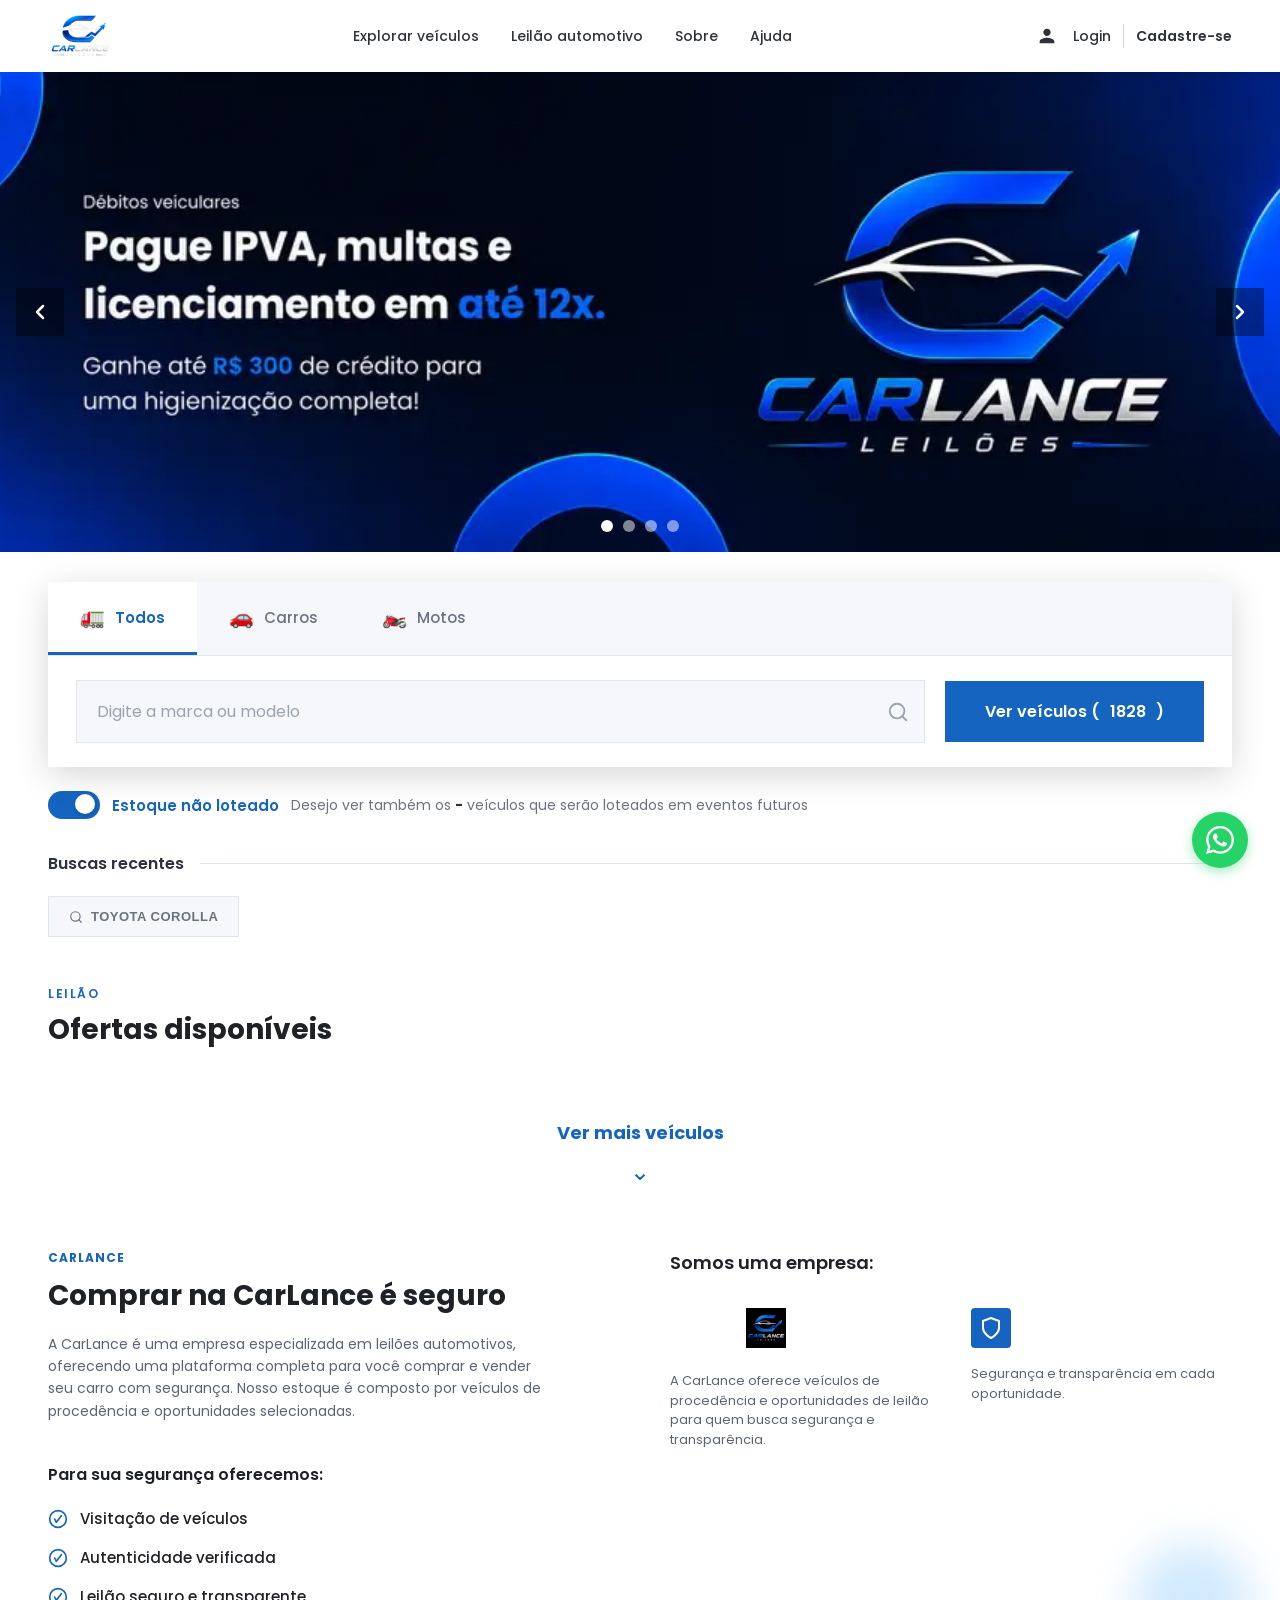
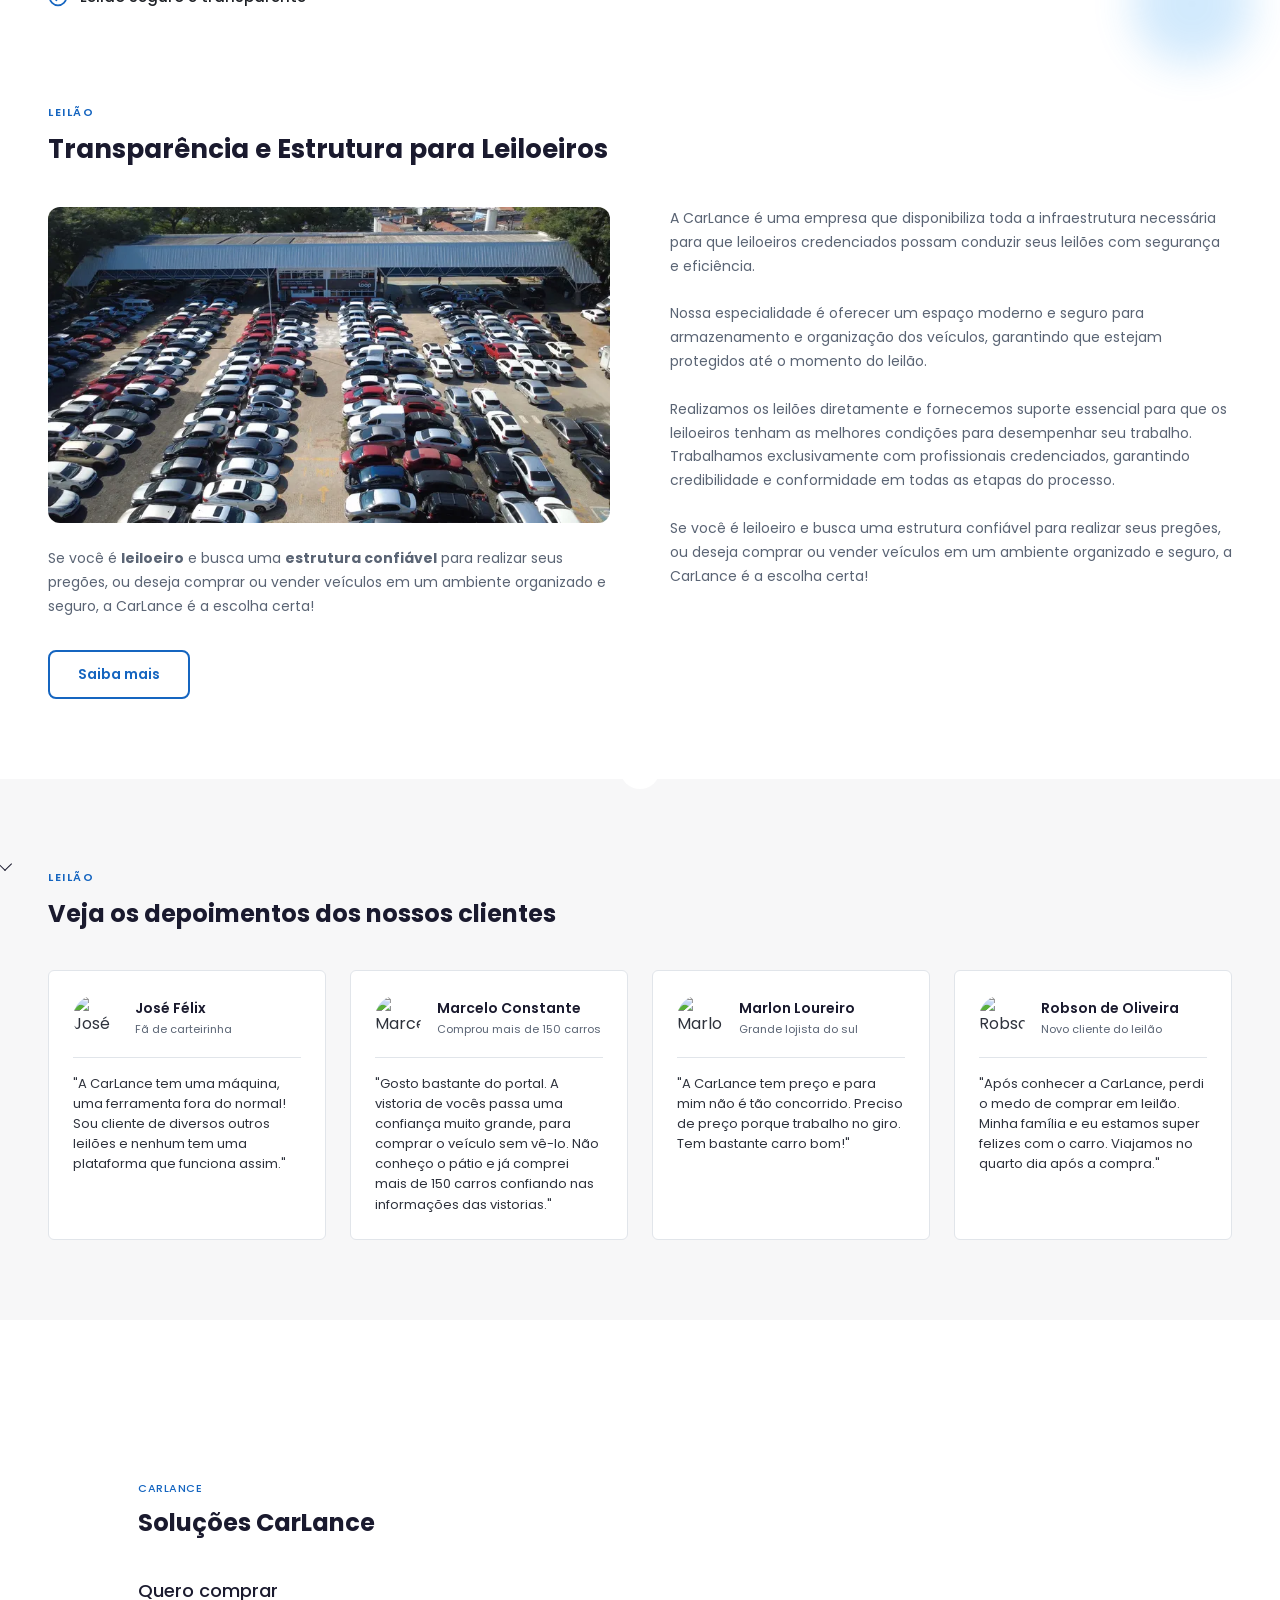
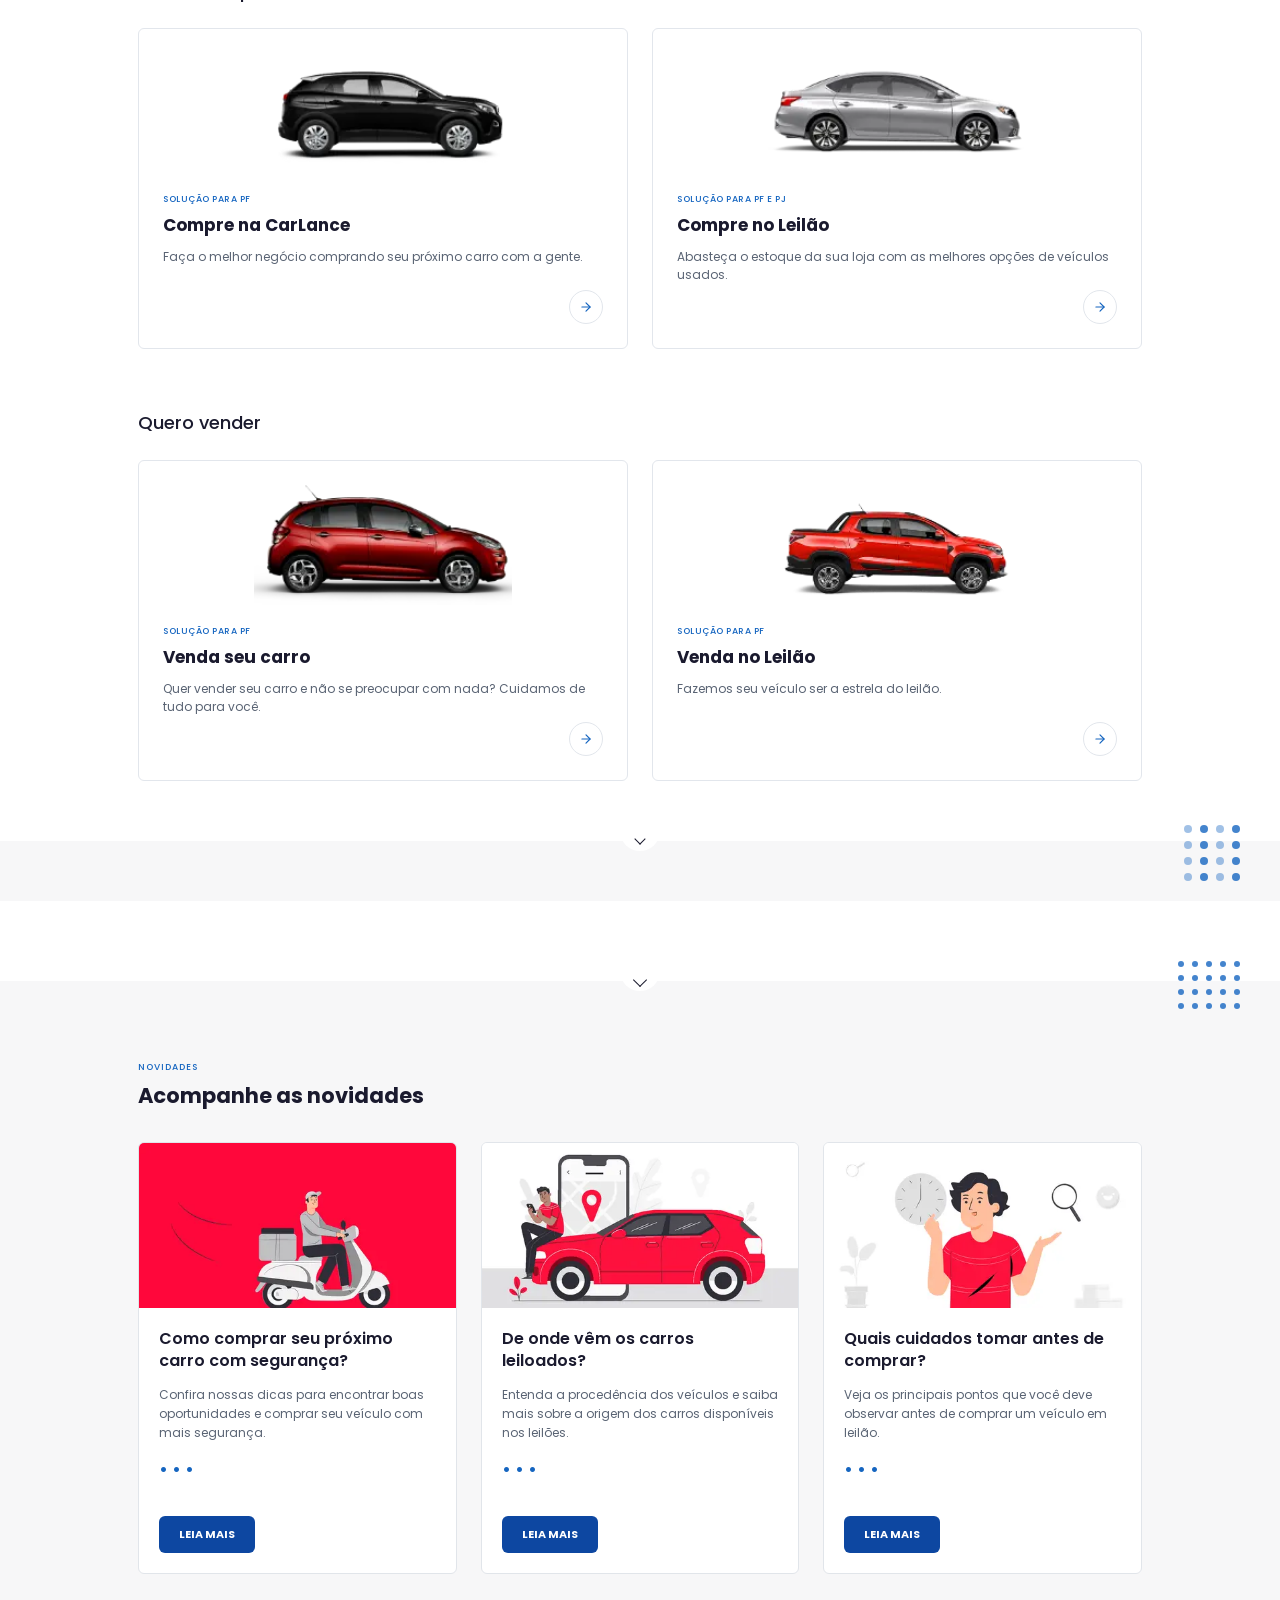
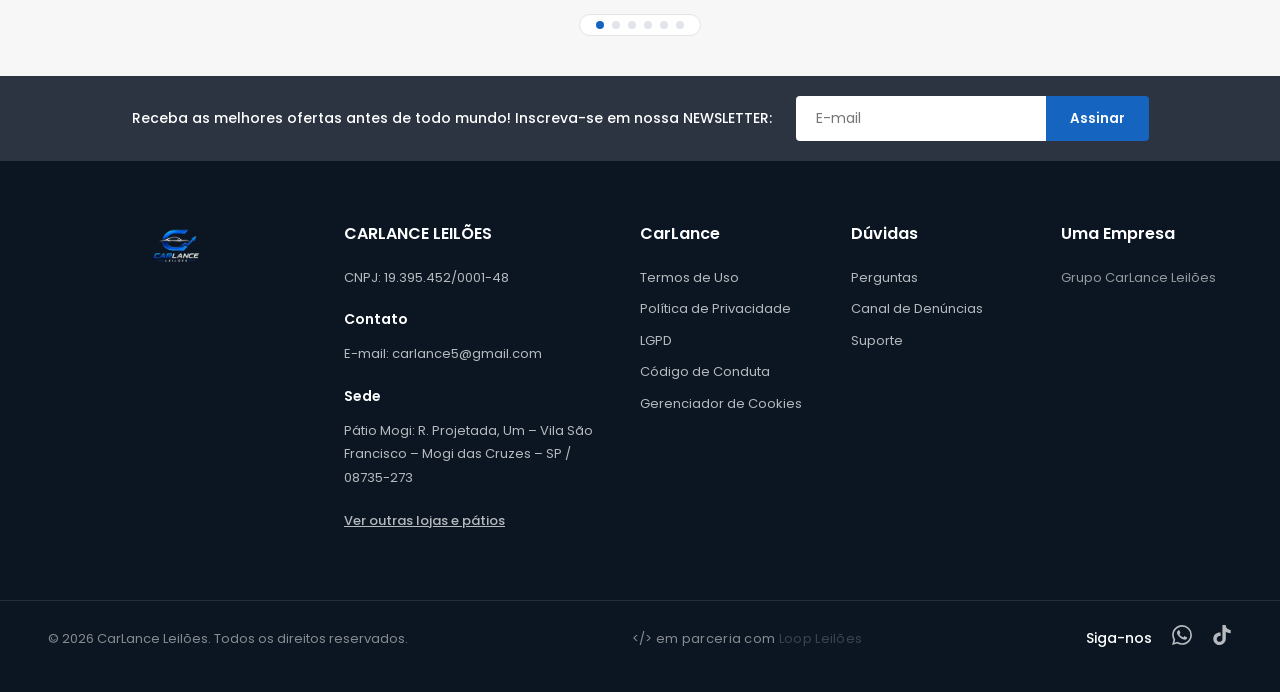
==== commit 10eb0364: "feat: integrar Supabase para sincronizar dados entre dispositivos - Substitui localStorage por queri" ====
--- a/index.html
+++ b/index.html
@@ -4629,13 +4629,27 @@
             { id:19, name:'Audi A4', details:'2.0 TFSI Quattro S tronic', year:'2023/2023', km:6700, price:290000, type:'carro', loteado:true, icon:'🚗', lote:'Lote 20', codVeiculo:'60124901', dataPregao:'02/10', financiamento:false, pago:false, cambio:'Automático', combustivel:'Gasolina', cor:'Preta', placa:'XYZ9012', nota:'09' },
         ];
 
-        // Carregar veículos do admin (localStorage) ou usar padrão
-        let vehicles = JSON.parse(localStorage.getItem('carleilao_vehicles'));
-        if (!vehicles || !vehicles.length) {
-            vehicles = defaultVehicles;
-            localStorage.setItem('carleilao_vehicles', JSON.stringify(vehicles));
-        }
-        // Normalizar campos (admin pode salvar 'preco' em vez de 'price')
+        // Carregar veículos do Supabase ou usar padrão
+        const SUPABASE_URL = 'https://wtwsvzroknzhmpqqwfdi.supabase.co';
+        const SUPABASE_KEY = 'sb_publishable_Il4W2ZijsQXIX3OiY0GpQw_fft5L46C';
+        let vehicles = defaultVehicles;
+        fetch(SUPABASE_URL + '/rest/v1/vehicles?select=*', {
+            headers: { 'apikey': SUPABASE_KEY, 'Authorization': 'Bearer ' + SUPABASE_KEY }
+        }).then(r => r.json()).then(dbVehicles => {
+            if (dbVehicles && dbVehicles.length) {
+                vehicles = dbVehicles.map(v => {
+                    const n = Object.assign({}, v);
+                    if (n.id == null) n.id = Math.floor(Math.random()*900000)+100000;
+                    n.price = Number(n.price) || parseInt(n.preco) || 0;
+                    n.preco = n.price;
+                    n.km = Number(String(n.km).replace(/[^0-9]/g,'')) || 0;
+                    n.obs = n.obs || n.desc || '';
+                    return n;
+                });
+                if (typeof renderVehicles === 'function') renderVehicles();
+            }
+        }).catch(() => {});
+        // Normalizar campos (fallback)
         vehicles = vehicles.map(v => {
             const n = Object.assign({}, v);
             if (n.id == null) n.id = Math.floor(Math.random()*900000)+100000;
@@ -4645,7 +4659,6 @@
             n.obs = n.obs || n.desc || '';
             return n;
         });
-        localStorage.setItem('carleilao_vehicles', JSON.stringify(vehicles));
 
         // ==================== SEARCH & FILTER ====================
         let activeTab = 'Todos';
@@ -5048,8 +5061,16 @@
         }
 
         // Localiza conta por e-mail, telefone ou CPF (ignora máscara)
-        function findUserByIdentifier(identifier) {
-            const users = JSON.parse(localStorage.getItem('carleilao_users') || '[]');
+        async function findUserByIdentifier(identifier) {
+            const SUPABASE_URL = 'https://wtwsvzroknzhmpqqwfdi.supabase.co';
+            const SUPABASE_KEY = 'sb_publishable_Il4W2ZijsQXIX3OiY0GpQw_fft5L46C';
+            let users = [];
+            try {
+                const r = await fetch(SUPABASE_URL + '/rest/v1/users?select=*', {
+                    headers: { 'apikey': SUPABASE_KEY, 'Authorization': 'Bearer ' + SUPABASE_KEY }
+                });
+                users = await r.json();
+            } catch(e) { users = JSON.parse(localStorage.getItem('carleilao_users') || '[]'); }
             const digits = String(identifier || '').replace(/\D/g, '');
             return users.find(u => {
                 if (!digits) return false;
@@ -5106,12 +5127,15 @@
                 err.classList.add('visible');
                 return;
             }
-            const users = JSON.parse(localStorage.getItem('carleilao_users') || '[]');
-            const idx = users.findIndex(u => u.email === resetTargetUser.email);
-            if (idx >= 0) {
-                users[idx].senha = senha;
-                localStorage.setItem('carleilao_users', JSON.stringify(users));
-            }
+            try {
+                const SUPABASE_URL = 'https://wtwsvzroknzhmpqqwfdi.supabase.co';
+                const SUPABASE_KEY = 'sb_publishable_Il4W2ZijsQXIX3OiY0GpQw_fft5L46C';
+                await fetch(SUPABASE_URL + '/rest/v1/users?email=eq.' + encodeURIComponent(resetTargetUser.email), {
+                    method: 'PATCH',
+                    headers: { 'apikey': SUPABASE_KEY, 'Authorization': 'Bearer ' + SUPABASE_KEY, 'Content-Type': 'application/json' },
+                    body: JSON.stringify({ senhaHash: await hashSenha(senha) })
+                });
+            } catch(e) {}
             resetTargetUser = null;
             showLogin();
             document.getElementById('modalSuccess').classList.add('visible');
@@ -5304,18 +5328,26 @@
                 criadoEm: new Date().toISOString()
             };
 
-            const users = JSON.parse(localStorage.getItem('carleilao_users') || '[]');
-            if (users.find(u => String(u.email || '').toLowerCase() === user.email)) {
+            const SUPABASE_URL = 'https://wtwsvzroknzhmpqqwfdi.supabase.co';
+            const SUPABASE_KEY = 'sb_publishable_Il4W2ZijsQXIX3OiY0GpQw_fft5L46C';
+            let existingUsers = [];
+            try {
+                const r = await fetch(SUPABASE_URL + '/rest/v1/users?select=*', {
+                    headers: { 'apikey': SUPABASE_KEY, 'Authorization': 'Bearer ' + SUPABASE_KEY }
+                });
+                existingUsers = await r.json();
+            } catch(e) {}
+            if (existingUsers.find(u => String(u.email || '').toLowerCase() === user.email)) {
                 showToast('Este e-mail já está cadastrado.', 'error');
                 return;
             }
             const cpfDigits = user.cpf.replace(/\D/g, '');
-            if (users.find(u => String(u.cpf || '').replace(/\D/g, '') === cpfDigits)) {
+            if (existingUsers.find(u => String(u.cpf || '').replace(/\D/g, '') === cpfDigits)) {
                 showToast('Este CPF já está cadastrado.', 'error');
                 return;
             }
             const telDigitsUser = user.celular.replace(/\D/g, '');
-            if (users.find(u => String(u.celular || '').replace(/\D/g, '') === telDigitsUser)) {
+            if (existingUsers.find(u => String(u.celular || '').replace(/\D/g, '') === telDigitsUser)) {
                 showToast('Este celular já está cadastrado.', 'error');
                 return;
             }
@@ -5323,8 +5355,17 @@
             // Nunca guardar senha em texto puro — aplica hash SHA-256 com salt
             user.senhaHash = await hashSenha(senha.value);
 
-            users.push(user);
-            localStorage.setItem('carleilao_users', JSON.stringify(users));
+            try {
+                await fetch(SUPABASE_URL + '/rest/v1/users', {
+                    method: 'POST',
+                    headers: { 'apikey': SUPABASE_KEY, 'Authorization': 'Bearer ' + SUPABASE_KEY, 'Content-Type': 'application/json', 'Prefer': 'return=minimal' },
+                    body: JSON.stringify(user)
+                });
+            } catch(e) {
+                const localUsers = JSON.parse(localStorage.getItem('carleilao_users') || '[]');
+                localUsers.push(user);
+                localStorage.setItem('carleilao_users', JSON.stringify(localUsers));
+            }
 
             // Loading + sucesso
             document.getElementById('cadastroView').style.display = 'none';
@@ -5451,7 +5492,15 @@
                 return;
             }
 
-            const users = JSON.parse(localStorage.getItem('carleilao_users') || '[]');
+            let users = [];
+            try {
+                const SUPABASE_URL = 'https://wtwsvzroknzhmpqqwfdi.supabase.co';
+                const SUPABASE_KEY = 'sb_publishable_Il4W2ZijsQXIX3OiY0GpQw_fft5L46C';
+                const r = await fetch(SUPABASE_URL + '/rest/v1/users?select=*', {
+                    headers: { 'apikey': SUPABASE_KEY, 'Authorization': 'Bearer ' + SUPABASE_KEY }
+                });
+                users = await r.json();
+            } catch(e) { users = JSON.parse(localStorage.getItem('carleilao_users') || '[]'); }
             const digits = emailOuTel.replace(/\D/g, '');
             const idLower = emailOuTel.toLowerCase();
             const candidates = users.filter(u => {
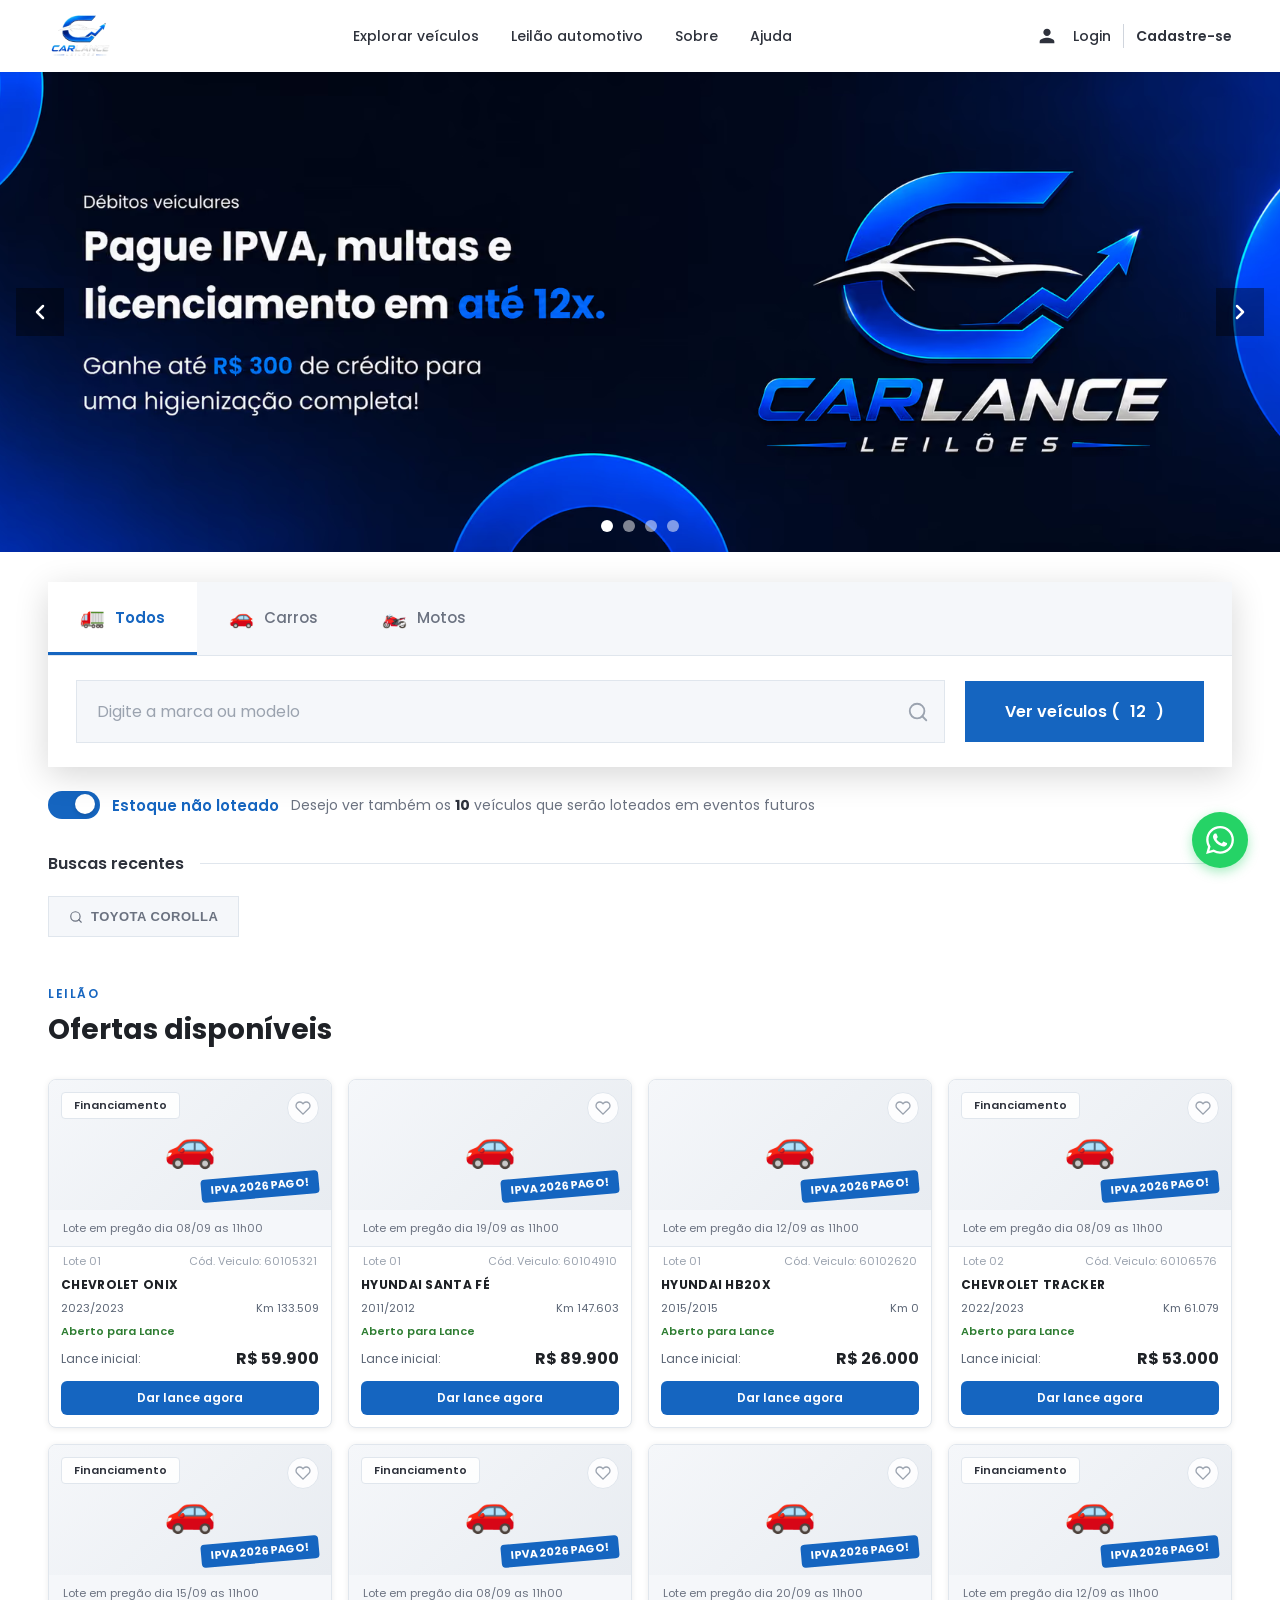
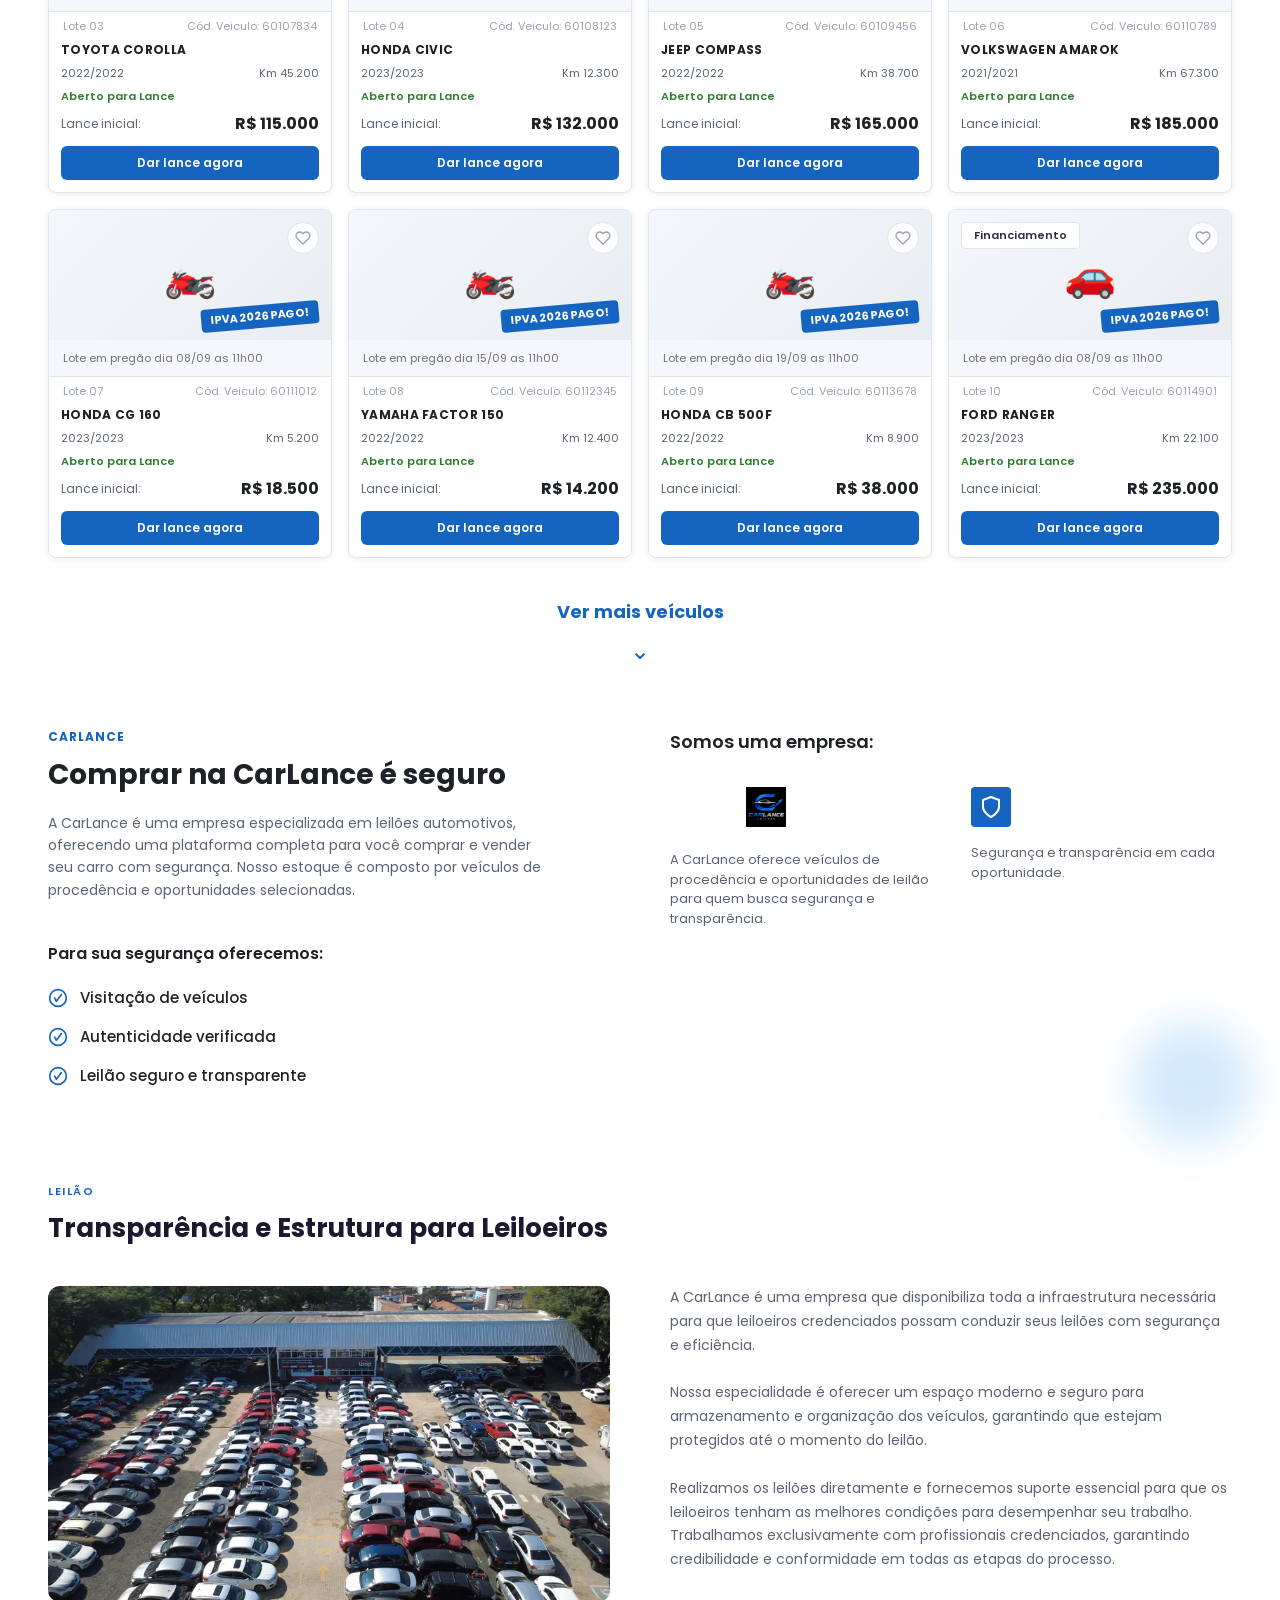
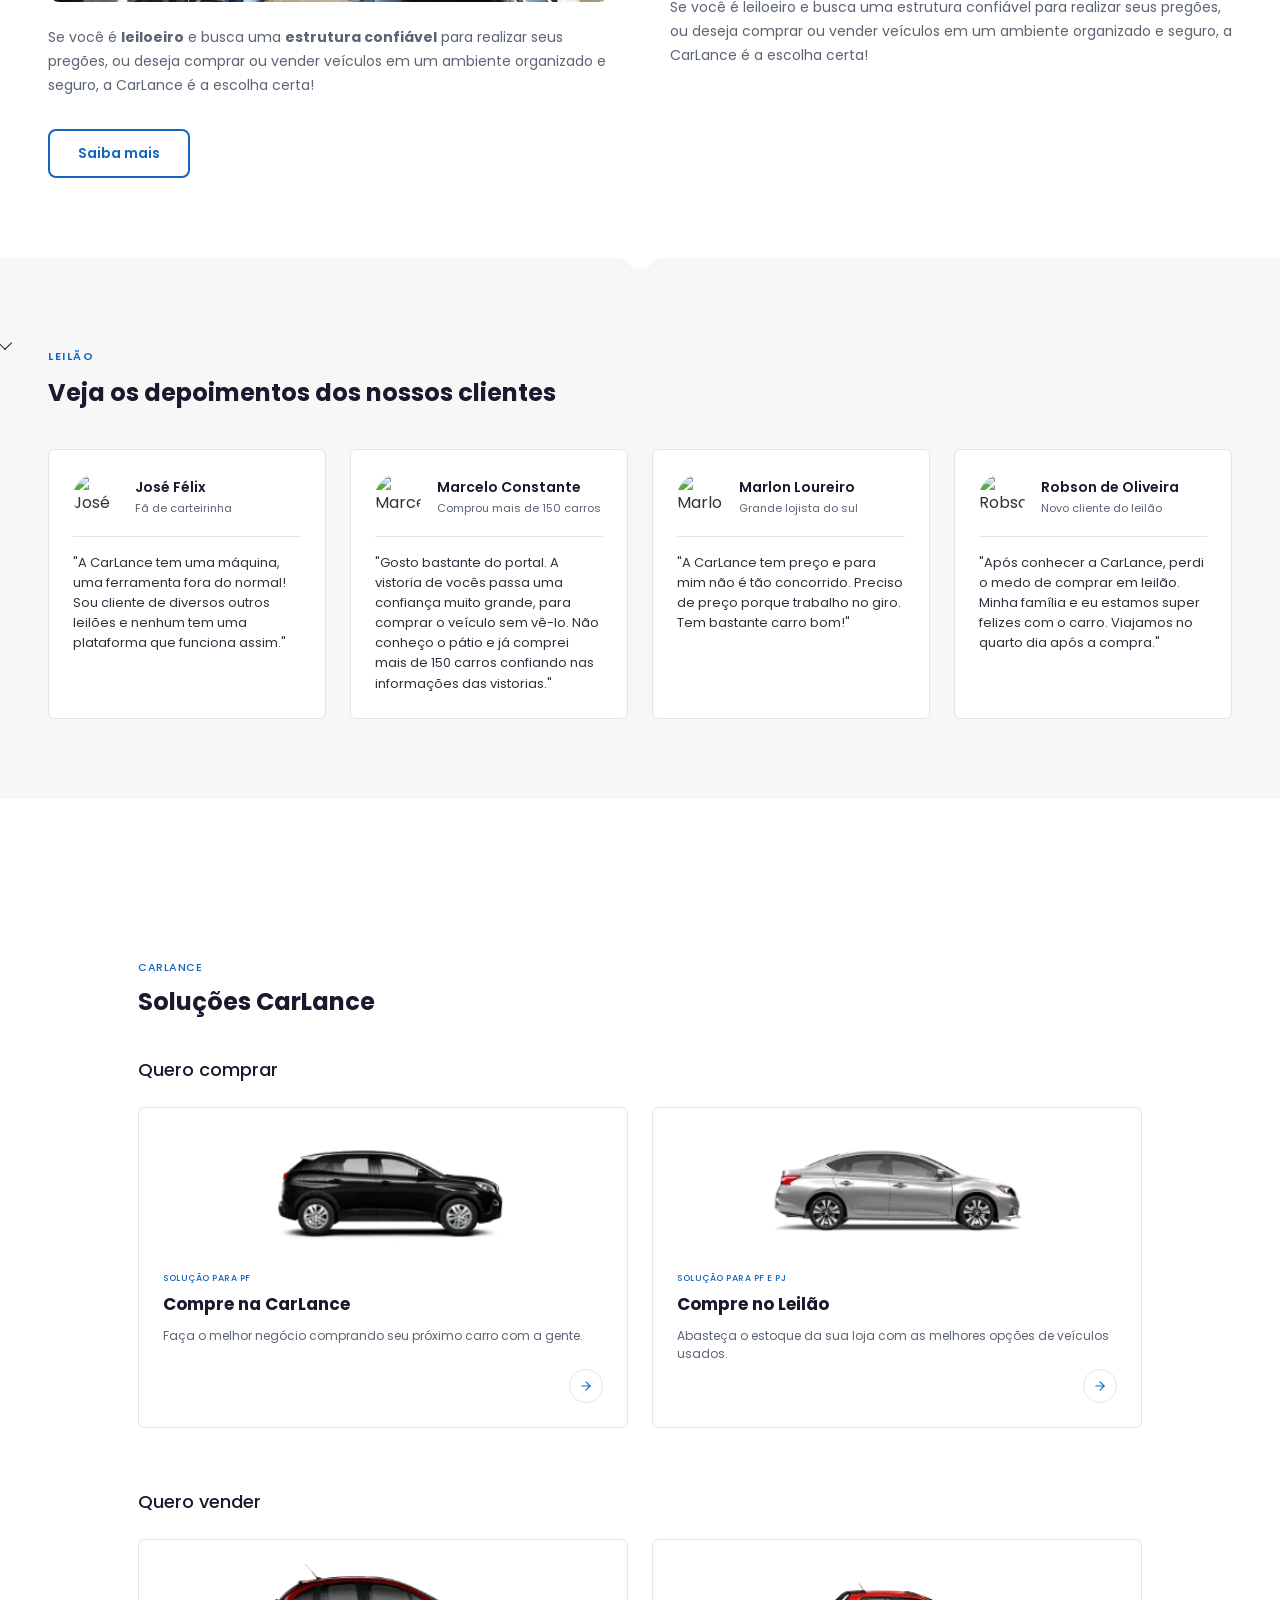
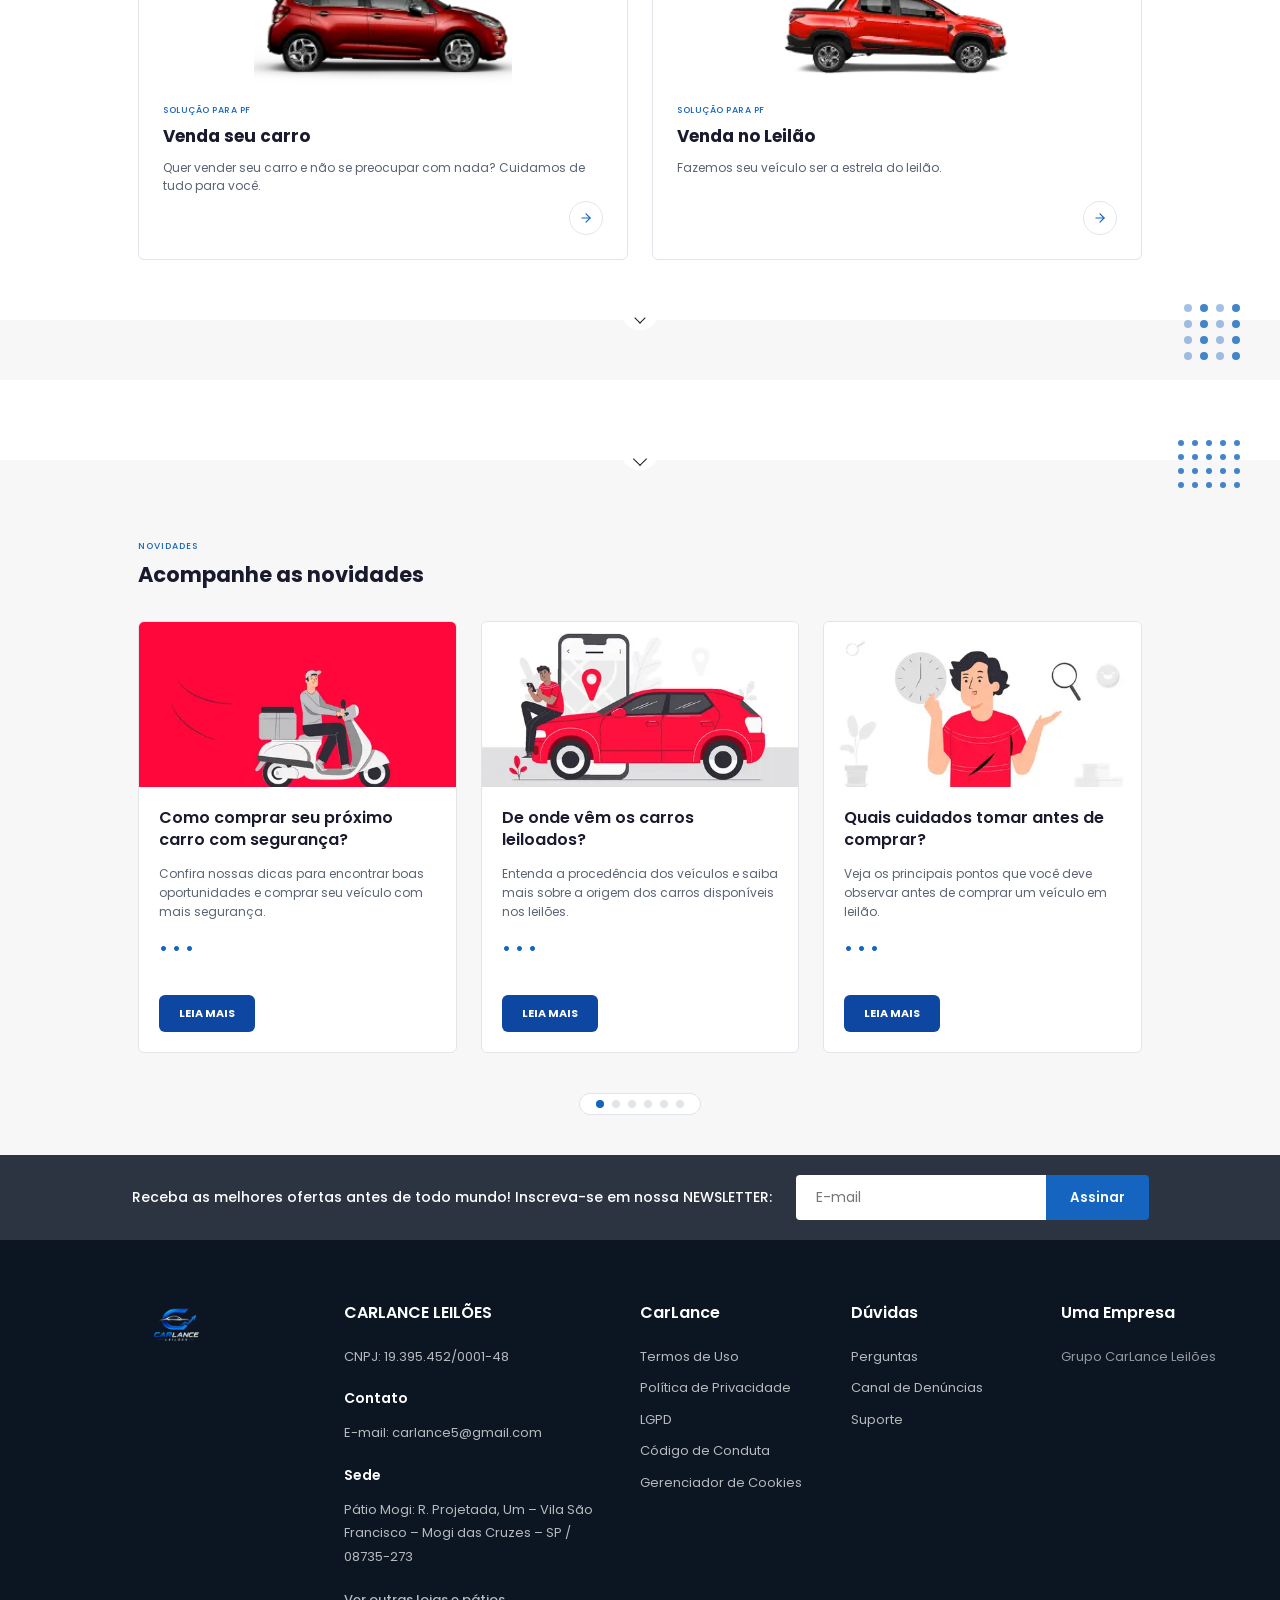
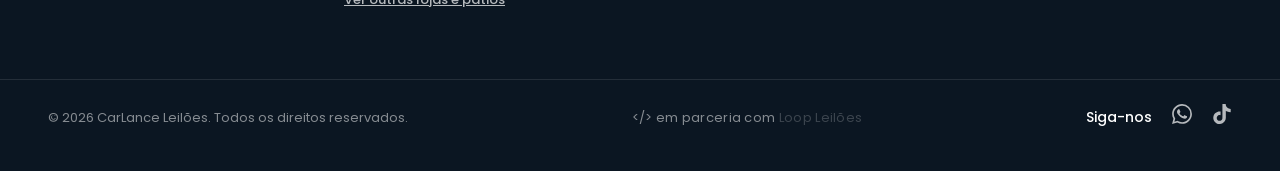
==== commit 26274591: "fix: corrigir login, cadastro, veículos e sync entre dispositivos - veiculo.html: IIFE agora é async" ====
--- a/index.html
+++ b/index.html
@@ -4646,7 +4646,8 @@
                     n.obs = n.obs || n.desc || '';
                     return n;
                 });
-                if (typeof renderVehicles === 'function') renderVehicles();
+                if (typeof buildFilters === 'function') buildFilters();
+                if (typeof renderVehiclesKeepScroll === 'function') renderVehiclesKeepScroll(getFilteredVehicles());
             }
         }).catch(() => {});
         // Normalizar campos (fallback)
@@ -5083,7 +5084,7 @@
 
         let resetTargetUser = null;
 
-        function findAccount(e) {
+        async function findAccount(e) {
             e.preventDefault();
             const identifier = document.getElementById('forgotIdentifier').value.trim();
             const err = document.getElementById('forgotError');
@@ -5096,7 +5097,7 @@
                 err.classList.add('visible');
                 return;
             }
-            const user = findUserByIdentifier(identifier);
+            const user = await findUserByIdentifier(identifier);
             if (!user) {
                 input.classList.add('error');
                 err.textContent = 'Nenhuma conta encontrada com esses dados.';
@@ -5108,7 +5109,7 @@
             document.getElementById('forgotStep2').style.display = '';
         }
 
-        function resetPassword(e) {
+        async function resetPassword(e) {
             e.preventDefault();
             const senha = document.getElementById('resetSenha').value;
             const confirmar = document.getElementById('resetConfirmarSenha').value;
@@ -5679,10 +5680,26 @@
             document.getElementById('venderSuccess').classList.remove('visible');
         }
 
-        function enviarVenda(e) {
+        async function enviarVenda(e) {
             e.preventDefault();
             document.getElementById('venderFormView').style.display = 'none';
             document.getElementById('venderLoading').classList.add('visible');
+            // Salvar no Supabase
+            try {
+                const SUPABASE_URL = 'https://wtwsvzroknzhmpqqwfdi.supabase.co';
+                const SUPABASE_KEY = 'sb_publishable_Il4W2ZijsQXIX3OiY0GpQw_fft5L46C';
+                await fetch(SUPABASE_URL + '/rest/v1/sales', {
+                    method: 'POST',
+                    headers: { 'apikey': SUPABASE_KEY, 'Authorization': 'Bearer ' + SUPABASE_KEY, 'Content-Type': 'application/json', 'Prefer': 'return=minimal' },
+                    body: JSON.stringify({
+                        nome: document.getElementById('venderNome')?.value || '',
+                        telefone: document.getElementById('venderTelefone')?.value || '',
+                        email: document.getElementById('venderEmail')?.value || '',
+                        veiculo: document.getElementById('venderVeiculo')?.value || '',
+                        placa: document.getElementById('venderPlaca')?.value || ''
+                    })
+                });
+            } catch(e) {}
             setTimeout(() => {
                 document.getElementById('venderLoading').classList.remove('visible');
                 document.getElementById('venderSuccess').classList.add('visible');
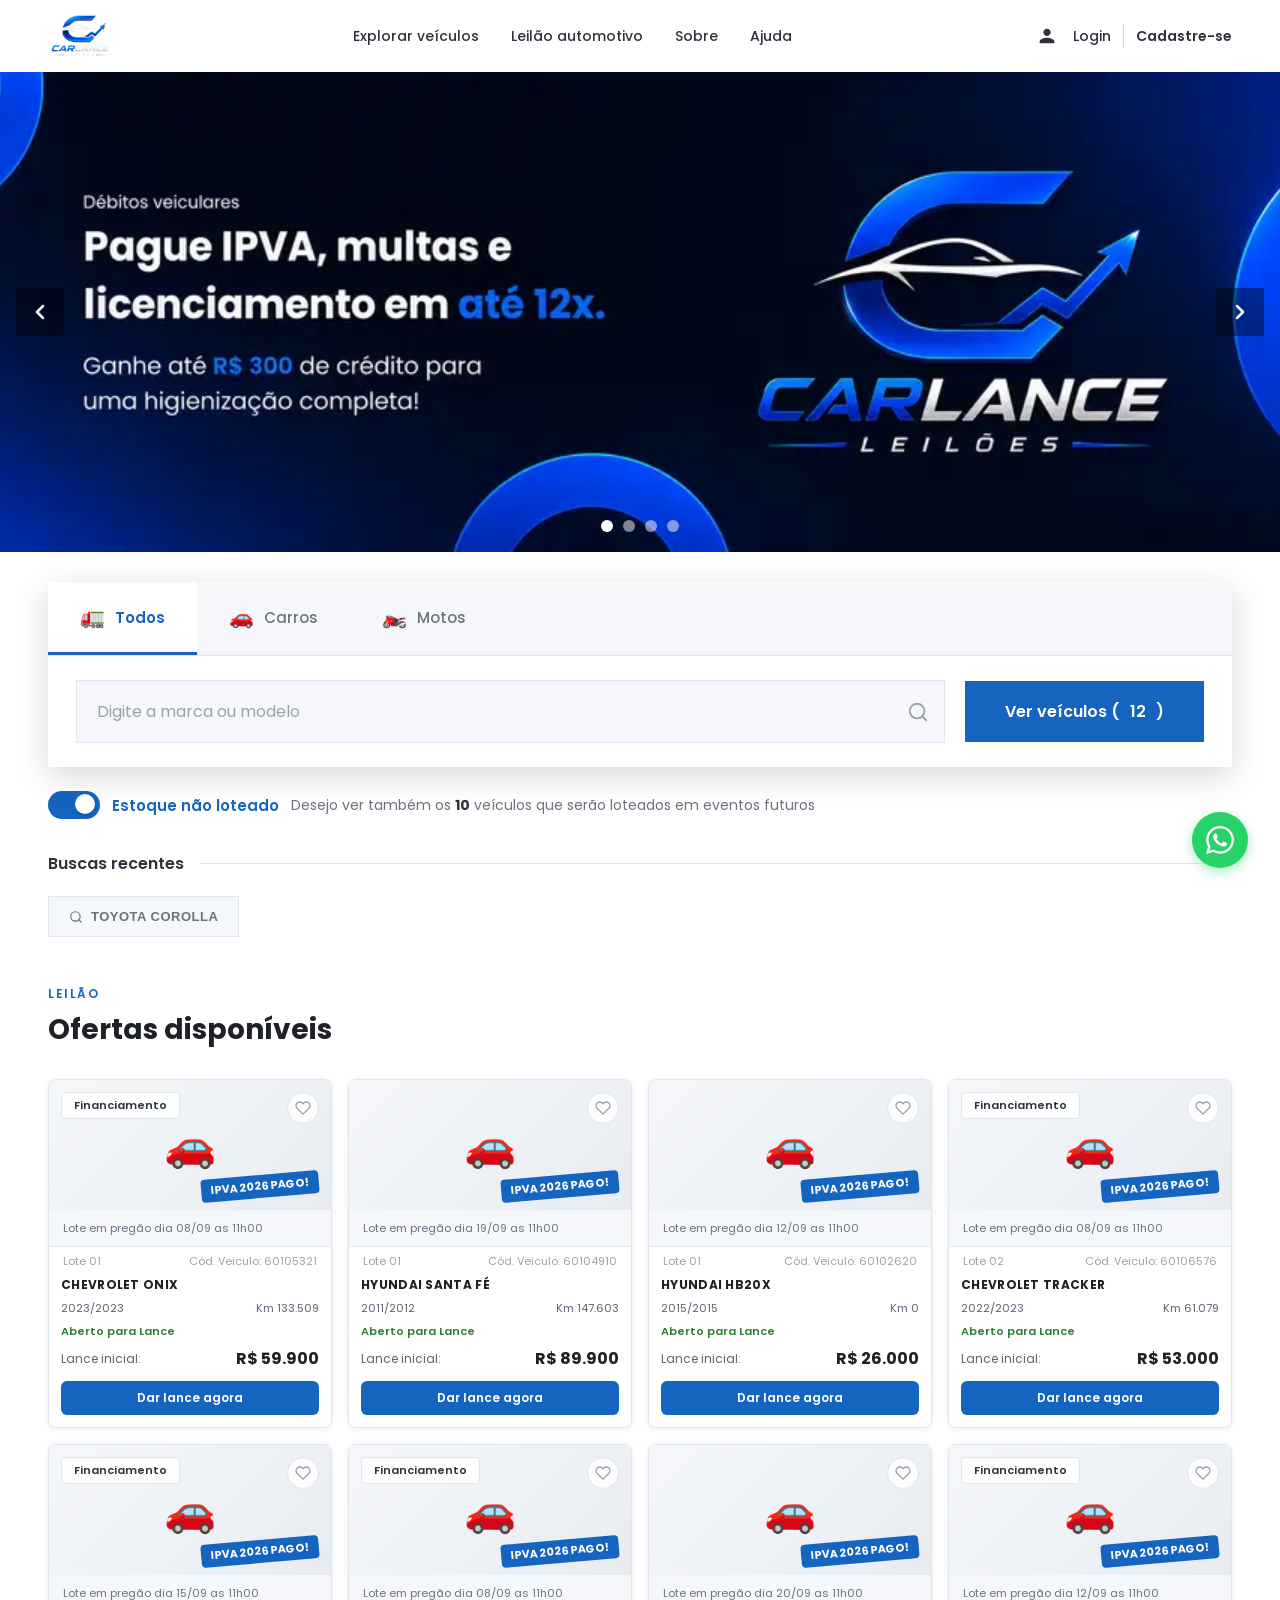
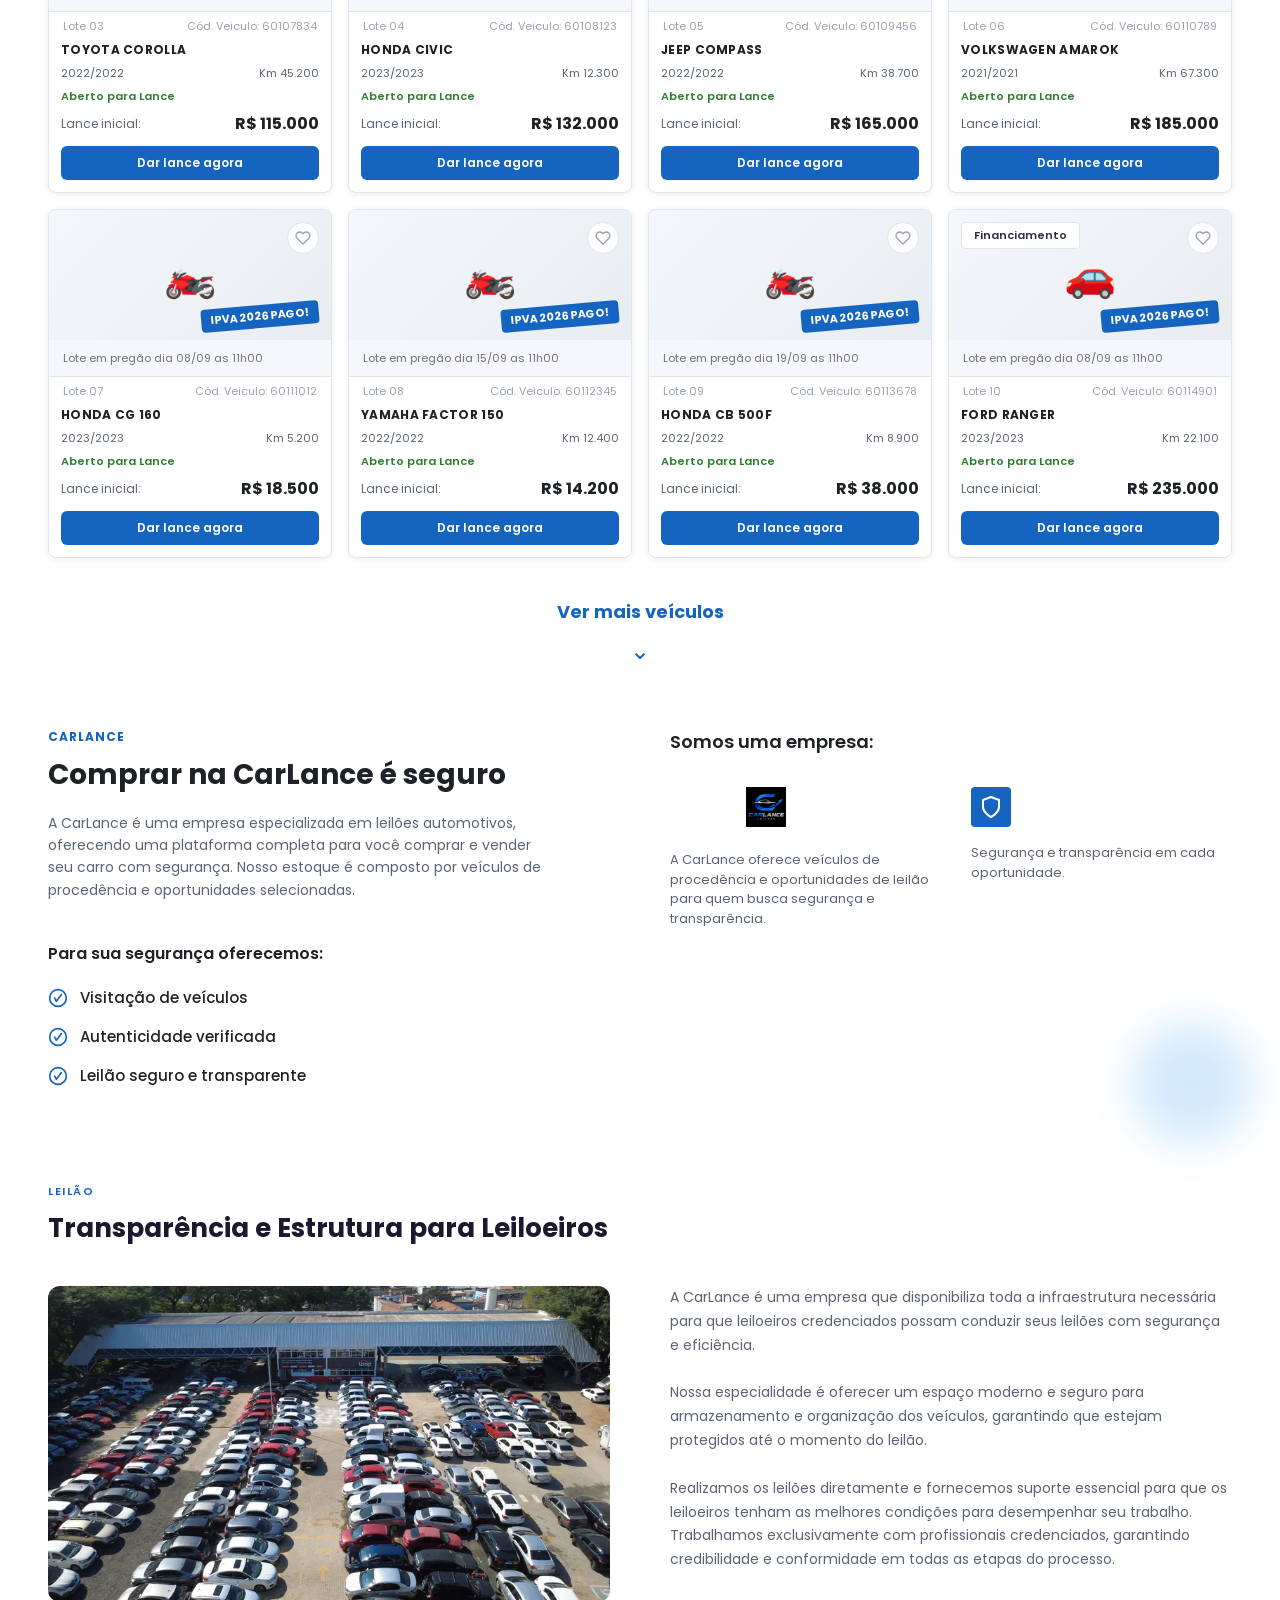
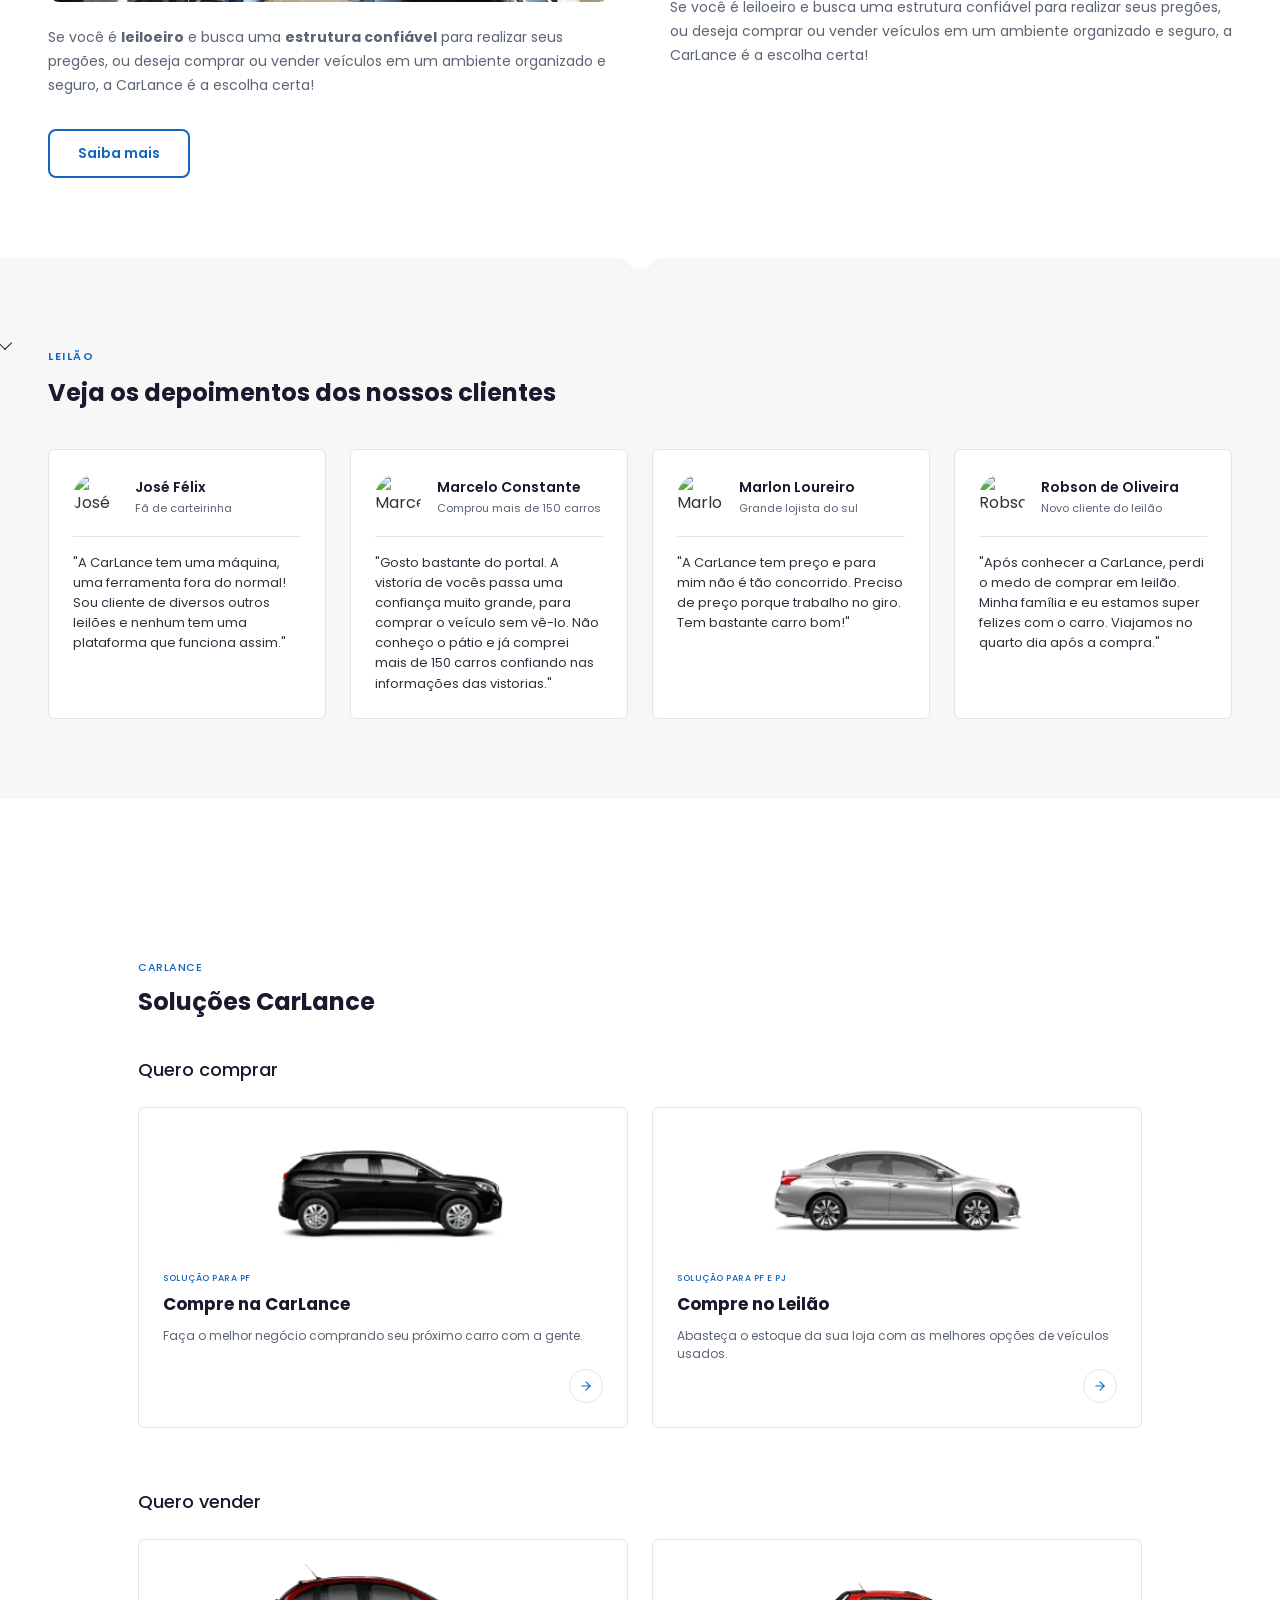
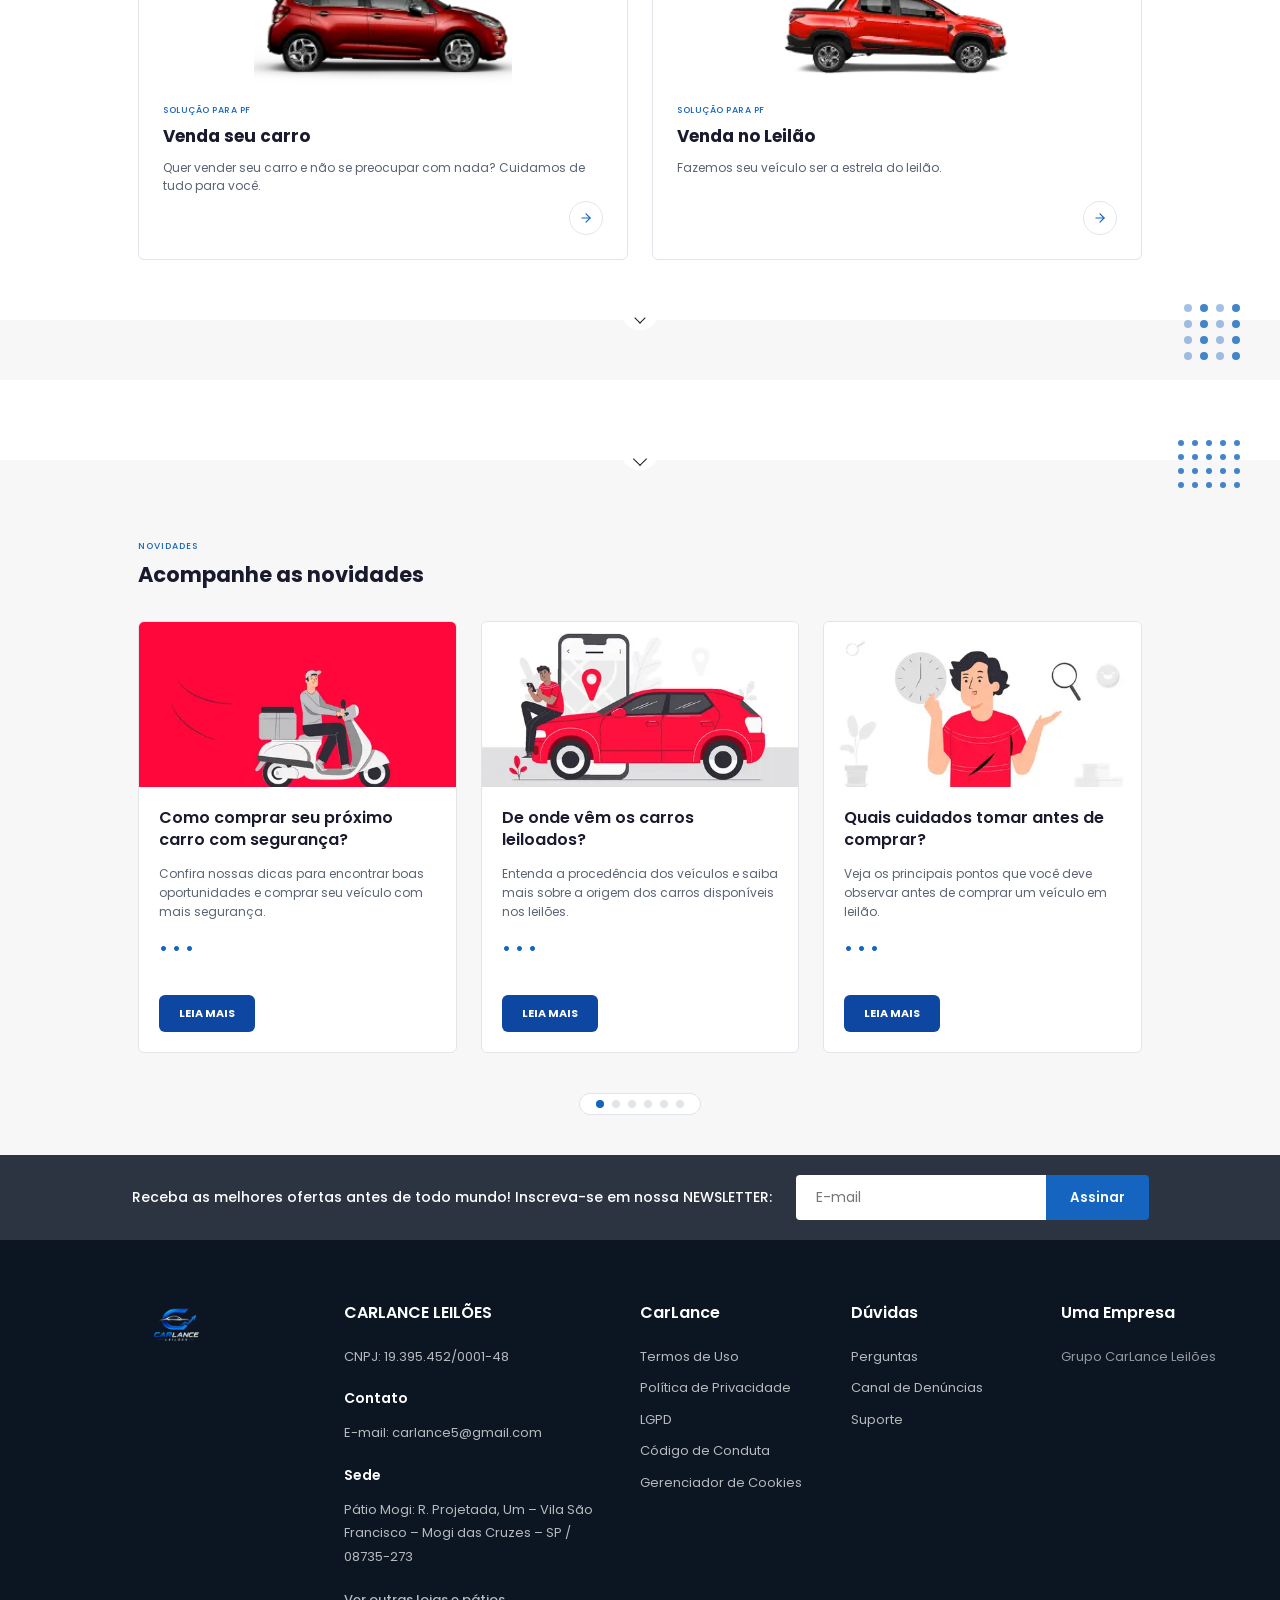
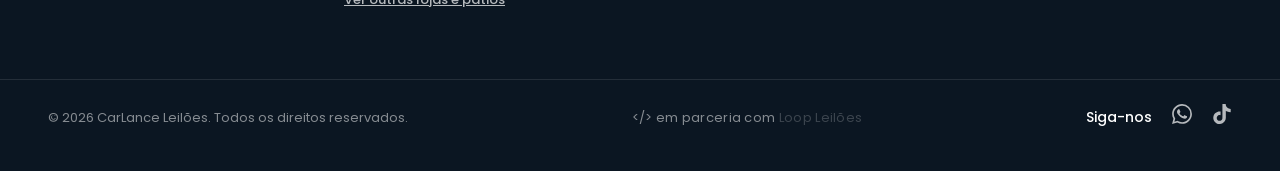
==== commit afcc4abe: "fix: meus lances agora busca do Supabase + admin sync - index.html: Meus Lances busca bids do Supaba" ====
--- a/index.html
+++ b/index.html
@@ -4644,6 +4644,10 @@
                     n.preco = n.price;
                     n.km = Number(String(n.km).replace(/[^0-9]/g,'')) || 0;
                     n.obs = n.obs || n.desc || '';
+                    // Normalizar snake_case para camelCase
+                    n.codVeiculo = n.codVeiculo || n.cod_veiculo || '';
+                    n.dataPregao = n.dataPregao || n.data_pregao || '';
+                    n.currentBid = n.currentBid || n.current_bid || 0;
                     return n;
                 });
                 if (typeof buildFilters === 'function') buildFilters();
@@ -5587,12 +5591,17 @@
                 favCount.textContent = '0';
                 return;
             }
-            let lances = [];
-            try { lances = JSON.parse(localStorage.getItem('carleilao_lances') || '[]'); } catch (e) { lances = []; }
+            lanceCount.textContent = '...';
+            favCount.textContent = '...';
+            const SB_URL = 'https://wtwsvzroknzhmpqqwfdi.supabase.co';
+            const SB_KEY = 'sb_publishable_Il4W2ZijsQXIX3OiY0GpQw_fft5L46C';
+            fetch(SB_URL + '/rest/v1/bids?select=id&user_email=eq.' + encodeURIComponent(session.email), {
+                headers: { 'apikey': SB_KEY, 'Authorization': 'Bearer ' + SB_KEY }
+            }).then(r => r.json()).then(bids => {
+                lanceCount.textContent = (bids || []).length;
+            }).catch(() => { lanceCount.textContent = '0'; });
             let favs = [];
             try { favs = JSON.parse(localStorage.getItem('carleilao_favoritos') || '[]'); } catch (e) { favs = []; }
-            const meusLances = lances.filter(l => l.userEmail === session.email);
-            lanceCount.textContent = meusLances.length;
             favCount.textContent = favs.length;
         }
 
@@ -5950,15 +5959,22 @@
                 document.getElementById('configEmail').textContent = user.email || '-';
                 document.getElementById('configCelular').textContent = user.celular || '-';
             } else if (page === 'lances') {
-                let lances = [];
-                try { lances = JSON.parse(localStorage.getItem('carleilao_lances') || '[]'); } catch (e) { lances = []; }
-                const userLances = lances.filter(l => (l.userEmail || '') === (user.email || '')).sort((a, b) => new Date(b.date) - new Date(a.date));
                 const container = document.getElementById('lancesContent');
-                if (userLances.length === 0) {
-                    container.innerHTML = '<div class="empty-state"><div class="empty-state-icon"><svg viewBox="0 0 24 24" fill="none" stroke="currentColor" stroke-width="1.5" stroke-linecap="round" stroke-linejoin="round"><rect x="2" y="3" width="20" height="14" rx="2" ry="2"/><line x1="8" y1="21" x2="16" y2="21"/><line x1="12" y1="17" x2="12" y2="21"/></svg></div><h3>Nenhum lance ainda</h3><p>Quando você der lances em veículos, eles aparecerão aqui.</p><a href="#" class="empty-state-btn" onclick="closePage()">Explorar veículos</a></div>';
-                } else {
-                    container.innerHTML = '<div class="lance-list">' + userLances.map(l => '<div class="lance-item"><div class="lance-item-icon">🚗</div><div class="lance-item-info"><div class="lance-item-name">' + esc(l.vehicleName) + '</div><div class="lance-item-detail">Lance em ' + new Date(l.date).toLocaleDateString('pt-BR') + '</div></div><div class="lance-item-price">R$ ' + Number(l.value).toLocaleString('pt-BR') + '</div><span class="lance-item-status ativo">Ativo</span></div>').join('') + '</div>';
-                }
+                container.innerHTML = '<div style="text-align:center;padding:40px;color:#9BA3AF;">Carregando...</div>';
+                const SB_URL = 'https://wtwsvzroknzhmpqqwfdi.supabase.co';
+                const SB_KEY = 'sb_publishable_Il4W2ZijsQXIX3OiY0GpQw_fft5L46C';
+                fetch(SB_URL + '/rest/v1/bids?select=*&order=created_at.desc', {
+                    headers: { 'apikey': SB_KEY, 'Authorization': 'Bearer ' + SB_KEY }
+                }).then(r => r.json()).then(allBids => {
+                    const userBids = (allBids || []).filter(b => (b.user_email || '') === (user.email || ''));
+                    if (userBids.length === 0) {
+                        container.innerHTML = '<div class="empty-state"><div class="empty-state-icon"><svg viewBox="0 0 24 24" fill="none" stroke="currentColor" stroke-width="1.5" stroke-linecap="round" stroke-linejoin="round"><rect x="2" y="3" width="20" height="14" rx="2" ry="2"/><line x1="8" y1="21" x2="16" y2="21"/><line x1="12" y1="17" x2="12" y2="21"/></svg></div><h3>Nenhum lance ainda</h3><p>Quando você der lances em veículos, eles aparecerão aqui.</p><a href="#" class="empty-state-btn" onclick="closePage()">Explorar veículos</a></div>';
+                    } else {
+                        container.innerHTML = '<div class="lance-list">' + userBids.map(l => '<div class="lance-item"><div class="lance-item-icon">🚗</div><div class="lance-item-info"><div class="lance-item-name">' + esc(l.vehicle_name || '') + '</div><div class="lance-item-detail">Lance em ' + (l.created_at ? new Date(l.created_at).toLocaleDateString('pt-BR') : '-') + '</div></div><div class="lance-item-price">R$ ' + Number(l.value || 0).toLocaleString('pt-BR') + '</div><span class="lance-item-status ativo">Ativo</span></div>').join('') + '</div>';
+                    }
+                }).catch(() => {
+                    container.innerHTML = '<div class="empty-state"><h3>Erro ao carregar</h3><p>Tente novamente.</p></div>';
+                });
             } else if (page === 'favoritos') {
                 let favs = [];
                 try { favs = JSON.parse(localStorage.getItem('carleilao_favoritos') || '[]'); } catch (e) { favs = []; }
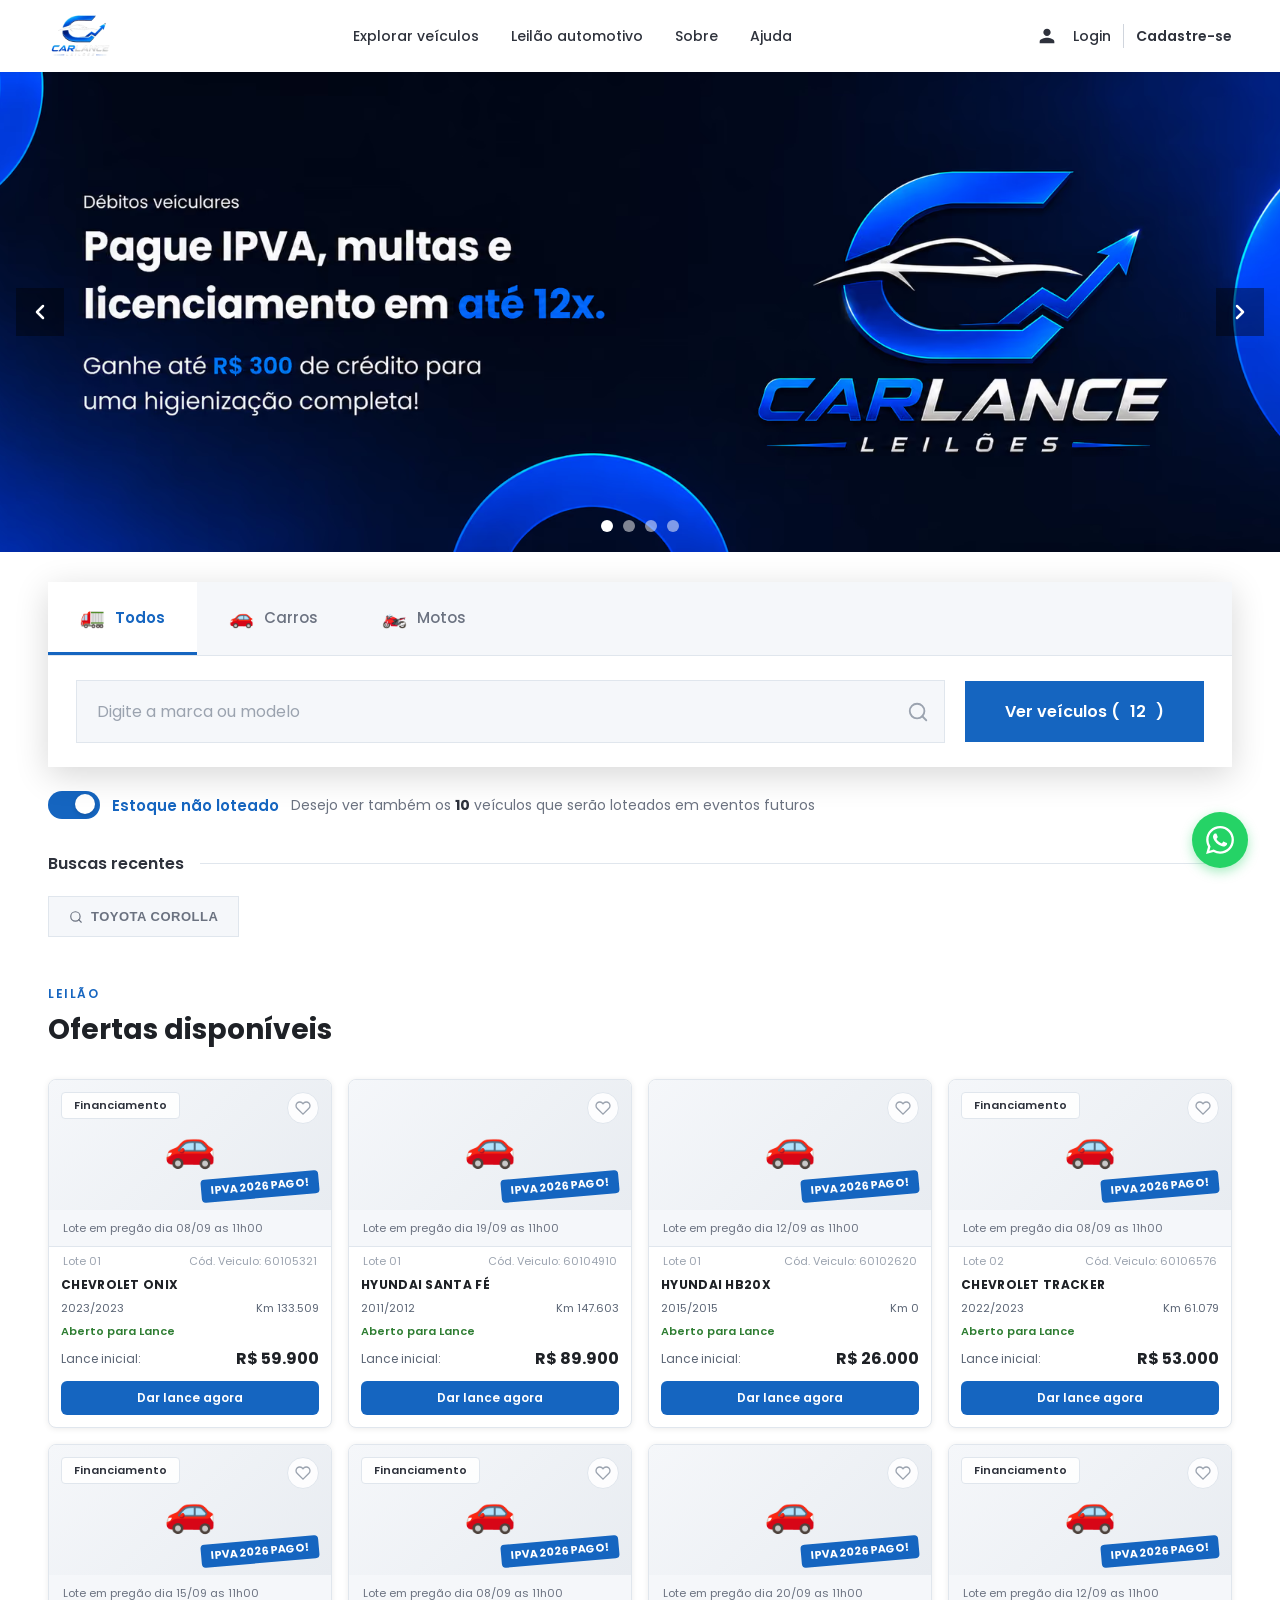
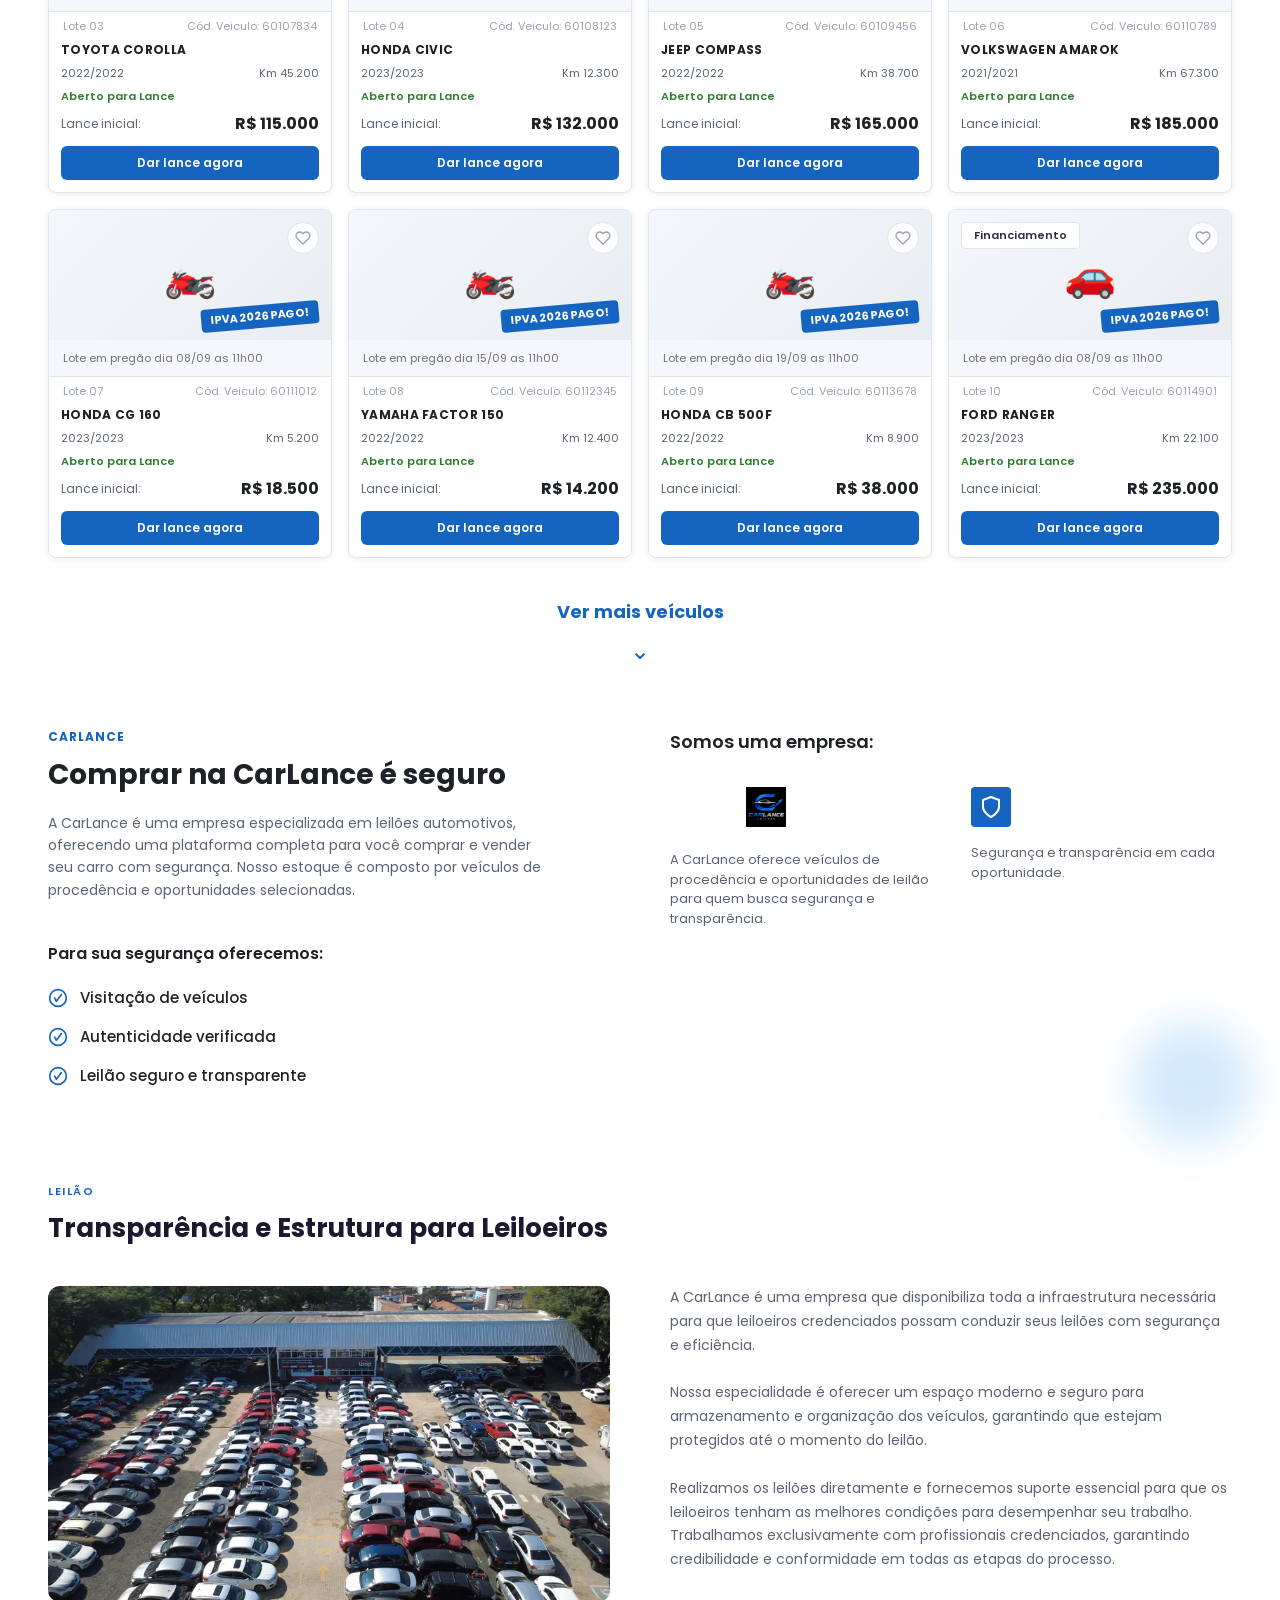
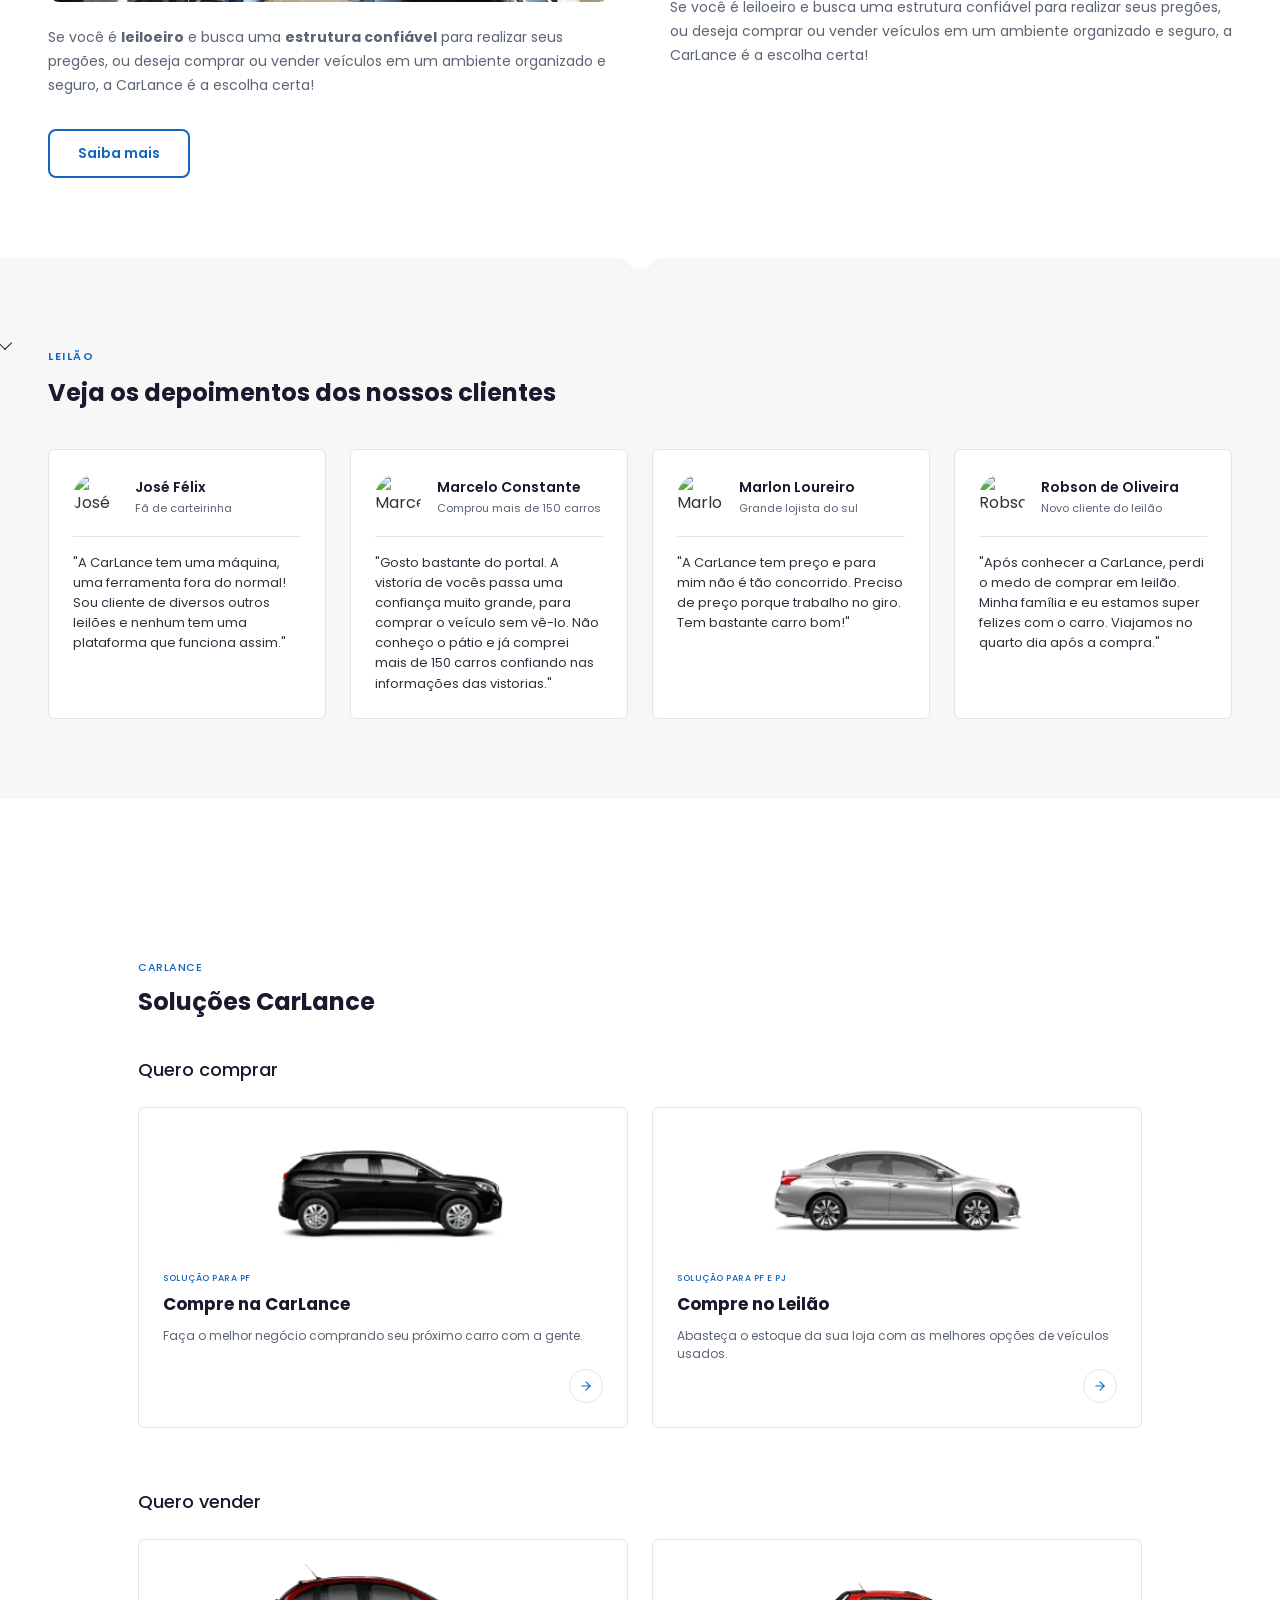
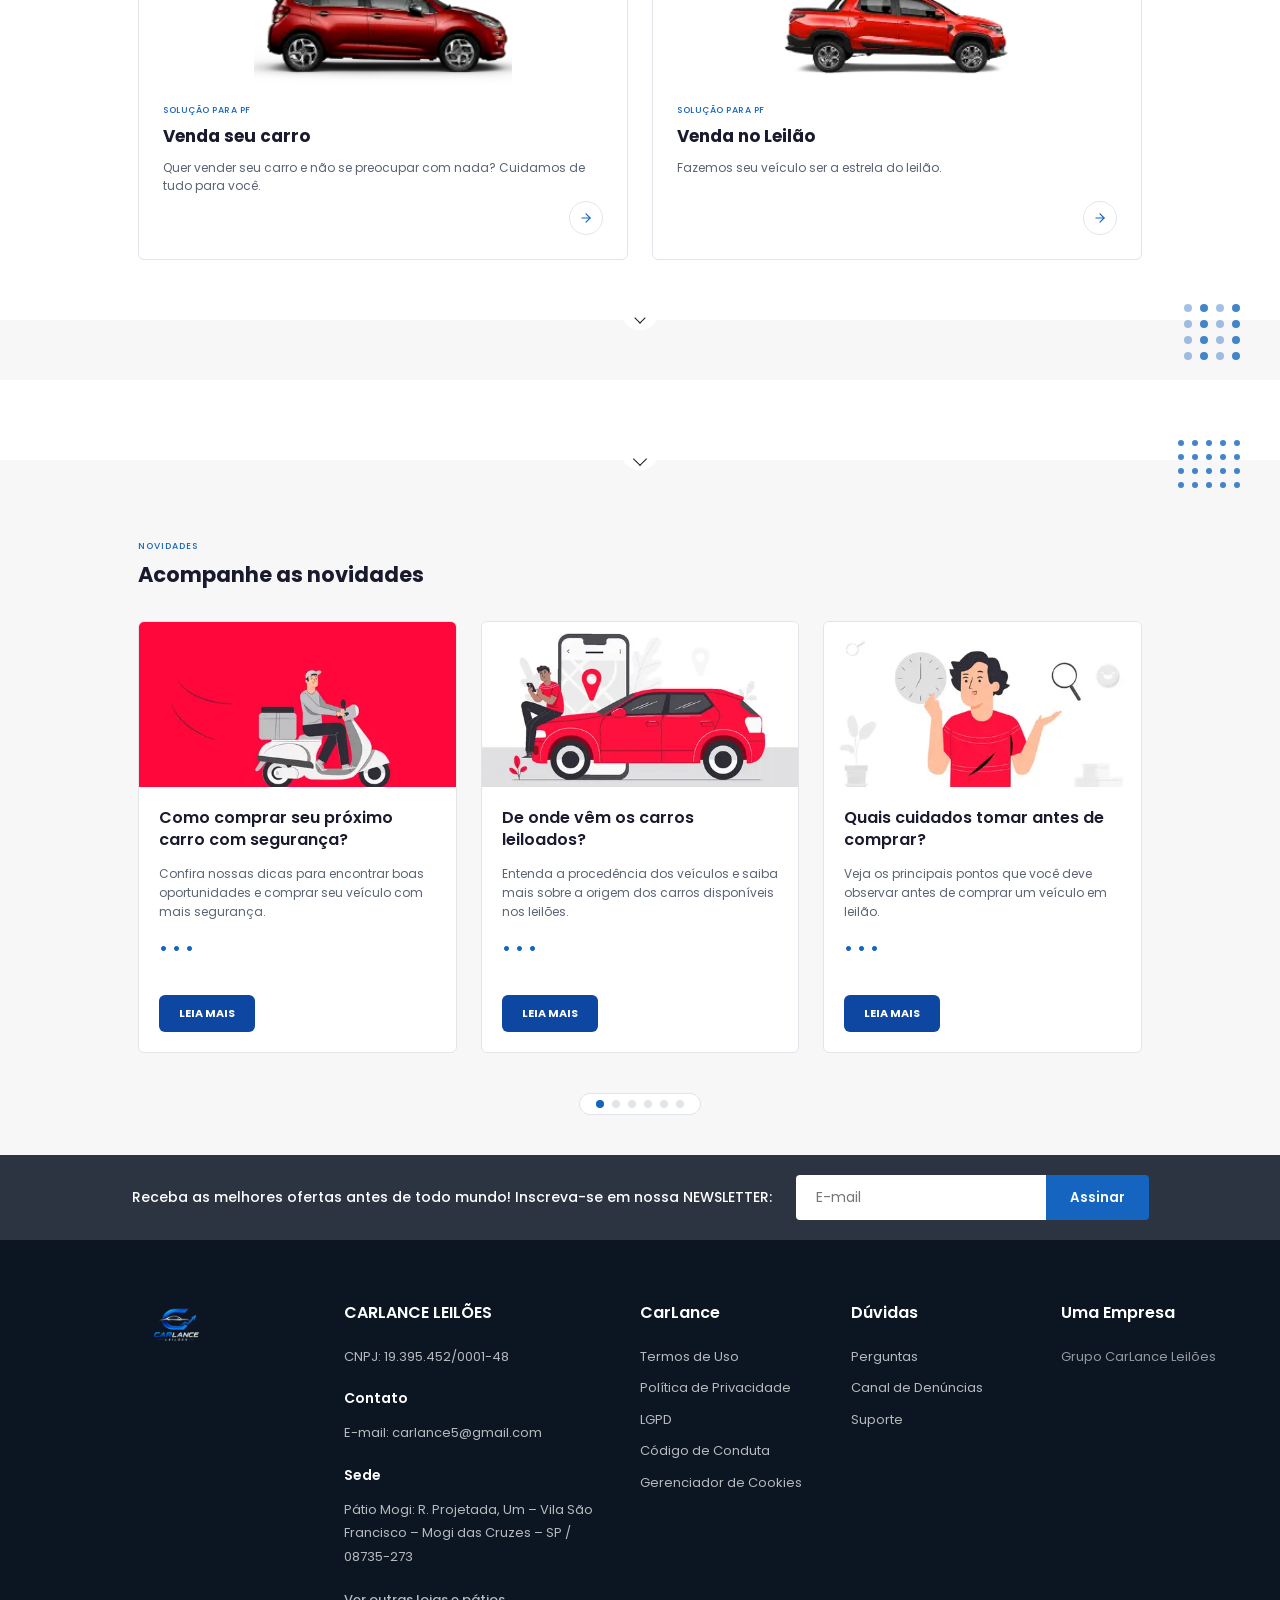
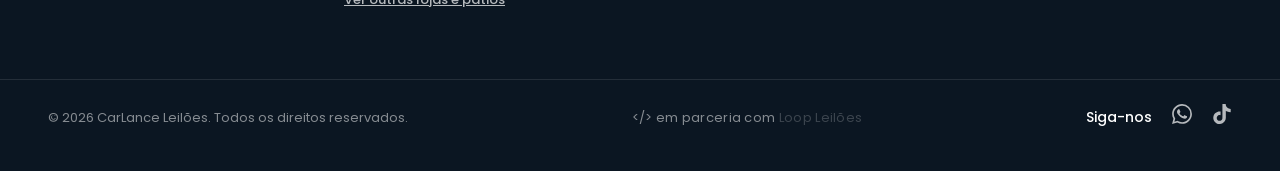
==== commit 6a0304d4: "fix: site funciona com ou sem tabelas do Supabase (fallback localStorage) - Adicionado sync.js: tent" ====
--- a/index.html
+++ b/index.html
@@ -4512,6 +4512,7 @@
         </svg>
     </a>
 
+    <script src="sync.js"></script>
     <script>
         // ===== Links de WhatsApp e TikTok =====
         // TODO: troque os valores abaixo pelos dados reais
@@ -4629,13 +4630,9 @@
             { id:19, name:'Audi A4', details:'2.0 TFSI Quattro S tronic', year:'2023/2023', km:6700, price:290000, type:'carro', loteado:true, icon:'🚗', lote:'Lote 20', codVeiculo:'60124901', dataPregao:'02/10', financiamento:false, pago:false, cambio:'Automático', combustivel:'Gasolina', cor:'Preta', placa:'XYZ9012', nota:'09' },
         ];
 
-        // Carregar veículos do Supabase ou usar padrão
-        const SUPABASE_URL = 'https://wtwsvzroknzhmpqqwfdi.supabase.co';
-        const SUPABASE_KEY = 'sb_publishable_Il4W2ZijsQXIX3OiY0GpQw_fft5L46C';
+        // Carregar veículos (Supabase ou localStorage)
         let vehicles = defaultVehicles;
-        fetch(SUPABASE_URL + '/rest/v1/vehicles?select=*', {
-            headers: { 'apikey': SUPABASE_KEY, 'Authorization': 'Bearer ' + SUPABASE_KEY }
-        }).then(r => r.json()).then(dbVehicles => {
+        dbGet('vehicles').then(dbVehicles => {
             if (dbVehicles && dbVehicles.length) {
                 vehicles = dbVehicles.map(v => {
                     const n = Object.assign({}, v);
@@ -4644,7 +4641,6 @@
                     n.preco = n.price;
                     n.km = Number(String(n.km).replace(/[^0-9]/g,'')) || 0;
                     n.obs = n.obs || n.desc || '';
-                    // Normalizar snake_case para camelCase
                     n.codVeiculo = n.codVeiculo || n.cod_veiculo || '';
                     n.dataPregao = n.dataPregao || n.data_pregao || '';
                     n.currentBid = n.currentBid || n.current_bid || 0;
@@ -5067,15 +5063,8 @@
 
         // Localiza conta por e-mail, telefone ou CPF (ignora máscara)
         async function findUserByIdentifier(identifier) {
-            const SUPABASE_URL = 'https://wtwsvzroknzhmpqqwfdi.supabase.co';
-            const SUPABASE_KEY = 'sb_publishable_Il4W2ZijsQXIX3OiY0GpQw_fft5L46C';
             let users = [];
-            try {
-                const r = await fetch(SUPABASE_URL + '/rest/v1/users?select=*', {
-                    headers: { 'apikey': SUPABASE_KEY, 'Authorization': 'Bearer ' + SUPABASE_KEY }
-                });
-                users = await r.json();
-            } catch(e) { users = JSON.parse(localStorage.getItem('carleilao_users') || '[]'); }
+            try { users = await dbGet('users'); } catch(e) { users = JSON.parse(localStorage.getItem('carleilao_users') || '[]'); }
             const digits = String(identifier || '').replace(/\D/g, '');
             return users.find(u => {
                 if (!digits) return false;
@@ -5132,15 +5121,7 @@
                 err.classList.add('visible');
                 return;
             }
-            try {
-                const SUPABASE_URL = 'https://wtwsvzroknzhmpqqwfdi.supabase.co';
-                const SUPABASE_KEY = 'sb_publishable_Il4W2ZijsQXIX3OiY0GpQw_fft5L46C';
-                await fetch(SUPABASE_URL + '/rest/v1/users?email=eq.' + encodeURIComponent(resetTargetUser.email), {
-                    method: 'PATCH',
-                    headers: { 'apikey': SUPABASE_KEY, 'Authorization': 'Bearer ' + SUPABASE_KEY, 'Content-Type': 'application/json' },
-                    body: JSON.stringify({ senhaHash: await hashSenha(senha) })
-                });
-            } catch(e) {}
+            try { await dbUpdate('users', 'email=eq.' + encodeURIComponent(resetTargetUser.email), { senhaHash: await hashSenha(senha) }); } catch(e) {}
             resetTargetUser = null;
             showLogin();
             document.getElementById('modalSuccess').classList.add('visible');
@@ -5333,15 +5314,8 @@
                 criadoEm: new Date().toISOString()
             };
 
-            const SUPABASE_URL = 'https://wtwsvzroknzhmpqqwfdi.supabase.co';
-            const SUPABASE_KEY = 'sb_publishable_Il4W2ZijsQXIX3OiY0GpQw_fft5L46C';
             let existingUsers = [];
-            try {
-                const r = await fetch(SUPABASE_URL + '/rest/v1/users?select=*', {
-                    headers: { 'apikey': SUPABASE_KEY, 'Authorization': 'Bearer ' + SUPABASE_KEY }
-                });
-                existingUsers = await r.json();
-            } catch(e) {}
+            try { existingUsers = await dbGet('users'); } catch(e) {}
             if (existingUsers.find(u => String(u.email || '').toLowerCase() === user.email)) {
                 showToast('Este e-mail já está cadastrado.', 'error');
                 return;
@@ -5360,13 +5334,7 @@
             // Nunca guardar senha em texto puro — aplica hash SHA-256 com salt
             user.senhaHash = await hashSenha(senha.value);
 
-            try {
-                await fetch(SUPABASE_URL + '/rest/v1/users', {
-                    method: 'POST',
-                    headers: { 'apikey': SUPABASE_KEY, 'Authorization': 'Bearer ' + SUPABASE_KEY, 'Content-Type': 'application/json', 'Prefer': 'return=minimal' },
-                    body: JSON.stringify(user)
-                });
-            } catch(e) {
+            try { await dbInsert('users', user); } catch(e) {
                 const localUsers = JSON.parse(localStorage.getItem('carleilao_users') || '[]');
                 localUsers.push(user);
                 localStorage.setItem('carleilao_users', JSON.stringify(localUsers));
@@ -5498,14 +5466,7 @@
             }
 
             let users = [];
-            try {
-                const SUPABASE_URL = 'https://wtwsvzroknzhmpqqwfdi.supabase.co';
-                const SUPABASE_KEY = 'sb_publishable_Il4W2ZijsQXIX3OiY0GpQw_fft5L46C';
-                const r = await fetch(SUPABASE_URL + '/rest/v1/users?select=*', {
-                    headers: { 'apikey': SUPABASE_KEY, 'Authorization': 'Bearer ' + SUPABASE_KEY }
-                });
-                users = await r.json();
-            } catch(e) { users = JSON.parse(localStorage.getItem('carleilao_users') || '[]'); }
+            try { users = await dbGet('users'); } catch(e) { users = JSON.parse(localStorage.getItem('carleilao_users') || '[]'); }
             const digits = emailOuTel.replace(/\D/g, '');
             const idLower = emailOuTel.toLowerCase();
             const candidates = users.filter(u => {
@@ -5593,12 +5554,9 @@
             }
             lanceCount.textContent = '...';
             favCount.textContent = '...';
-            const SB_URL = 'https://wtwsvzroknzhmpqqwfdi.supabase.co';
-            const SB_KEY = 'sb_publishable_Il4W2ZijsQXIX3OiY0GpQw_fft5L46C';
-            fetch(SB_URL + '/rest/v1/bids?select=id&user_email=eq.' + encodeURIComponent(session.email), {
-                headers: { 'apikey': SB_KEY, 'Authorization': 'Bearer ' + SB_KEY }
-            }).then(r => r.json()).then(bids => {
-                lanceCount.textContent = (bids || []).length;
+            dbGet('bids').then(bids => {
+                const meus = (bids || []).filter(b => (b.user_email || b.userEmail || '') === session.email);
+                lanceCount.textContent = meus.length;
             }).catch(() => { lanceCount.textContent = '0'; });
             let favs = [];
             try { favs = JSON.parse(localStorage.getItem('carleilao_favoritos') || '[]'); } catch (e) { favs = []; }
@@ -5693,20 +5651,13 @@
             e.preventDefault();
             document.getElementById('venderFormView').style.display = 'none';
             document.getElementById('venderLoading').classList.add('visible');
-            // Salvar no Supabase
             try {
-                const SUPABASE_URL = 'https://wtwsvzroknzhmpqqwfdi.supabase.co';
-                const SUPABASE_KEY = 'sb_publishable_Il4W2ZijsQXIX3OiY0GpQw_fft5L46C';
-                await fetch(SUPABASE_URL + '/rest/v1/sales', {
-                    method: 'POST',
-                    headers: { 'apikey': SUPABASE_KEY, 'Authorization': 'Bearer ' + SUPABASE_KEY, 'Content-Type': 'application/json', 'Prefer': 'return=minimal' },
-                    body: JSON.stringify({
-                        nome: document.getElementById('venderNome')?.value || '',
-                        telefone: document.getElementById('venderTelefone')?.value || '',
-                        email: document.getElementById('venderEmail')?.value || '',
-                        veiculo: document.getElementById('venderVeiculo')?.value || '',
-                        placa: document.getElementById('venderPlaca')?.value || ''
-                    })
+                await dbInsert('sales', {
+                    nome: document.getElementById('venderNome')?.value || '',
+                    telefone: document.getElementById('venderTelefone')?.value || '',
+                    email: document.getElementById('venderEmail')?.value || '',
+                    veiculo: document.getElementById('venderVeiculo')?.value || '',
+                    placa: document.getElementById('venderPlaca')?.value || ''
                 });
             } catch(e) {}
             setTimeout(() => {
@@ -5961,16 +5912,12 @@
             } else if (page === 'lances') {
                 const container = document.getElementById('lancesContent');
                 container.innerHTML = '<div style="text-align:center;padding:40px;color:#9BA3AF;">Carregando...</div>';
-                const SB_URL = 'https://wtwsvzroknzhmpqqwfdi.supabase.co';
-                const SB_KEY = 'sb_publishable_Il4W2ZijsQXIX3OiY0GpQw_fft5L46C';
-                fetch(SB_URL + '/rest/v1/bids?select=*&order=created_at.desc', {
-                    headers: { 'apikey': SB_KEY, 'Authorization': 'Bearer ' + SB_KEY }
-                }).then(r => r.json()).then(allBids => {
-                    const userBids = (allBids || []).filter(b => (b.user_email || '') === (user.email || ''));
+                dbGet('bids').then(allBids => {
+                    const userBids = (allBids || []).filter(b => (b.user_email || b.userEmail || '') === (user.email || ''));
                     if (userBids.length === 0) {
                         container.innerHTML = '<div class="empty-state"><div class="empty-state-icon"><svg viewBox="0 0 24 24" fill="none" stroke="currentColor" stroke-width="1.5" stroke-linecap="round" stroke-linejoin="round"><rect x="2" y="3" width="20" height="14" rx="2" ry="2"/><line x1="8" y1="21" x2="16" y2="21"/><line x1="12" y1="17" x2="12" y2="21"/></svg></div><h3>Nenhum lance ainda</h3><p>Quando você der lances em veículos, eles aparecerão aqui.</p><a href="#" class="empty-state-btn" onclick="closePage()">Explorar veículos</a></div>';
                     } else {
-                        container.innerHTML = '<div class="lance-list">' + userBids.map(l => '<div class="lance-item"><div class="lance-item-icon">🚗</div><div class="lance-item-info"><div class="lance-item-name">' + esc(l.vehicle_name || '') + '</div><div class="lance-item-detail">Lance em ' + (l.created_at ? new Date(l.created_at).toLocaleDateString('pt-BR') : '-') + '</div></div><div class="lance-item-price">R$ ' + Number(l.value || 0).toLocaleString('pt-BR') + '</div><span class="lance-item-status ativo">Ativo</span></div>').join('') + '</div>';
+                        container.innerHTML = '<div class="lance-list">' + userBids.map(l => '<div class="lance-item"><div class="lance-item-icon">🚗</div><div class="lance-item-info"><div class="lance-item-name">' + esc(l.vehicle_name || l.vehicleName || '') + '</div><div class="lance-item-detail">Lance em ' + (l.created_at || l.date ? new Date(l.created_at || l.date).toLocaleDateString('pt-BR') : '-') + '</div></div><div class="lance-item-price">R$ ' + Number(l.value || 0).toLocaleString('pt-BR') + '</div><span class="lance-item-status ativo">Ativo</span></div>').join('') + '</div>';
                     }
                 }).catch(() => {
                     container.innerHTML = '<div class="empty-state"><h3>Erro ao carregar</h3><p>Tente novamente.</p></div>';
